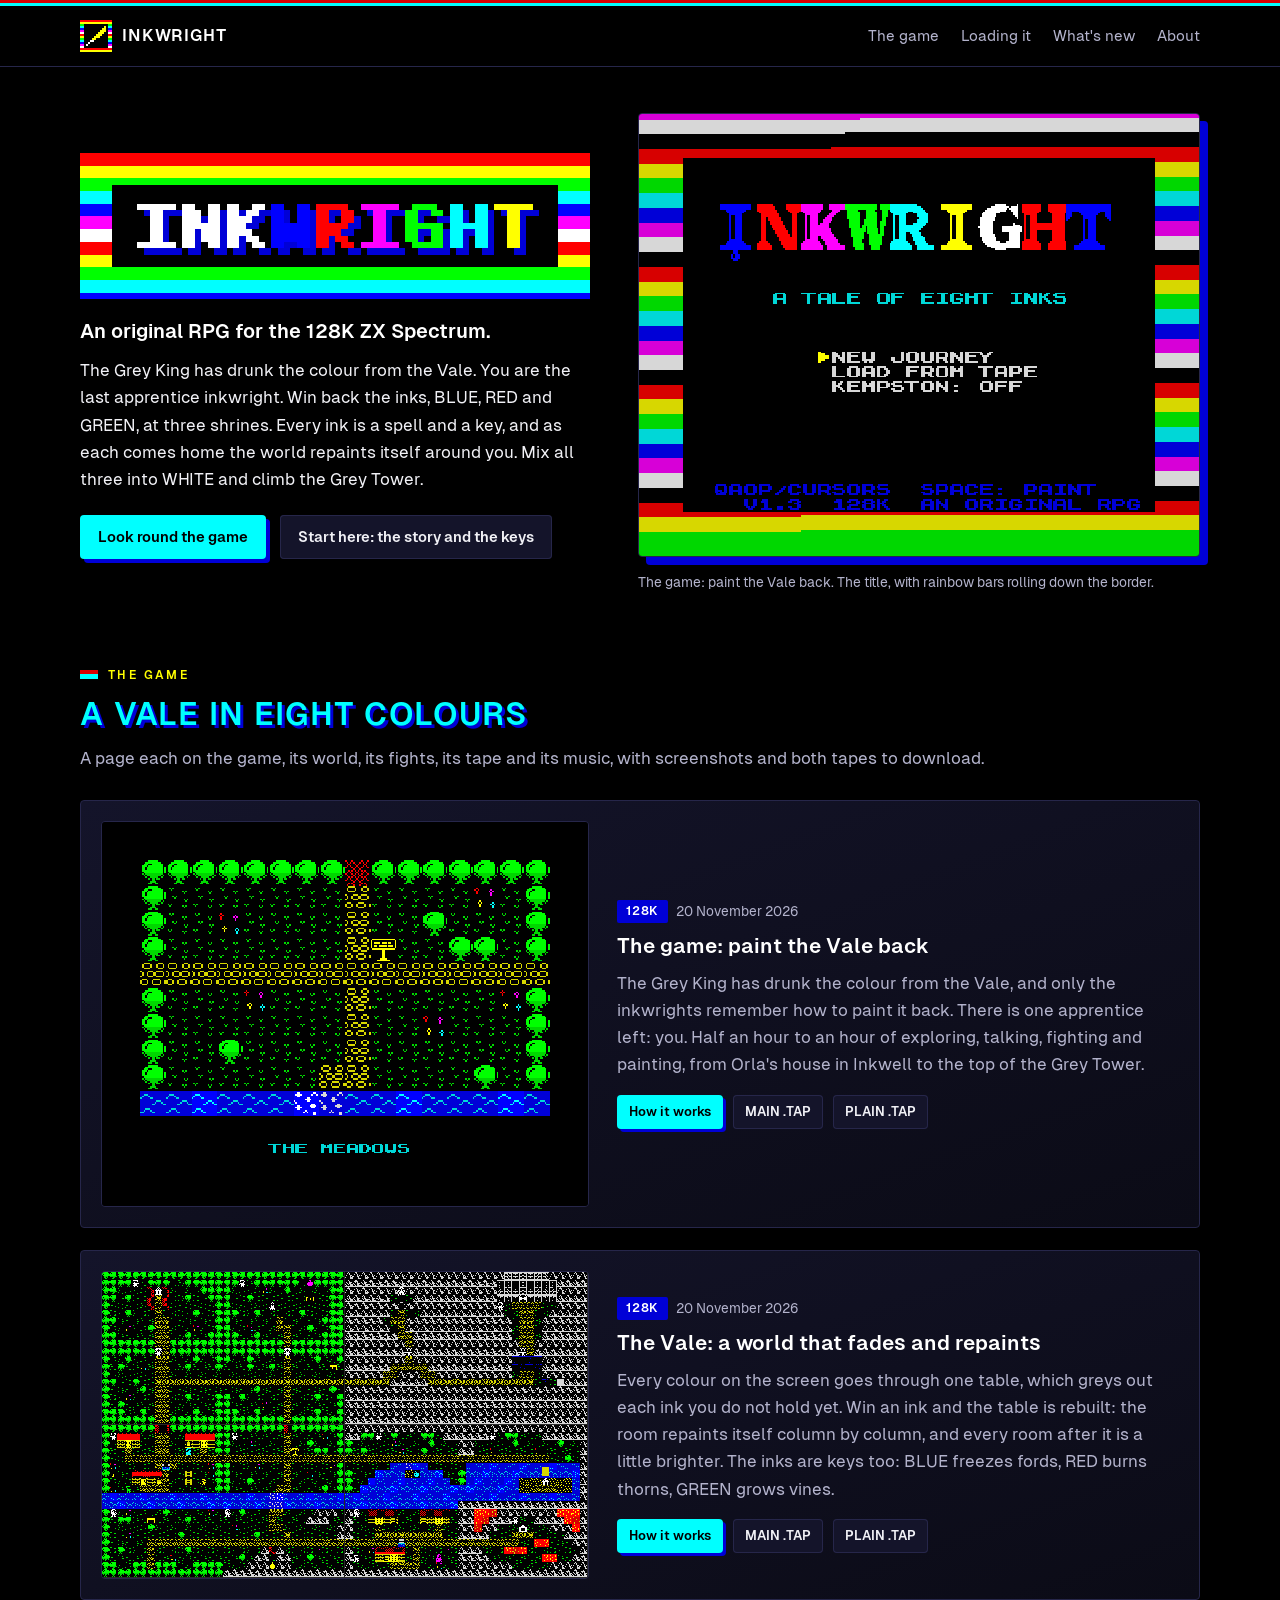
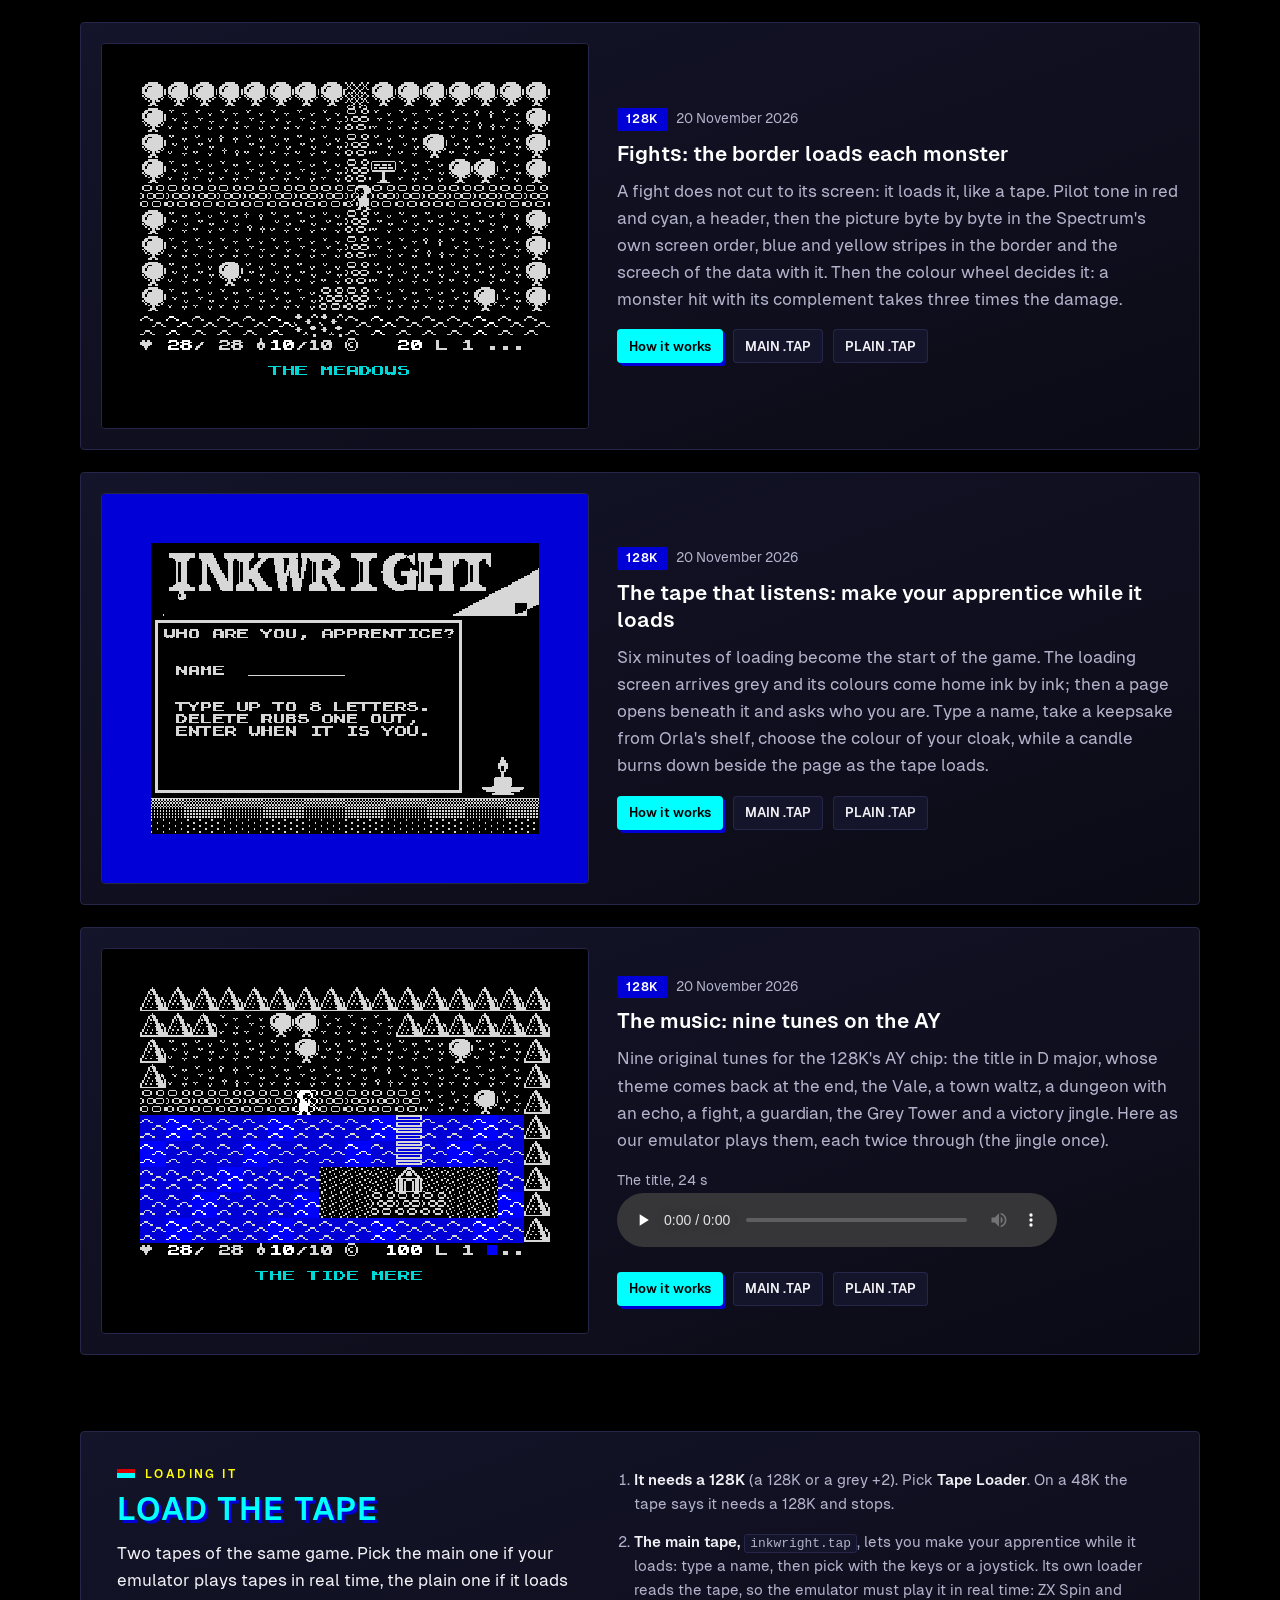
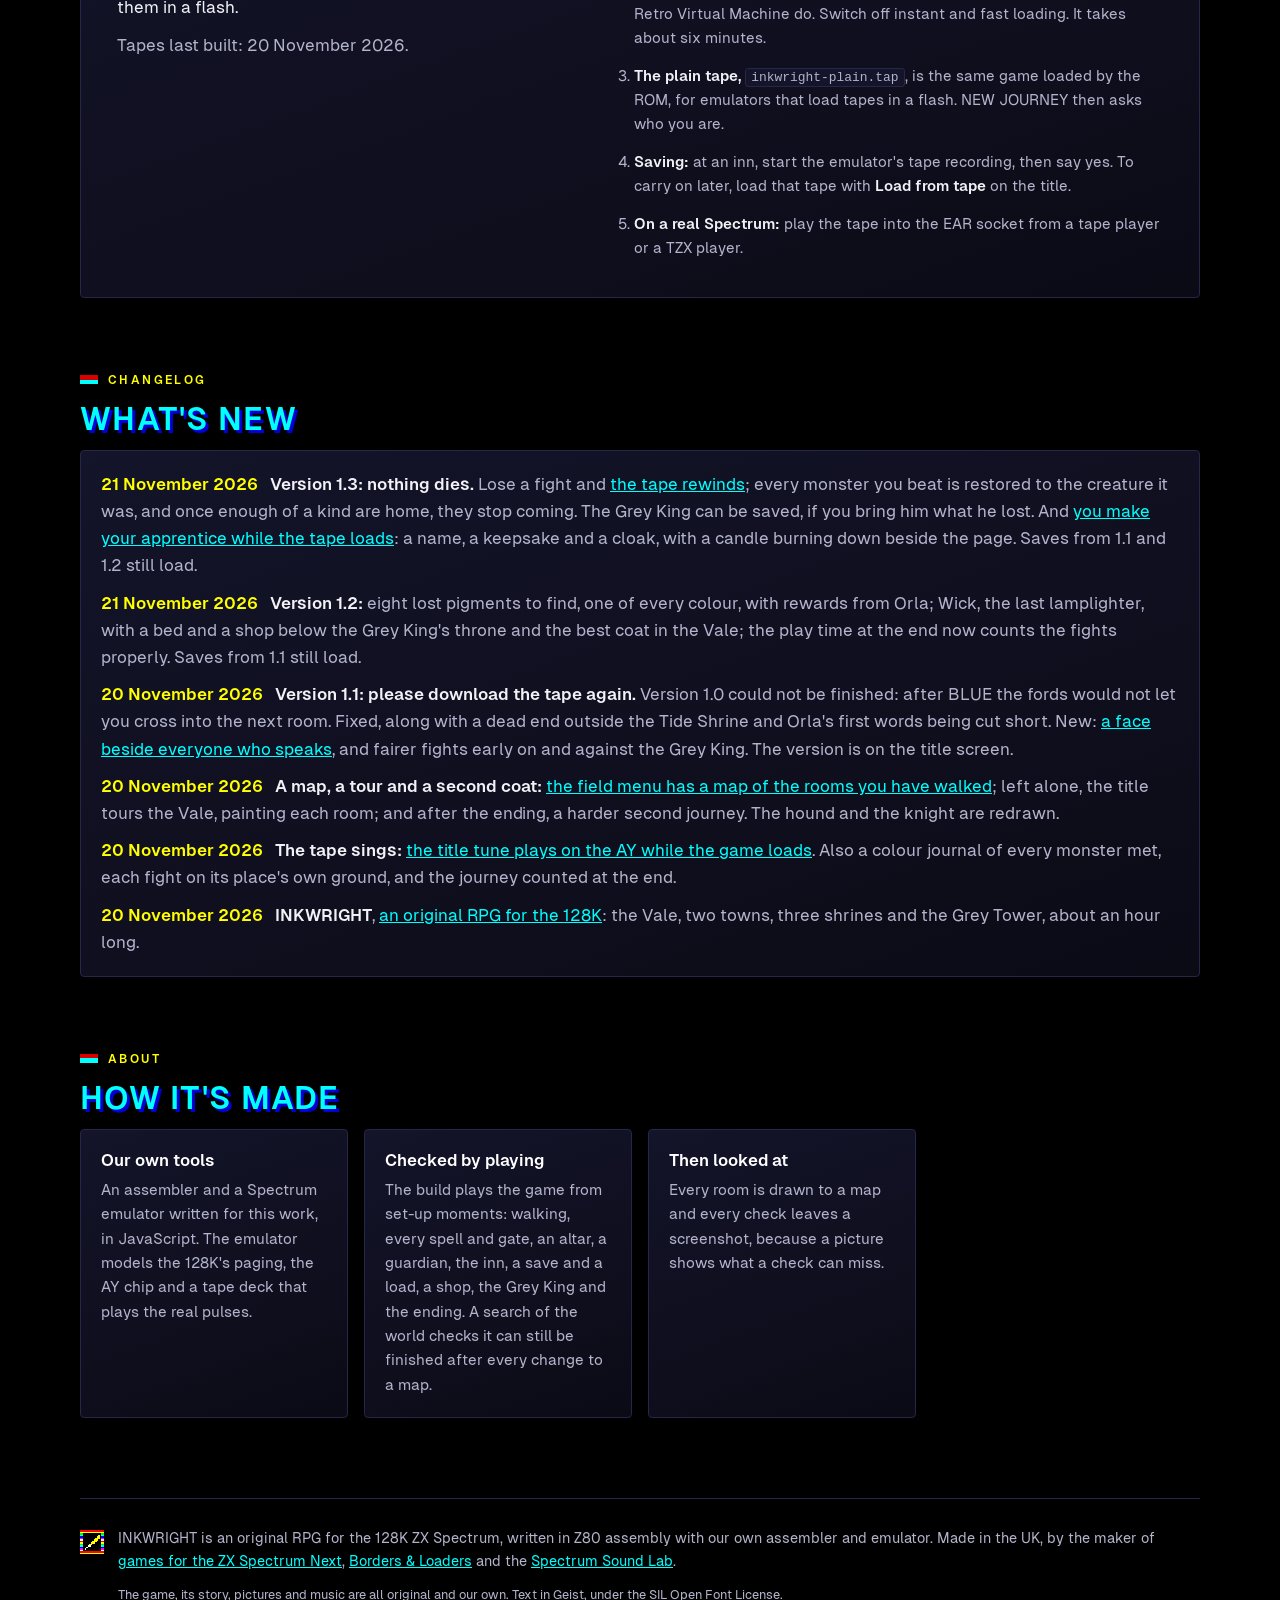
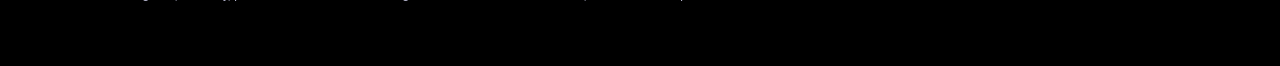
==== index.html @ 6f0ad454 "Site update" ====
<!doctype html>
<html lang="en-GB">
<head>
<meta charset="utf-8">
<meta name="viewport" content="width=device-width,initial-scale=1">
<title>INKWRIGHT: an original RPG for the 128K ZX Spectrum</title>
<meta name="description" content="INKWRIGHT, an original RPG for the 128K ZX Spectrum. The Grey King has drunk the colour from the Vale: win back the inks, which are your spells and your keys, and paint the world back, room by room.">
<meta property="og:title" content="INKWRIGHT: an original RPG for the 128K ZX Spectrum">
<meta property="og:description" content="INKWRIGHT, an original RPG for the 128K ZX Spectrum. The Grey King has drunk the colour from the Vale: win back the inks, which are your spells and your keys, and paint the world back, room by room.">
<meta property="og:type" content="website">
<meta property="og:url" content="https://mikeynma.github.io/inkwright/">
<meta property="og:image" content="https://mikeynma.github.io/inkwright/share.png">
<meta property="og:image:type" content="image/png">
<meta property="og:image:width" content="1200">
<meta property="og:image:height" content="630">
<meta property="og:image:alt" content="INKWRIGHT: the logo in the Spectrum's colours in a border of rainbow bars, beside the game's title screen">
<link rel="canonical" href="https://mikeynma.github.io/inkwright/">
<meta name="twitter:card" content="summary_large_image">
<meta name="twitter:image" content="https://mikeynma.github.io/inkwright/share.png">
<meta name="theme-color" content="#000000">
<link rel="icon" href="favicon-32.png" type="image/png">
<link rel="apple-touch-icon" href="apple-touch-icon.png">
<link rel="preload" href="fonts/geist-400.woff2" as="font" type="font/woff2" crossorigin>
<link rel="stylesheet" href="site.css">
</head>
<body>
<div class="tape" aria-hidden="true"></div>
<header class="top">
  <div class="wrap">
    <a class="brand" href="#" aria-label="INKWRIGHT, the front page"><img src="icon.png" width="32" height="32" alt=""><span>INKWRIGHT</span></a>
    <nav aria-label="Sections"><a href="#demos">The game</a><a href="#loading">Loading it</a><a href="#news">What's new</a><a href="#about">About</a></nav>
  </div>
</header>

<main>
<section class="hero wrap">
  <div class="hero-text">
    <h1><img class="logo" src="logo.png" width="400" height="115" alt="INKWRIGHT"></h1>
    <p class="lead">An original RPG for the 128K ZX Spectrum.</p>
    <p>The Grey King has drunk the colour from the Vale. You are the last apprentice inkwright. Win back the inks, BLUE, RED and GREEN, at three shrines. Every ink is a spell and a key, and as each comes home the world repaints itself around you. Mix all three into WHITE and climb the Grey Tower.</p>
    <div class="actions">
      <a class="btn" href="#demos">Look round the game</a>
      <a class="btn btn-ghost" href="demos/the-game/">Start here: the story and the keys</a>
    </div>
  </div>
  <figure class="hero-shot">
    <a class="shot" href="shots/the-game/title.png" data-caption="The title, with rainbow bars rolling down the border."><img src="shots/the-game/title.png" width="608" height="480" alt="The INKWRIGHT title screen: the name in many colours, A TALE OF EIGHT INKS, a menu, and rainbow bars in the border"></a>
    <figcaption>The game: paint the Vale back. The title, with rainbow bars rolling down the border.</figcaption>
  </figure>
</section>

<section id="demos" class="wrap">
  <p class="eyebrow">The game</p>
  <h2>A Vale in eight colours</h2>
  <p class="sub">A page each on the game, its world, its fights, its tape and its music, with screenshots and both tapes to download.</p>
  <div class="demos">
    <article class="demo card">
      <div class="demo-media"><a class="shot" href="shots/the-game/tour.png" data-caption="Leave the title alone and it tours the Vale: each room grey, then painted in every ink."><img src="shots/the-game/tour.png" width="608" height="480" loading="lazy" alt="The Meadows in full colour: green trees and grass, a yellow path, a blue river"></a></div>
      <div class="demo-text">
        <p class="badges"><span class="badge m128K">128K</span><span class="date">20 November 2026</span></p>
        <h3><a href="demos/the-game/">The game: paint the Vale back</a></h3>
        <p>The Grey King has drunk the colour from the Vale, and only the inkwrights remember how to paint it back. There is one apprentice left: you. Half an hour to an hour of exploring, talking, fighting and painting, from Orla's house in Inkwell to the top of the Grey Tower.</p>
        <p class="links"><a class="btn btn-small" href="demos/the-game/">How it works</a><a class="btn btn-small btn-ghost" href="files/inkwright.tap" download>main .tap</a><a class="btn btn-small btn-ghost" href="files/inkwright-plain.tap" download>plain .tap</a></p>
      </div>
    </article>
    <article class="demo card">
      <div class="demo-media"><a class="shot" href="shots/the-vale/map.png" data-caption="The Vale, every room of it in full colour: the Thornwood in the north-west, the Grey Peaks, Inkwell and the Meadows by the river, the Mere and its shrine, Emberford and the lava fields."><img src="shots/the-vale/map.png" width="1032" height="648" loading="lazy" alt="A map made of sixteen screens: forests, mountains, a river across the middle, a lake, villages with red roofs, lava in the south-east"></a></div>
      <div class="demo-text">
        <p class="badges"><span class="badge m128K">128K</span><span class="date">20 November 2026</span></p>
        <h3><a href="demos/the-vale/">The Vale: a world that fades and repaints</a></h3>
        <p>Every colour on the screen goes through one table, which greys out each ink you do not hold yet. Win an ink and the table is rebuilt: the room repaints itself column by column, and every room after it is a little brighter. The inks are keys too: BLUE freezes fords, RED burns thorns, GREEN grows vines.</p>
        <p class="links"><a class="btn btn-small" href="demos/the-vale/">How it works</a><a class="btn btn-small btn-ghost" href="files/inkwright.tap" download>main .tap</a><a class="btn btn-small btn-ghost" href="files/inkwright-plain.tap" download>plain .tap</a></p>
      </div>
    </article>
    <article class="demo card">
      <div class="demo-media"><a class="shot" href="shots/fights/pilot.png" data-caption="A monster is coming: the pilot tone in the border."><img src="shots/fights/pilot.png" width="608" height="480" loading="lazy" alt="The Meadows with red and cyan bands in the border, as a tape's pilot tone"></a></div>
      <div class="demo-text">
        <p class="badges"><span class="badge m128K">128K</span><span class="date">20 November 2026</span></p>
        <h3><a href="demos/fights/">Fights: the border loads each monster</a></h3>
        <p>A fight does not cut to its screen: it loads it, like a tape. Pilot tone in red and cyan, a header, then the picture byte by byte in the Spectrum's own screen order, blue and yellow stripes in the border and the screech of the data with it. Then the colour wheel decides it: a monster hit with its complement takes three times the damage.</p>
        <p class="links"><a class="btn btn-small" href="demos/fights/">How it works</a><a class="btn btn-small btn-ghost" href="files/inkwright.tap" download>main .tap</a><a class="btn btn-small btn-ghost" href="files/inkwright-plain.tap" download>plain .tap</a></p>
      </div>
    </article>
    <article class="demo card">
      <div class="demo-media"><a class="shot" href="shots/the-tape/grey.png" data-caption="The loading screen arrives grey, and a page opens: who are you, apprentice?"><img src="shots/the-tape/grey.png" width="640" height="512" loading="lazy" alt="A grey loading screen: the INKWRIGHT logo, a page asking WHO ARE YOU, APPRENTICE? with a line for a name, a short candle on the right"></a></div>
      <div class="demo-text">
        <p class="badges"><span class="badge m128K">128K</span><span class="date">20 November 2026</span></p>
        <h3><a href="demos/the-tape/">The tape that listens: make your apprentice while it loads</a></h3>
        <p>Six minutes of loading become the start of the game. The loading screen arrives grey and its colours come home ink by ink; then a page opens beneath it and asks who you are. Type a name, take a keepsake from Orla's shelf, choose the colour of your cloak, while a candle burns down beside the page as the tape loads.</p>
        <p class="links"><a class="btn btn-small" href="demos/the-tape/">How it works</a><a class="btn btn-small btn-ghost" href="files/inkwright.tap" download>main .tap</a><a class="btn btn-small btn-ghost" href="files/inkwright-plain.tap" download>plain .tap</a></p>
      </div>
    </article>
    <article class="demo card">
      <div class="demo-media"><a class="shot" href="shots/the-music/vale.png" data-caption="Out in the Vale: its own tune."><img src="shots/the-music/vale.png" width="608" height="480" loading="lazy" alt="A blue lake with a wooden pier and a small shrine on an island, mountains above"></a></div>
      <div class="demo-text">
        <p class="badges"><span class="badge m128K">128K</span><span class="date">20 November 2026</span></p>
        <h3><a href="demos/the-music/">The music: nine tunes on the AY</a></h3>
        <p>Nine original tunes for the 128K's AY chip: the title in D major, whose theme comes back at the end, the Vale, a town waltz, a dungeon with an echo, a fight, a guardian, the Grey Tower and a victory jingle. Here as our emulator plays them, each twice through (the jingle once).</p>
        <p class="listen"><small>The title, 24 s</small><br><audio controls preload="none" style="width:100%;max-width:440px" src="audio/title.mp3"></audio></p>
        <p class="links"><a class="btn btn-small" href="demos/the-music/">How it works</a><a class="btn btn-small btn-ghost" href="files/inkwright.tap" download>main .tap</a><a class="btn btn-small btn-ghost" href="files/inkwright-plain.tap" download>plain .tap</a></p>
      </div>
    </article>
  </div>
</section>

<section id="loading" class="wrap">
  <div class="card download">
    <div>
      <p class="eyebrow">Loading it</p>
      <h2>Load the tape</h2>
      <p>Two tapes of the same game. Pick the main one if your emulator plays tapes in real time, the plain one if it loads them in a flash.</p>
      <p class="meta">Tapes last built: 20 November 2026.</p>
    </div>
    <ol class="steps">
      <li><b>It needs a 128K</b> (a 128K or a grey +2). Pick <b>Tape Loader</b>. On a 48K the tape says it needs a 128K and stops.</li>
      <li><b>The main tape,</b> <code>inkwright.tap</code>, lets you make your apprentice while it loads: type a name, then pick with the keys or a joystick. Its own loader reads the tape, so the emulator must play it in real time: ZX Spin and Retro Virtual Machine do. Switch off instant and fast loading. It takes about six minutes.</li>
      <li><b>The plain tape,</b> <code>inkwright-plain.tap</code>, is the same game loaded by the ROM, for emulators that load tapes in a flash. NEW JOURNEY then asks who you are.</li>
      <li><b>Saving:</b> at an inn, start the emulator's tape recording, then say yes. To carry on later, load that tape with <b>Load from tape</b> on the title.</li>
      <li><b>On a real Spectrum:</b> play the tape into the EAR socket from a tape player or a TZX player.</li>
    </ol>
  </div>
</section>

<section id="news" class="wrap">
  <p class="eyebrow">Changelog</p>
  <h2>What's new</h2>
  <div class="log card">
    <ul>
      <li><time datetime="2026-11-21">21 November 2026</time> <b>Version 1.3: nothing dies.</b> Lose a fight and <a href="demos/fights/">the tape rewinds</a>; every monster you beat is restored to the creature it was, and once enough of a kind are home, they stop coming. The Grey King can be saved, if you bring him what he lost. And <a href="demos/the-tape/">you make your apprentice while the tape loads</a>: a name, a keepsake and a cloak, with a candle burning down beside the page. Saves from 1.1 and 1.2 still load.</li>
      <li><time datetime="2026-11-21">21 November 2026</time> <b>Version 1.2:</b> eight lost pigments to find, one of every colour, with rewards from Orla; Wick, the last lamplighter, with a bed and a shop below the Grey King's throne and the best coat in the Vale; the play time at the end now counts the fights properly. Saves from 1.1 still load.</li>
      <li><time datetime="2026-11-20">20 November 2026</time> <b>Version 1.1: please download the tape again.</b> Version 1.0 could not be finished: after BLUE the fords would not let you cross into the next room. Fixed, along with a dead end outside the Tide Shrine and Orla's first words being cut short. New: <a href="demos/the-game/">a face beside everyone who speaks</a>, and fairer fights early on and against the Grey King. The version is on the title screen.</li>
      <li><time datetime="2026-11-20">20 November 2026</time> <b>A map, a tour and a second coat:</b> <a href="demos/the-game/">the field menu has a map of the rooms you have walked</a>; left alone, the title tours the Vale, painting each room; and after the ending, a harder second journey. The hound and the knight are redrawn.</li>
      <li><time datetime="2026-11-20">20 November 2026</time> <b>The tape sings:</b> <a href="demos/the-tape/">the title tune plays on the AY while the game loads</a>. Also a colour journal of every monster met, each fight on its place's own ground, and the journey counted at the end.</li>
      <li><time datetime="2026-11-20">20 November 2026</time> <b>INKWRIGHT</b>, <a href="demos/the-game/">an original RPG for the 128K</a>: the Vale, two towns, three shrines and the Grey Tower, about an hour long.</li>
    </ul>
  </div>
</section>

<section id="about" class="wrap">
  <p class="eyebrow">About</p>
  <h2>How it's made</h2>
  <div class="grid cards">
    <article class="card"><h3>Our own tools</h3><p>An assembler and a Spectrum emulator written for this work, in JavaScript. The emulator models the 128K's paging, the AY chip and a tape deck that plays the real pulses.</p></article>
    <article class="card"><h3>Checked by playing</h3><p>The build plays the game from set-up moments: walking, every spell and gate, an altar, a guardian, the inn, a save and a load, a shop, the Grey King and the ending. A search of the world checks it can still be finished after every change to a map.</p></article>
    <article class="card"><h3>Then looked at</h3><p>Every room is drawn to a map and every check leaves a screenshot, because a picture shows what a check can miss.</p></article>
  </div>
</section>
</main>

<footer class="wrap foot">
  <img src="icon.png" width="24" height="24" alt="">
  <div>
    <p>INKWRIGHT is an original RPG for the 128K ZX Spectrum, written in Z80 assembly with our own assembler and emulator. Made in the UK, by the maker of <a href="https://mikeynma.github.io/">games for the ZX Spectrum Next</a>, <a href="https://mikeynma.github.io/borders-and-loaders/">Borders &amp; Loaders</a> and the <a href="https://mikeynma.github.io/spectrum-sound-lab/">Spectrum Sound Lab</a>.</p>
    <p class="small">The game, its story, pictures and music are all original and our own. Text in Geist, under the SIL Open Font License.</p>
  </div>
</footer>
<dialog class="lightbox" aria-label="Screenshot">
  <figure><img alt=""><figcaption></figcaption></figure>
  <button class="lb-btn lb-prev" type="button" aria-label="Previous picture">&lsaquo;</button>
  <button class="lb-btn lb-next" type="button" aria-label="Next picture">&rsaquo;</button>
  <button class="lb-btn lb-close" type="button" autofocus aria-label="Close">&times;</button>
</dialog>
<script src="site.js"></script>
</body>
</html>
---- site.css ----
/* Borders & Loaders - written by hand (sitegen/make.js writes the pages, not this). */
@font-face { font-family: Geist; src: url(fonts/geist-400.woff2) format("woff2"); font-weight: 400; font-display: swap; }
@font-face { font-family: Geist; src: url(fonts/geist-600.woff2) format("woff2"); font-weight: 600 900; font-display: swap; }

/* the Spectrum: black paper, its bright colours, a hard blue shadow */
:root {
  color-scheme: dark;
  --bg: #000;
  --card: #0b0b16;
  --card-hi: #14142a;
  --border: #26264a;
  --fg: #f1f1f6;
  --muted: #b3b3cc;
  --heading: #fff;
  --cyan: #00ffff;
  --yellow: #ffff00;
  --red: #ff2020;
  --blue: #0000d7;
  --radius: 4px;
}
* { box-sizing: border-box; }
html { scroll-behavior: smooth; scroll-padding-top: 76px; }
body { margin: 0; color: var(--fg); background: var(--bg); font: 17px/1.6 Geist, system-ui, sans-serif; -webkit-font-smoothing: antialiased; }
a { color: var(--cyan); }
img, video { max-width: 100%; height: auto; }
.wrap { width: min(1120px, 100% - 32px); margin-inline: auto; }
h1, h2, h3 { line-height: 1.2; margin: 0; }
h2 { font: 900 clamp(1.4rem, 3vw, 2rem)/1.2 Geist, system-ui, sans-serif; text-transform: uppercase; letter-spacing: 0.04em; color: var(--cyan); margin-bottom: 12px; text-shadow: 3px 3px 0 var(--blue); }
h3 { font: 700 1.05rem/1.3 Geist, system-ui, sans-serif; color: var(--heading); margin-bottom: 6px; }
p { margin: 0 0 12px; }
code { font: 0.86em ui-monospace, monospace; background: var(--card-hi); border: 1px solid var(--border); border-radius: 3px; padding: 1px 5px; }
:focus-visible { outline: 2px solid var(--yellow); outline-offset: 2px; }

/* loading stripes, rolling, along the very top */
.tape { position: fixed; inset: 0 0 auto; height: 6px; z-index: 20;
  background: repeating-linear-gradient(180deg, #d70000 0 3px, #00ffff 3px 6px); background-size: 100% 6px; animation: roll 0.35s steps(3) infinite; }
@keyframes roll { to { background-position: 0 6px; } }
@media (prefers-reduced-motion: reduce) { .tape { animation: none; } html { scroll-behavior: auto; } }

/* the bar along the top */
.top { position: sticky; top: 6px; z-index: 10; background: rgb(0 0 0 / 0.88); backdrop-filter: blur(8px); border-bottom: 1px solid var(--border); }
.top .wrap { display: flex; align-items: center; gap: 24px; height: 60px; }
.brand { display: flex; align-items: center; gap: 10px; font: 900 1.05rem/1 Geist, system-ui, sans-serif; text-transform: uppercase; letter-spacing: 0.05em; color: var(--heading); text-decoration: none; white-space: nowrap; }
.brand img { image-rendering: pixelated; }
.top nav { display: flex; gap: 22px; margin-left: auto; }
.top nav a { color: var(--muted); text-decoration: none; font-size: 0.95rem; }
.top nav a:hover { color: var(--fg); }

/* buttons and badges: flat colour, a hard shadow, like a Spectrum menu */
.btn { display: inline-flex; align-items: center; gap: 8px; min-height: 44px; padding: 10px 18px; line-height: 1.25; border-radius: var(--radius); background: var(--cyan); color: #000; font: 700 0.92rem/1 Geist, system-ui, sans-serif; text-decoration: none; border: 0; box-shadow: 4px 4px 0 var(--blue); transition: transform 0.1s, box-shadow 0.1s; }
.btn:hover { transform: translate(-1px, -1px); box-shadow: 5px 5px 0 var(--blue); }
.btn:active { transform: translate(3px, 3px); box-shadow: 1px 1px 0 var(--blue); }
.btn small { font-weight: 400; opacity: 0.7; }
.btn-ghost { background: var(--card-hi); color: var(--fg); box-shadow: inset 0 0 0 1px var(--border), 4px 4px 0 #000; }
.btn-ghost:hover { box-shadow: inset 0 0 0 1px var(--muted), 5px 5px 0 #000; }
.btn-small { min-height: 34px; padding: 6px 12px; font-size: 0.82rem; box-shadow: 3px 3px 0 var(--blue); }
.btn-small.btn-ghost { box-shadow: inset 0 0 0 1px var(--border); text-transform: uppercase; }
.badges { display: flex; flex-wrap: wrap; align-items: center; gap: 8px; margin-bottom: 10px; }
.badge { display: inline-block; padding: 2px 9px; border-radius: 2px; font: 800 0.78rem/1.5 Geist, system-ui, sans-serif; letter-spacing: 0.05em; }
.m48K { background: var(--red); color: #fff; }
.m128K { background: var(--blue); color: #fff; }
.date { color: var(--muted); font-size: 0.85rem; }

/* sections */
main { overflow-x: clip; }
main > section { padding: 76px 0 0; }
.eyebrow { display: flex; align-items: center; gap: 10px; font: 800 0.75rem/1 Geist, system-ui, sans-serif; text-transform: uppercase; letter-spacing: 0.2em; color: var(--yellow); margin-bottom: 14px; }
.eyebrow::before { content: ""; width: 18px; height: 9px; background: linear-gradient(#d70000 0 50%, #00ffff 50%); }
.sub, .meta { color: var(--muted); }
.sub { margin-bottom: 28px; }

/* grid items may shrink below their content (a long button, a wide picture) */
.hero > *, .demo > *, .tech > *, .download > * { min-width: 0; }

/* the top of a page */
.hero { display: grid; grid-template-columns: 1fr 1.1fr; gap: 48px; align-items: center; padding-top: 52px; }
.hero h1 { margin: 6px 0 18px; }
.hero h1.title { font: 900 clamp(1.8rem, 4vw, 2.7rem)/1.15 Geist, system-ui, sans-serif; color: var(--heading); text-shadow: 3px 3px 0 var(--blue); }
.logo { display: block; width: min(560px, 100%); image-rendering: pixelated; }
.lead { font: 600 1.25rem/1.4 Geist, system-ui, sans-serif; color: var(--heading); }
.actions { display: flex; flex-wrap: wrap; gap: 14px; margin-top: 22px; }
.hero-shot { margin: 0; }
.hero-shot img, .hero-shot video, .gallery img, .demo-media img, .demo-media video { display: block; width: 100%; image-rendering: pixelated; background: #000; border: 1px solid var(--border); border-radius: var(--radius); }
.hero-shot img, .hero-shot video { box-shadow: 8px 8px 0 var(--blue); }
.hero-shot figcaption { margin-top: 14px; font-size: 0.86rem; color: var(--muted); }

/* the demos on the front page */
.demos { display: grid; gap: 22px; }
.demo { display: grid; grid-template-columns: minmax(0, 1fr) minmax(0, 1.15fr); gap: 28px; align-items: center; padding: 20px; }
.demo h3 { font-size: 1.3rem; margin-bottom: 10px; }
.demo h3 a { color: var(--heading); text-decoration: none; }
.demo h3 a:hover { color: var(--cyan); }
.demo p { color: var(--muted); }
.demo .links { display: flex; flex-wrap: wrap; gap: 10px; margin: 16px 0 0; }

/* cards */
.grid { display: grid; gap: 16px; }
.cards { grid-template-columns: repeat(auto-fill, minmax(260px, 1fr)); }
.card { background: linear-gradient(160deg, var(--card-hi), var(--card)); border: 1px solid var(--border); border-radius: var(--radius); padding: 20px; }
.cards .card p { margin: 0; color: var(--muted); font-size: 0.95rem; }

/* how it works */
.tech { display: grid; grid-template-columns: minmax(0, 1fr) 320px; gap: 40px; align-items: start; }
.tech-text h2 { font-size: clamp(1.15rem, 2.2vw, 1.45rem); margin-top: 30px; }
.tech-text h2:first-child { margin-top: 0; }
.tech-text p, .tech-text li { color: #dcdcea; }
.tech-text ul { padding-left: 20px; }
.tech-text b { color: var(--heading); }
.numbers { position: sticky; top: 90px; }
.numbers h3 { color: var(--yellow); text-transform: uppercase; letter-spacing: 0.08em; font-size: 0.85rem; margin-bottom: 12px; }
.numbers dl { margin: 0; display: grid; gap: 10px; }
.numbers dt { font-size: 0.78rem; text-transform: uppercase; letter-spacing: 0.06em; color: var(--muted); }
.numbers dd { margin: 0; font-weight: 600; }

/* screens */
.gallery { display: grid; grid-template-columns: repeat(auto-fill, minmax(420px, 1fr)); gap: 18px; align-items: start; }
@media (max-width: 480px) { .gallery { grid-template-columns: 1fr; } }
.gallery a { display: block; }
.gallery a.wide { grid-column: 1 / -1; }

/* loading and downloads */
.download { display: grid; grid-template-columns: 1fr 1.2fr; gap: 40px; padding: 36px; }
.download p { margin: 0 0 10px; }
.steps { margin: 0; padding-left: 20px; color: var(--muted); font-size: 0.94rem; display: grid; gap: 14px; align-content: center; }
.steps b { color: var(--fg); }

/* the changelog */
.log ul { margin: 0; padding: 0; list-style: none; display: grid; gap: 10px; color: var(--muted); }
.log time { color: var(--yellow); font-weight: 700; margin-right: 8px; white-space: nowrap; }
.log b { color: var(--fg); }

/* other demos */
.pager { display: flex; justify-content: space-between; gap: 20px; margin-top: 60px; }
.pager a { color: var(--muted); text-decoration: none; }
.pager a:hover { color: var(--cyan); }

/* the bottom */
.foot { display: flex; gap: 14px; align-items: flex-start; margin-top: 80px; padding: 28px 0 48px; border-top: 1px solid var(--border); color: var(--muted); font-size: 0.9rem; }
.foot img { image-rendering: pixelated; margin-top: 3px; }
.small { font-size: 0.8rem; }

/* the lightbox */
.lightbox { padding: 0; border: 0; background: transparent; max-width: 96vw; max-height: 96vh; }
.lightbox::backdrop { background: rgb(0 0 0 / 0.92); }
.lightbox figure { margin: 0; text-align: center; }
.lightbox img { max-width: 92vw; max-height: 84vh; image-rendering: pixelated; }
.lightbox figcaption { color: var(--muted); margin-top: 8px; max-width: 80ch; margin-inline: auto; }
.lb-btn { position: fixed; top: 50%; transform: translateY(-50%); width: 48px; height: 48px; border-radius: 50%; border: 1px solid var(--border); background: var(--card); color: var(--fg); font-size: 28px; cursor: pointer; }
.lb-prev { left: 16px; } .lb-next { right: 16px; }
.lb-close { top: 32px; right: 16px; transform: none; }

@media (max-width: 860px) {
  .hero, .demo, .tech, .download { grid-template-columns: 1fr; }
  .hero { gap: 28px; padding-top: 36px; }
  .top nav { display: none; }
  .numbers { position: static; }
  .download { padding: 24px; gap: 24px; }
}
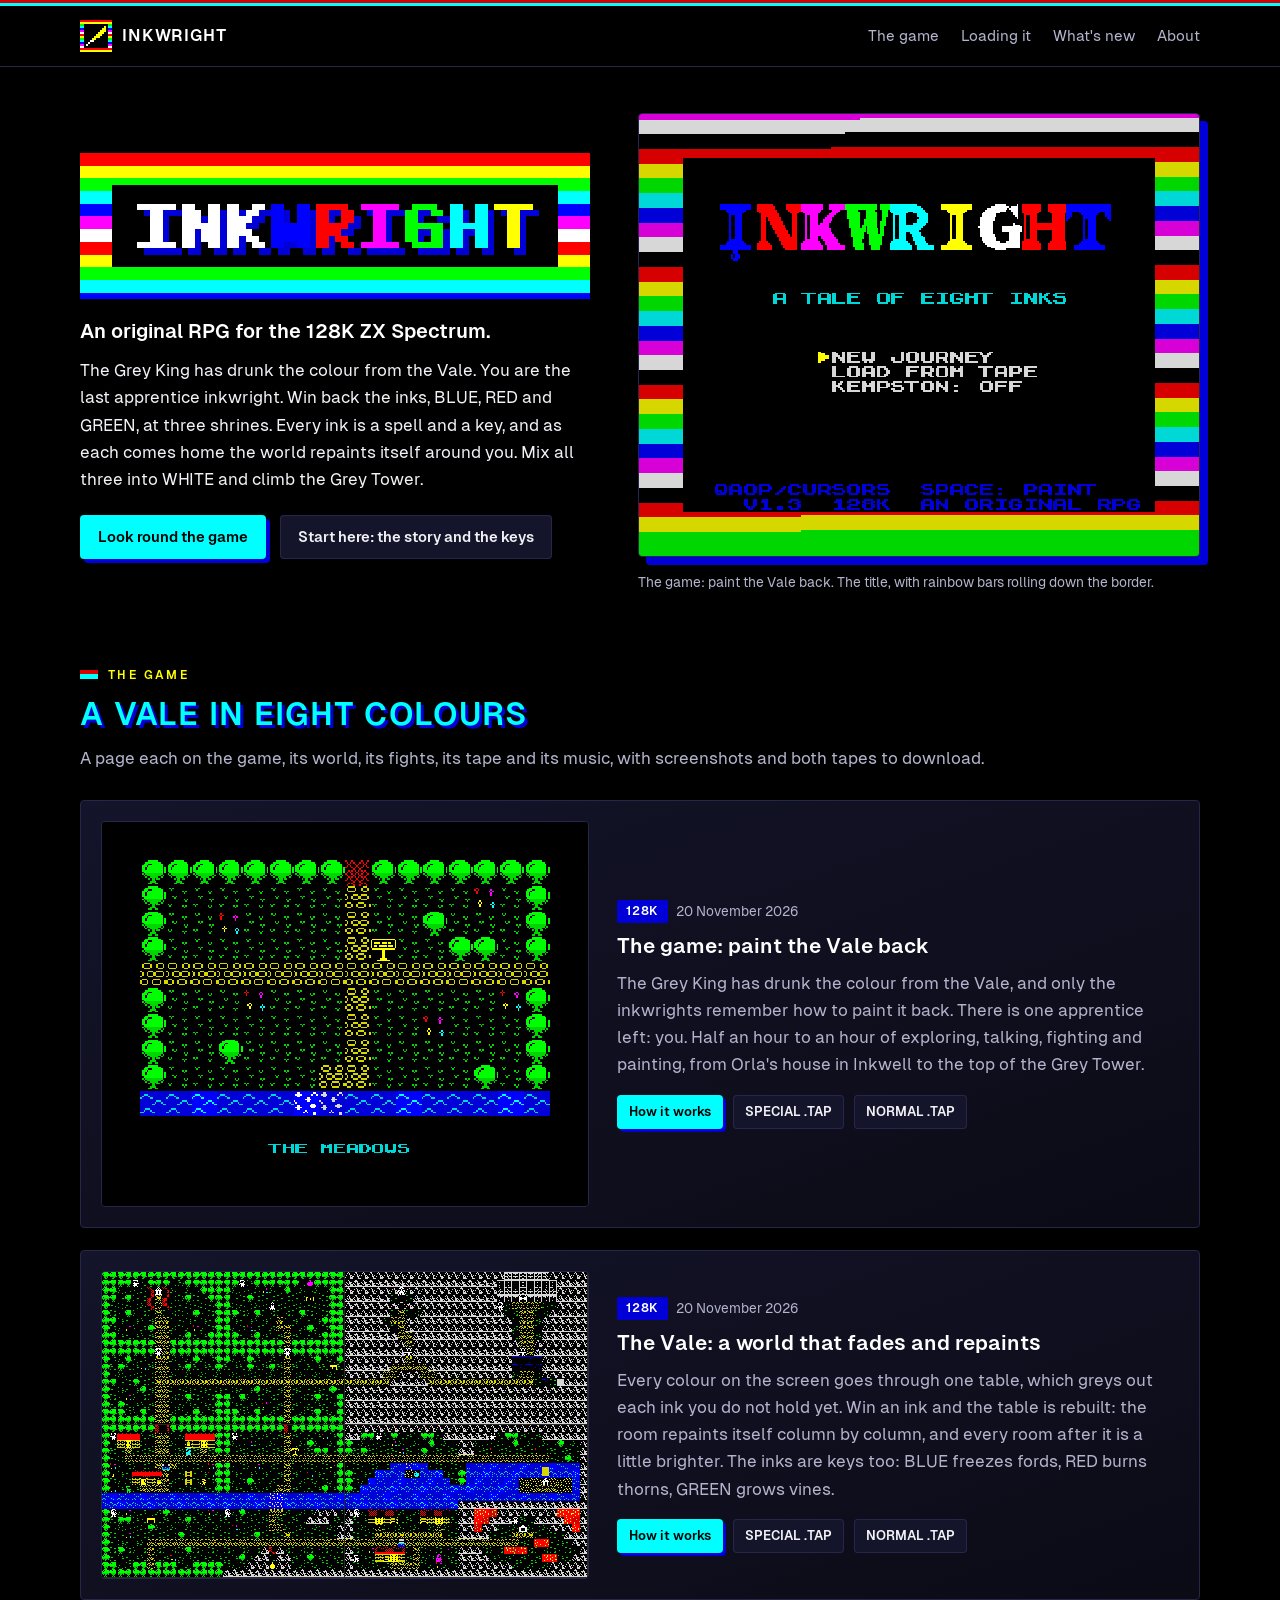
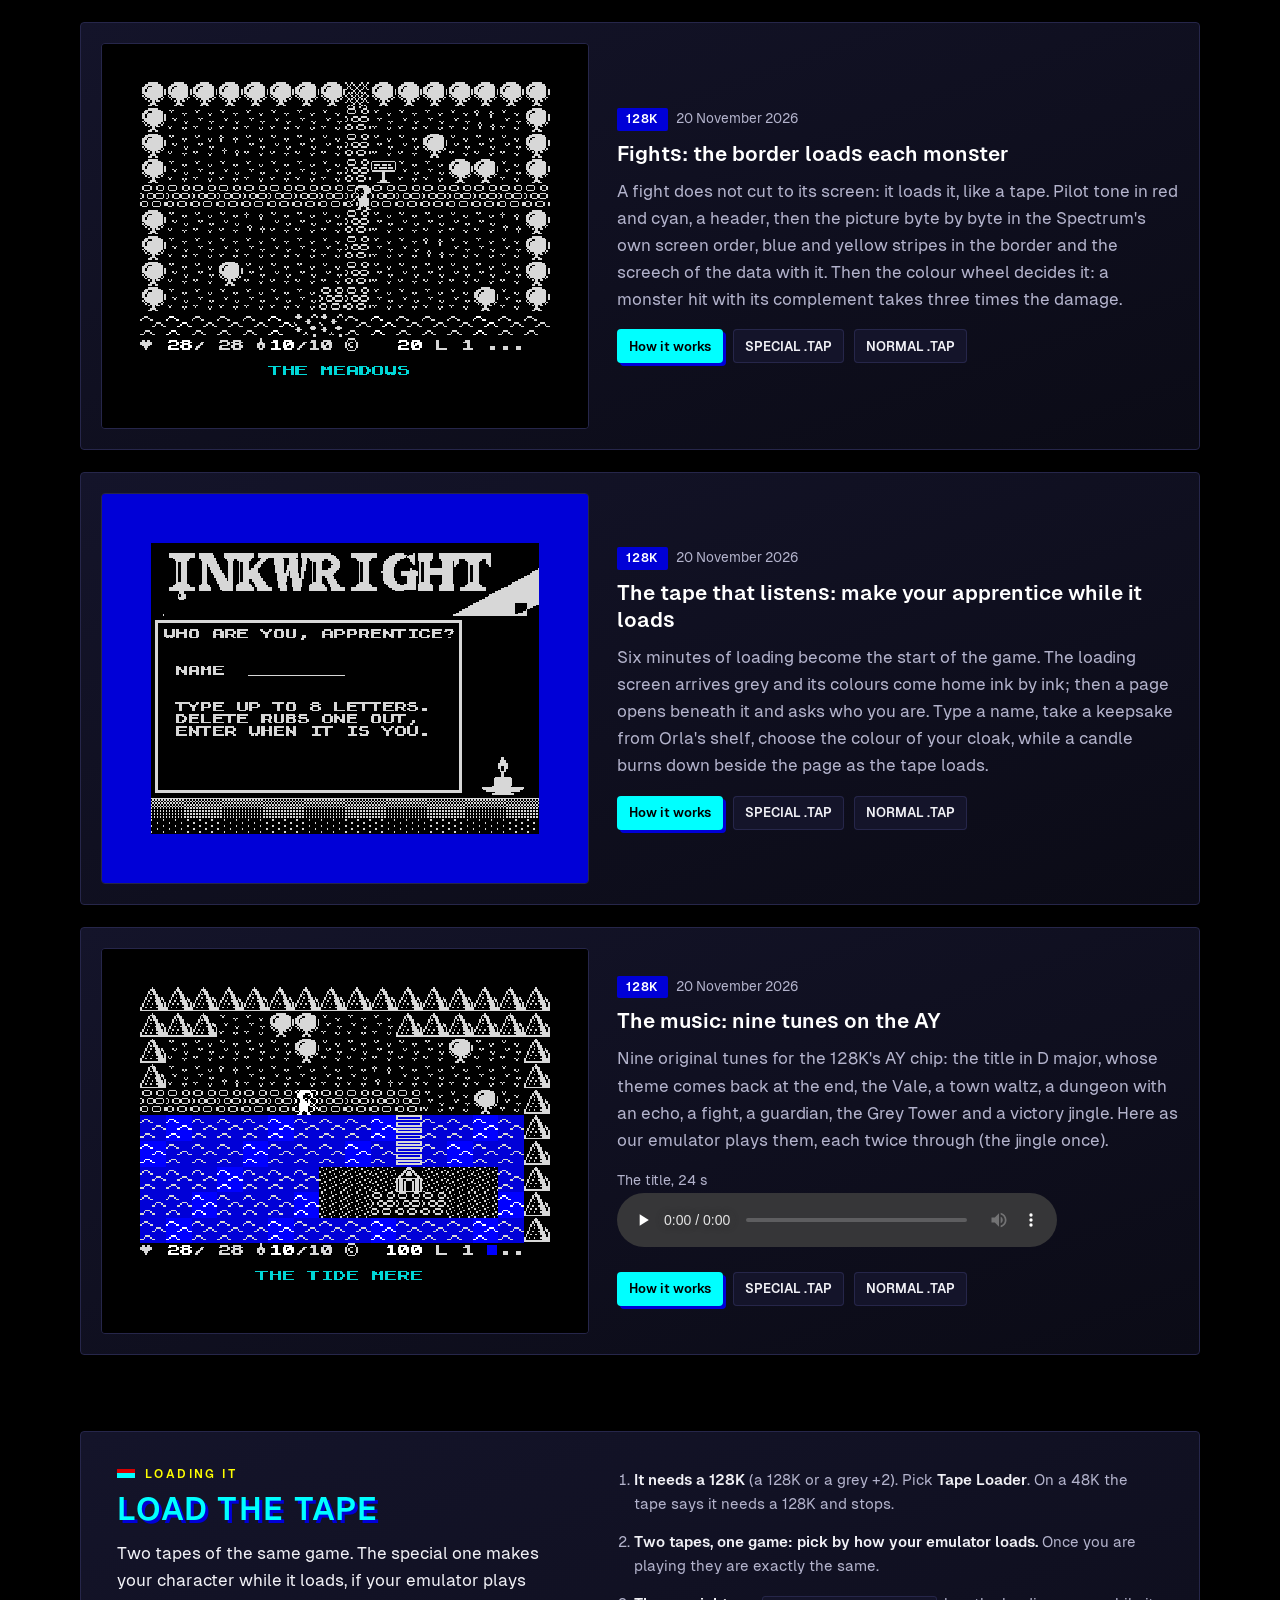
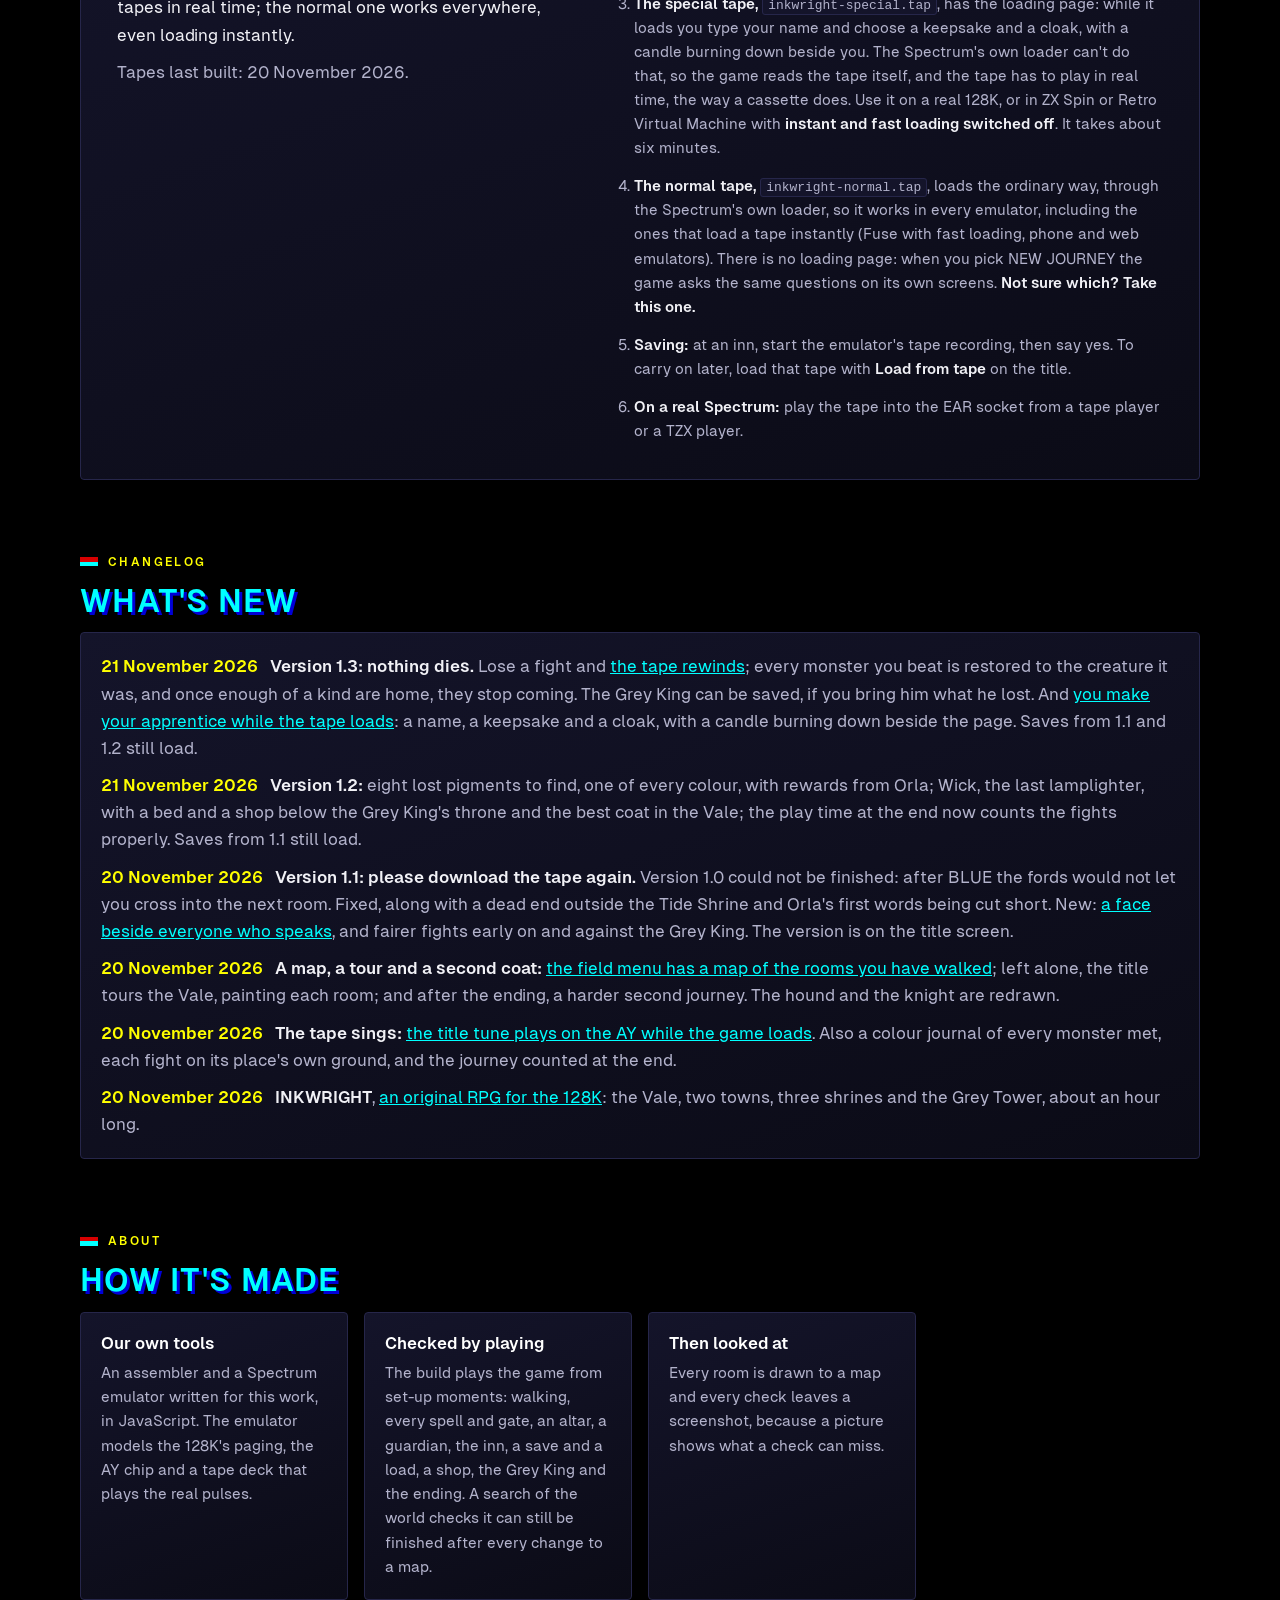
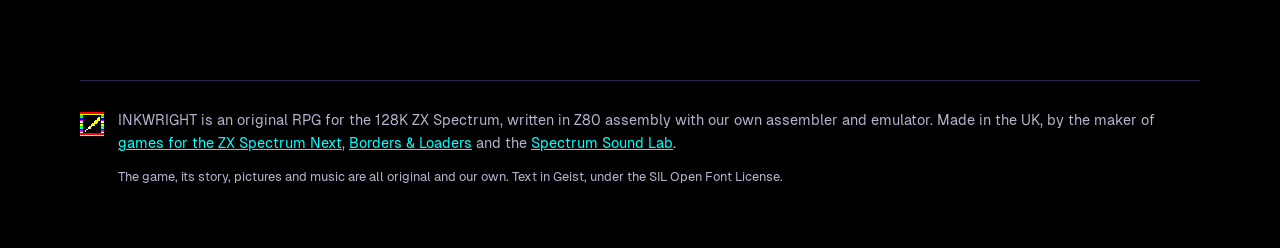
==== commit 55920f31: "Site update" ====
--- a/index.html
+++ b/index.html
@@ -60,7 +60,7 @@
         <p class="badges"><span class="badge m128K">128K</span><span class="date">20 November 2026</span></p>
         <h3><a href="demos/the-game/">The game: paint the Vale back</a></h3>
         <p>The Grey King has drunk the colour from the Vale, and only the inkwrights remember how to paint it back. There is one apprentice left: you. Half an hour to an hour of exploring, talking, fighting and painting, from Orla's house in Inkwell to the top of the Grey Tower.</p>
-        <p class="links"><a class="btn btn-small" href="demos/the-game/">How it works</a><a class="btn btn-small btn-ghost" href="files/inkwright.tap" download>main .tap</a><a class="btn btn-small btn-ghost" href="files/inkwright-plain.tap" download>plain .tap</a></p>
+        <p class="links"><a class="btn btn-small" href="demos/the-game/">How it works</a><a class="btn btn-small btn-ghost" href="files/inkwright-special.tap" download>special .tap</a><a class="btn btn-small btn-ghost" href="files/inkwright-normal.tap" download>normal .tap</a></p>
       </div>
     </article>
     <article class="demo card">
@@ -69,7 +69,7 @@
         <p class="badges"><span class="badge m128K">128K</span><span class="date">20 November 2026</span></p>
         <h3><a href="demos/the-vale/">The Vale: a world that fades and repaints</a></h3>
         <p>Every colour on the screen goes through one table, which greys out each ink you do not hold yet. Win an ink and the table is rebuilt: the room repaints itself column by column, and every room after it is a little brighter. The inks are keys too: BLUE freezes fords, RED burns thorns, GREEN grows vines.</p>
-        <p class="links"><a class="btn btn-small" href="demos/the-vale/">How it works</a><a class="btn btn-small btn-ghost" href="files/inkwright.tap" download>main .tap</a><a class="btn btn-small btn-ghost" href="files/inkwright-plain.tap" download>plain .tap</a></p>
+        <p class="links"><a class="btn btn-small" href="demos/the-vale/">How it works</a><a class="btn btn-small btn-ghost" href="files/inkwright-special.tap" download>special .tap</a><a class="btn btn-small btn-ghost" href="files/inkwright-normal.tap" download>normal .tap</a></p>
       </div>
     </article>
     <article class="demo card">
@@ -78,7 +78,7 @@
         <p class="badges"><span class="badge m128K">128K</span><span class="date">20 November 2026</span></p>
         <h3><a href="demos/fights/">Fights: the border loads each monster</a></h3>
         <p>A fight does not cut to its screen: it loads it, like a tape. Pilot tone in red and cyan, a header, then the picture byte by byte in the Spectrum's own screen order, blue and yellow stripes in the border and the screech of the data with it. Then the colour wheel decides it: a monster hit with its complement takes three times the damage.</p>
-        <p class="links"><a class="btn btn-small" href="demos/fights/">How it works</a><a class="btn btn-small btn-ghost" href="files/inkwright.tap" download>main .tap</a><a class="btn btn-small btn-ghost" href="files/inkwright-plain.tap" download>plain .tap</a></p>
+        <p class="links"><a class="btn btn-small" href="demos/fights/">How it works</a><a class="btn btn-small btn-ghost" href="files/inkwright-special.tap" download>special .tap</a><a class="btn btn-small btn-ghost" href="files/inkwright-normal.tap" download>normal .tap</a></p>
       </div>
     </article>
     <article class="demo card">
@@ -87,7 +87,7 @@
         <p class="badges"><span class="badge m128K">128K</span><span class="date">20 November 2026</span></p>
         <h3><a href="demos/the-tape/">The tape that listens: make your apprentice while it loads</a></h3>
         <p>Six minutes of loading become the start of the game. The loading screen arrives grey and its colours come home ink by ink; then a page opens beneath it and asks who you are. Type a name, take a keepsake from Orla's shelf, choose the colour of your cloak, while a candle burns down beside the page as the tape loads.</p>
-        <p class="links"><a class="btn btn-small" href="demos/the-tape/">How it works</a><a class="btn btn-small btn-ghost" href="files/inkwright.tap" download>main .tap</a><a class="btn btn-small btn-ghost" href="files/inkwright-plain.tap" download>plain .tap</a></p>
+        <p class="links"><a class="btn btn-small" href="demos/the-tape/">How it works</a><a class="btn btn-small btn-ghost" href="files/inkwright-special.tap" download>special .tap</a><a class="btn btn-small btn-ghost" href="files/inkwright-normal.tap" download>normal .tap</a></p>
       </div>
     </article>
     <article class="demo card">
@@ -97,7 +97,7 @@
         <h3><a href="demos/the-music/">The music: nine tunes on the AY</a></h3>
         <p>Nine original tunes for the 128K's AY chip: the title in D major, whose theme comes back at the end, the Vale, a town waltz, a dungeon with an echo, a fight, a guardian, the Grey Tower and a victory jingle. Here as our emulator plays them, each twice through (the jingle once).</p>
         <p class="listen"><small>The title, 24 s</small><br><audio controls preload="none" style="width:100%;max-width:440px" src="audio/title.mp3"></audio></p>
-        <p class="links"><a class="btn btn-small" href="demos/the-music/">How it works</a><a class="btn btn-small btn-ghost" href="files/inkwright.tap" download>main .tap</a><a class="btn btn-small btn-ghost" href="files/inkwright-plain.tap" download>plain .tap</a></p>
+        <p class="links"><a class="btn btn-small" href="demos/the-music/">How it works</a><a class="btn btn-small btn-ghost" href="files/inkwright-special.tap" download>special .tap</a><a class="btn btn-small btn-ghost" href="files/inkwright-normal.tap" download>normal .tap</a></p>
       </div>
     </article>
   </div>
@@ -108,13 +108,14 @@
     <div>
       <p class="eyebrow">Loading it</p>
       <h2>Load the tape</h2>
-      <p>Two tapes of the same game. Pick the main one if your emulator plays tapes in real time, the plain one if it loads them in a flash.</p>
+      <p>Two tapes of the same game. The special one makes your character while it loads, if your emulator plays tapes in real time; the normal one works everywhere, even loading instantly.</p>
       <p class="meta">Tapes last built: 20 November 2026.</p>
     </div>
     <ol class="steps">
       <li><b>It needs a 128K</b> (a 128K or a grey +2). Pick <b>Tape Loader</b>. On a 48K the tape says it needs a 128K and stops.</li>
-      <li><b>The main tape,</b> <code>inkwright.tap</code>, lets you make your apprentice while it loads: type a name, then pick with the keys or a joystick. Its own loader reads the tape, so the emulator must play it in real time: ZX Spin and Retro Virtual Machine do. Switch off instant and fast loading. It takes about six minutes.</li>
-      <li><b>The plain tape,</b> <code>inkwright-plain.tap</code>, is the same game loaded by the ROM, for emulators that load tapes in a flash. NEW JOURNEY then asks who you are.</li>
+      <li><b>Two tapes, one game: pick by how your emulator loads.</b> Once you are playing they are exactly the same.</li>
+      <li><b>The special tape,</b> <code>inkwright-special.tap</code>, has the loading page: while it loads you type your name and choose a keepsake and a cloak, with a candle burning down beside you. The Spectrum's own loader can't do that, so the game reads the tape itself, and the tape has to play in real time, the way a cassette does. Use it on a real 128K, or in ZX Spin or Retro Virtual Machine with <b>instant and fast loading switched off</b>. It takes about six minutes.</li>
+      <li><b>The normal tape,</b> <code>inkwright-normal.tap</code>, loads the ordinary way, through the Spectrum's own loader, so it works in every emulator, including the ones that load a tape instantly (Fuse with fast loading, phone and web emulators). There is no loading page: when you pick NEW JOURNEY the game asks the same questions on its own screens. <b>Not sure which? Take this one.</b></li>
       <li><b>Saving:</b> at an inn, start the emulator's tape recording, then say yes. To carry on later, load that tape with <b>Load from tape</b> on the title.</li>
       <li><b>On a real Spectrum:</b> play the tape into the EAR socket from a tape player or a TZX player.</li>
     </ol>
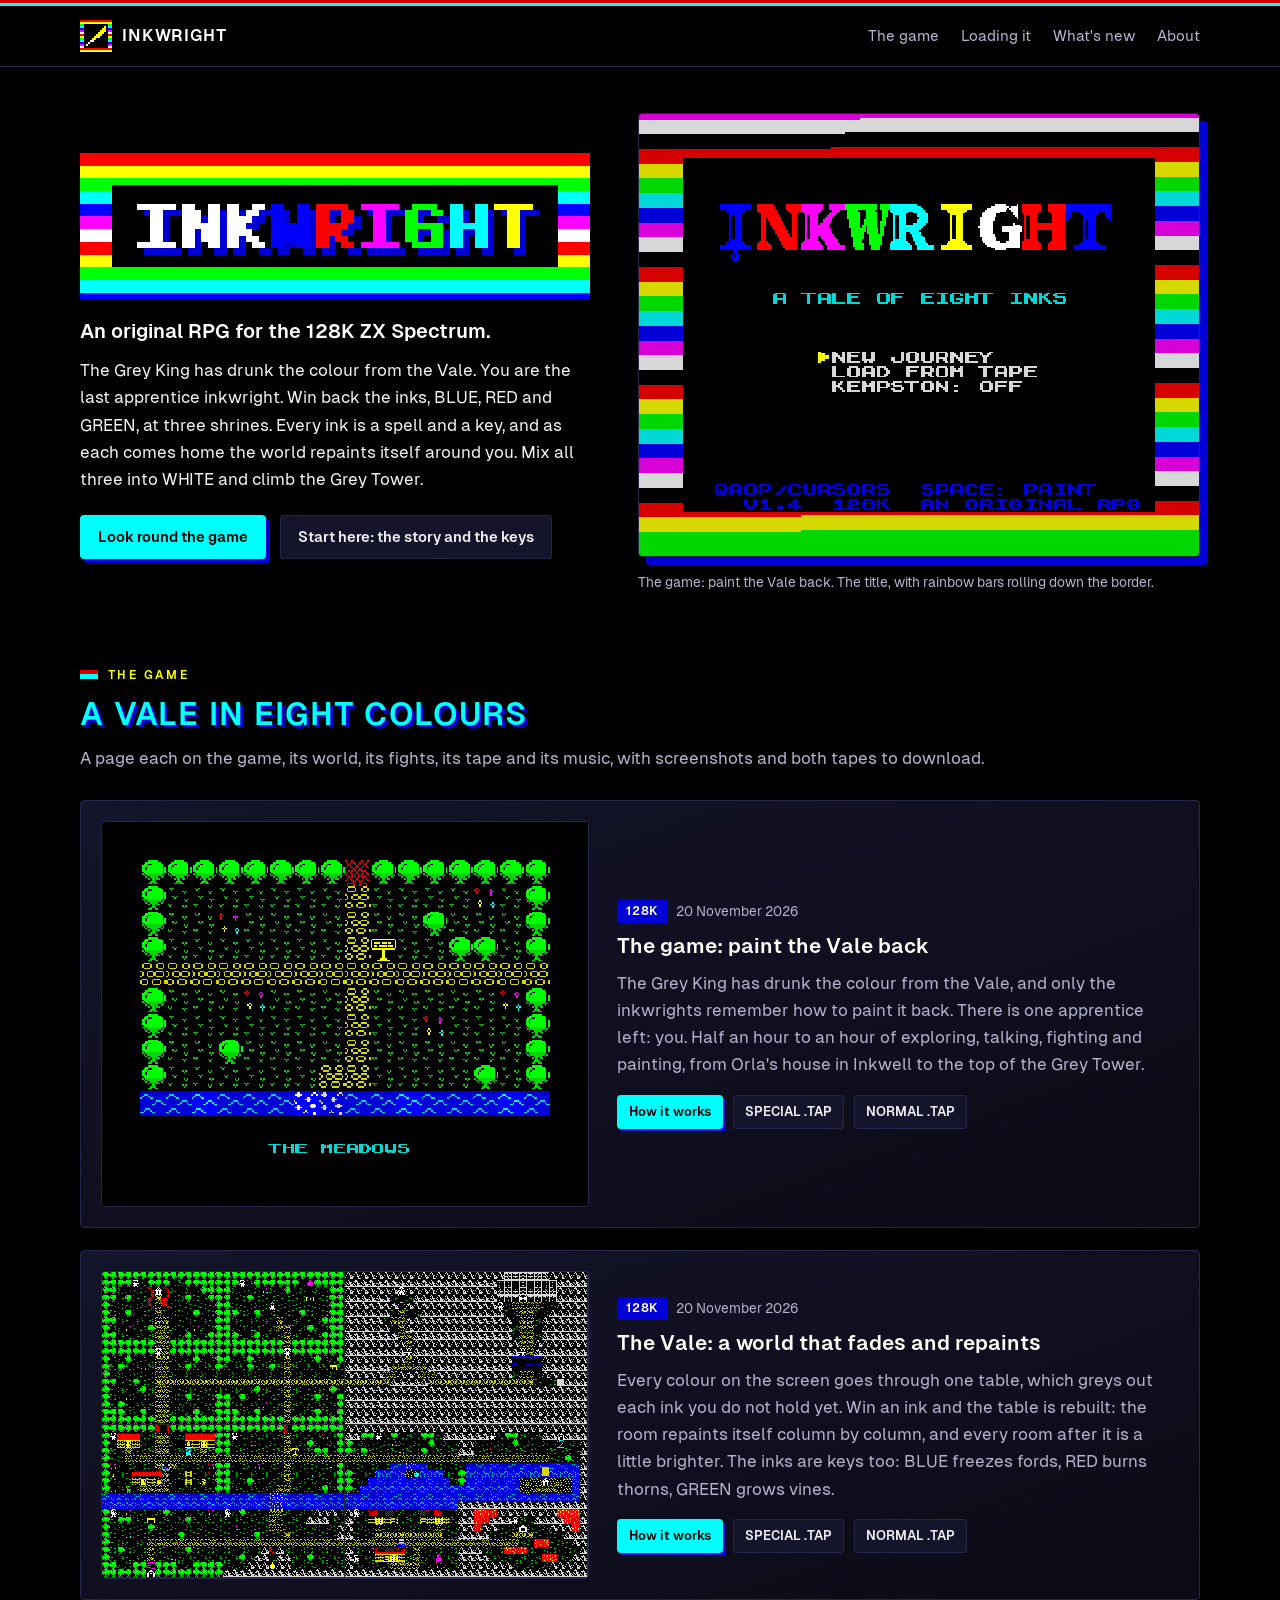
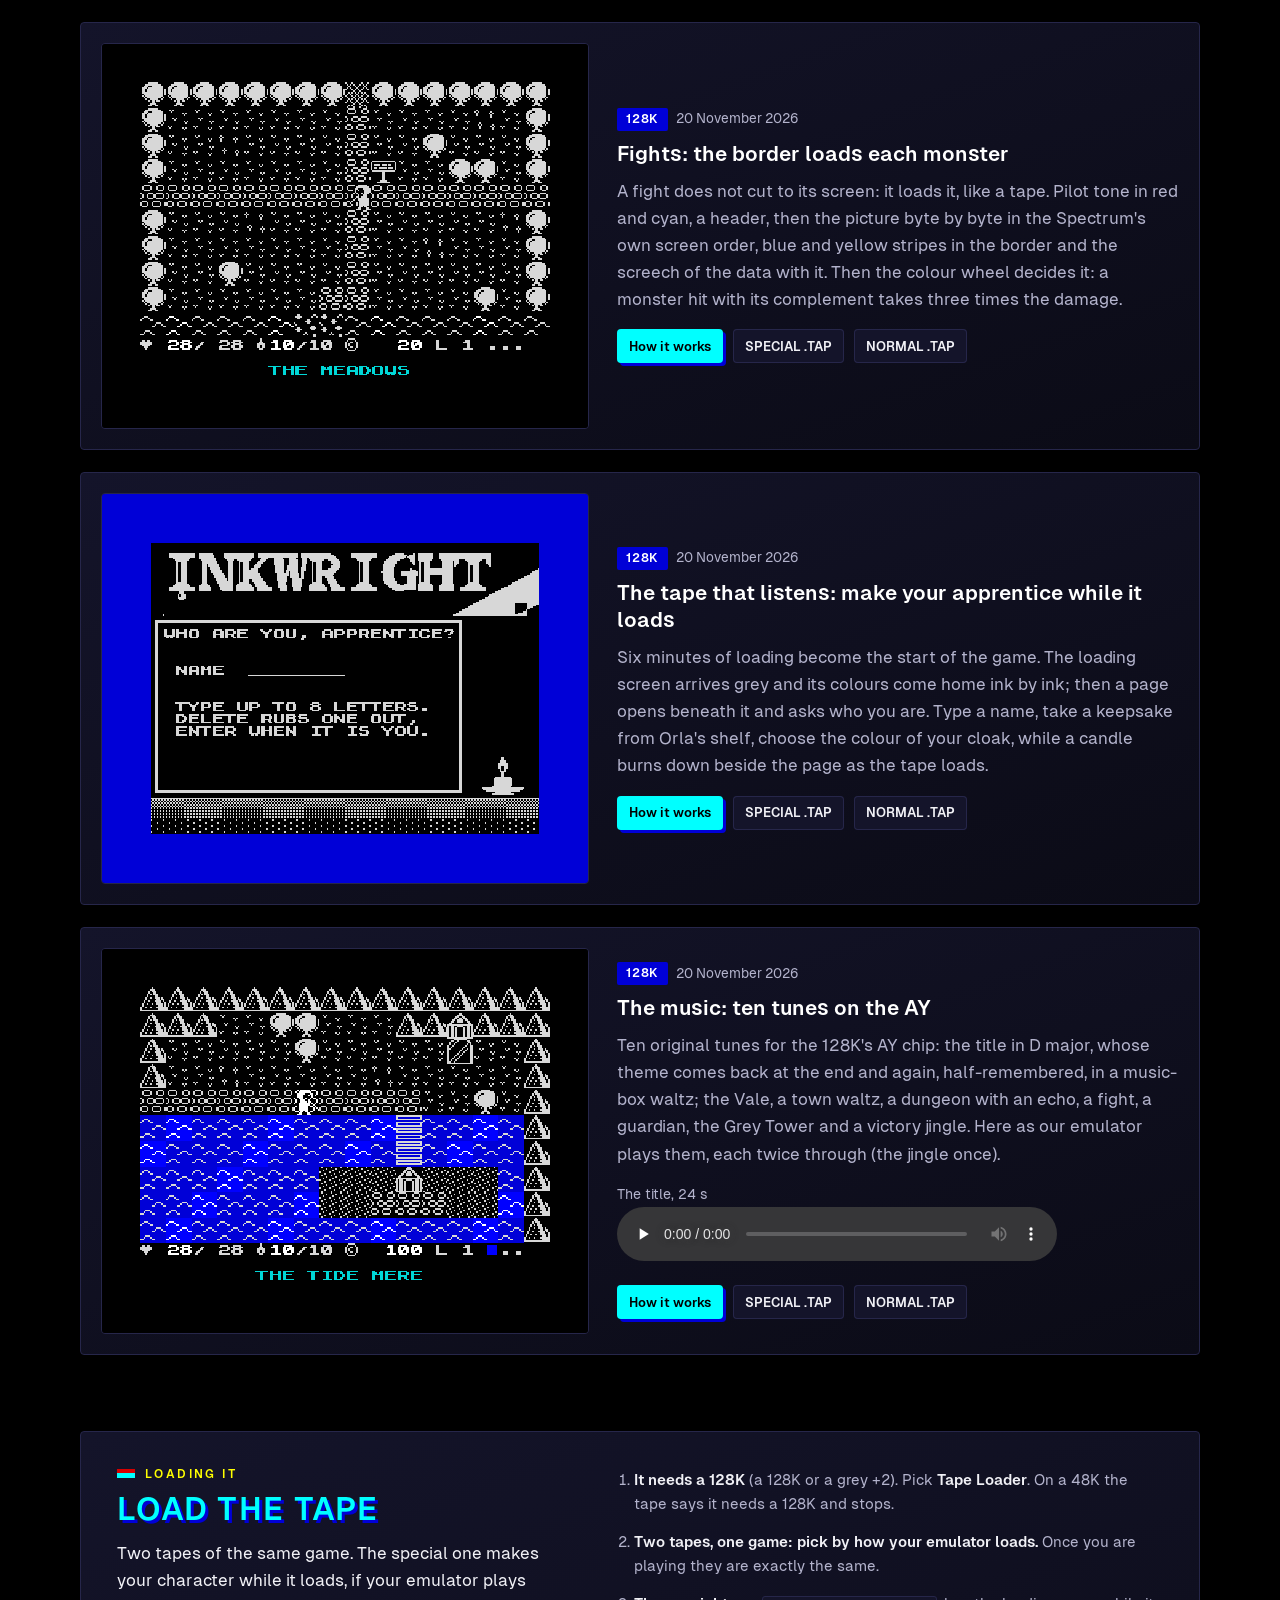
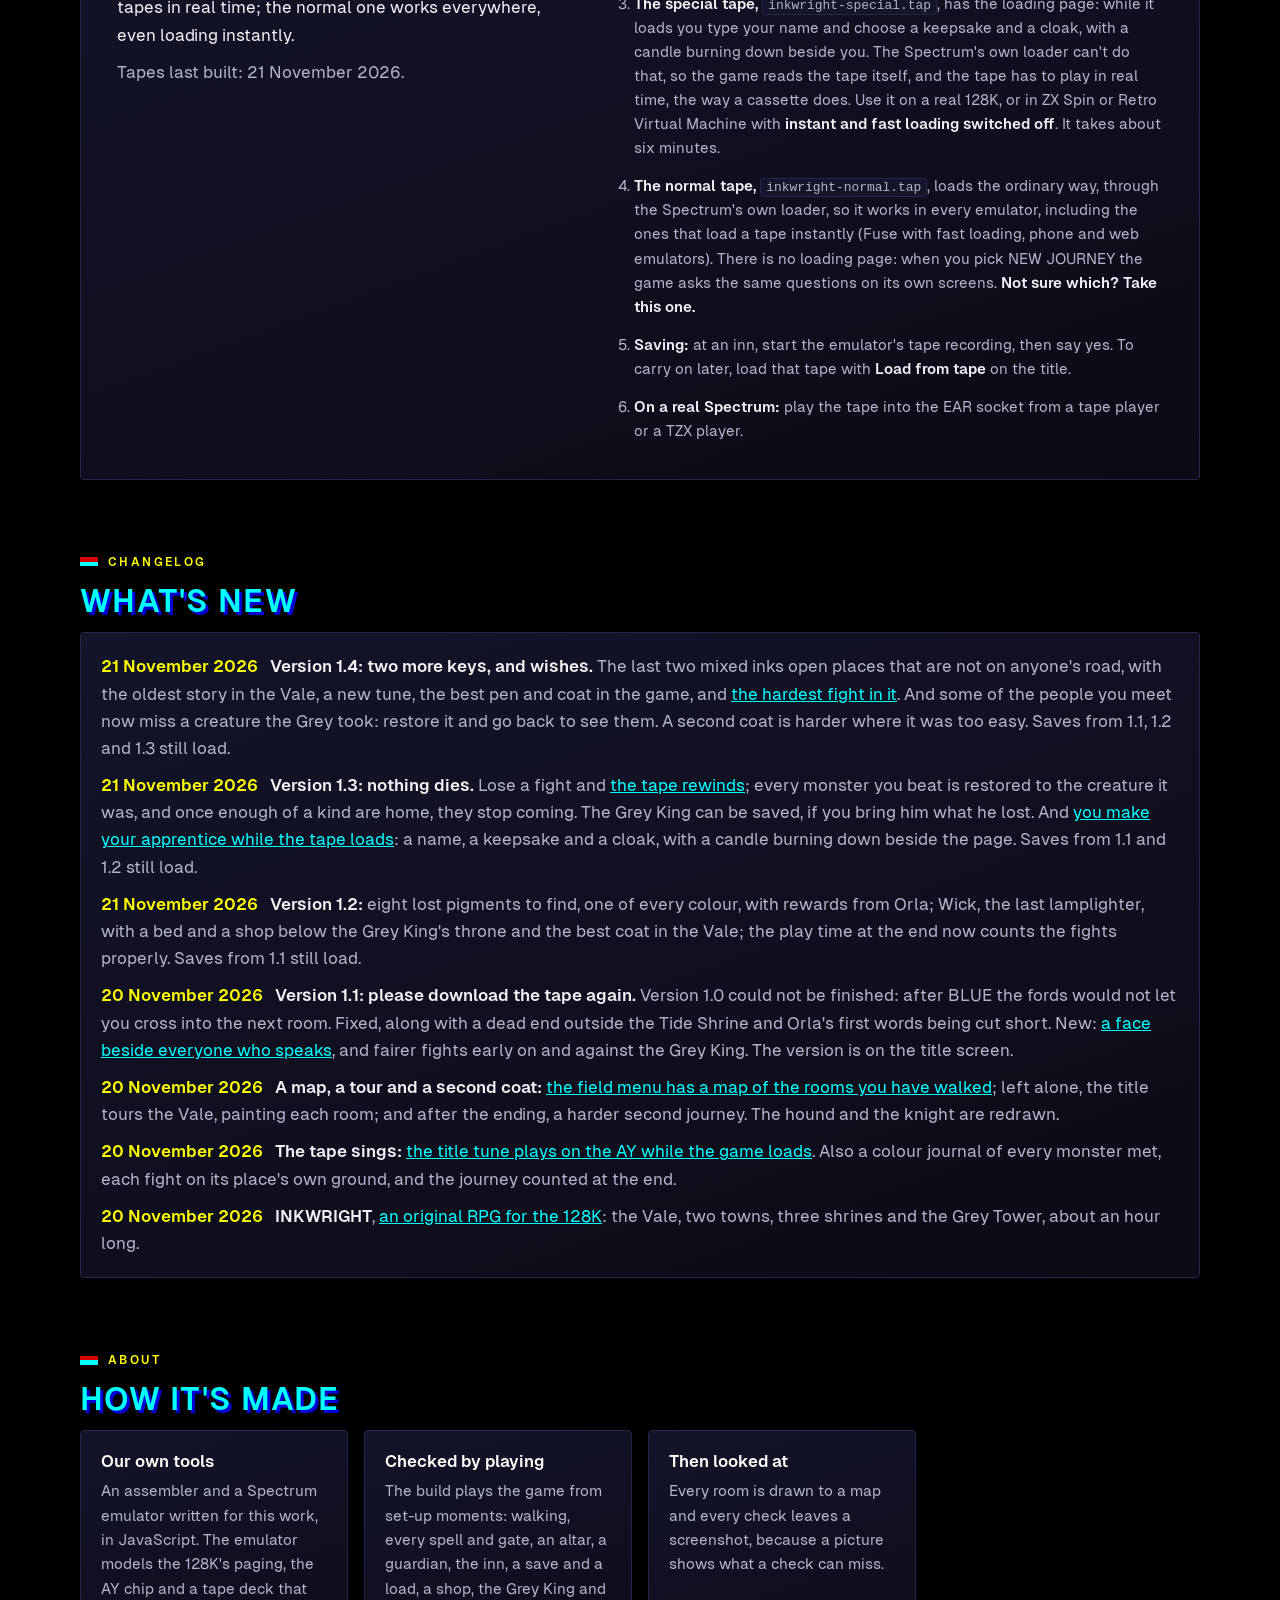
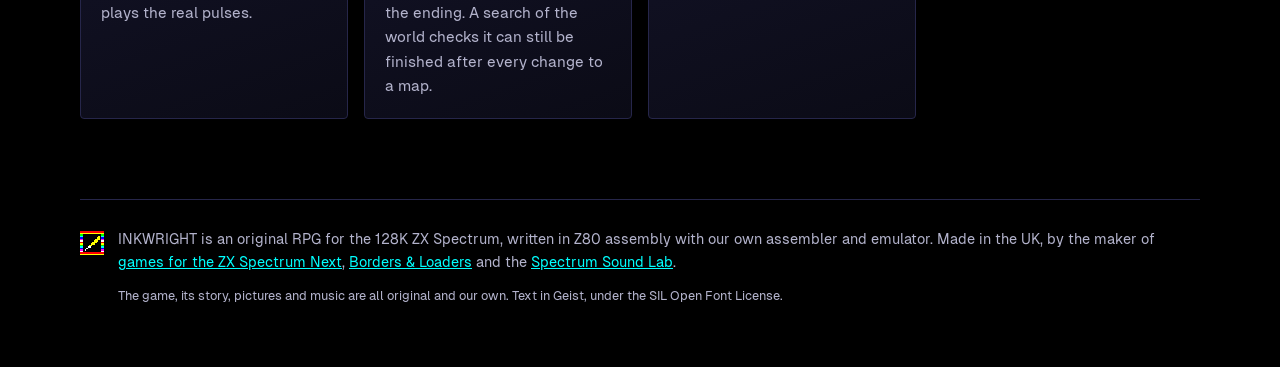
==== commit c415adc9: "Site update" ====
--- a/index.html
+++ b/index.html
@@ -94,8 +94,8 @@
       <div class="demo-media"><a class="shot" href="shots/the-music/vale.png" data-caption="Out in the Vale: its own tune."><img src="shots/the-music/vale.png" width="608" height="480" loading="lazy" alt="A blue lake with a wooden pier and a small shrine on an island, mountains above"></a></div>
       <div class="demo-text">
         <p class="badges"><span class="badge m128K">128K</span><span class="date">20 November 2026</span></p>
-        <h3><a href="demos/the-music/">The music: nine tunes on the AY</a></h3>
-        <p>Nine original tunes for the 128K's AY chip: the title in D major, whose theme comes back at the end, the Vale, a town waltz, a dungeon with an echo, a fight, a guardian, the Grey Tower and a victory jingle. Here as our emulator plays them, each twice through (the jingle once).</p>
+        <h3><a href="demos/the-music/">The music: ten tunes on the AY</a></h3>
+        <p>Ten original tunes for the 128K's AY chip: the title in D major, whose theme comes back at the end and again, half-remembered, in a music-box waltz; the Vale, a town waltz, a dungeon with an echo, a fight, a guardian, the Grey Tower and a victory jingle. Here as our emulator plays them, each twice through (the jingle once).</p>
         <p class="listen"><small>The title, 24 s</small><br><audio controls preload="none" style="width:100%;max-width:440px" src="audio/title.mp3"></audio></p>
         <p class="links"><a class="btn btn-small" href="demos/the-music/">How it works</a><a class="btn btn-small btn-ghost" href="files/inkwright-special.tap" download>special .tap</a><a class="btn btn-small btn-ghost" href="files/inkwright-normal.tap" download>normal .tap</a></p>
       </div>
@@ -109,7 +109,7 @@
       <p class="eyebrow">Loading it</p>
       <h2>Load the tape</h2>
       <p>Two tapes of the same game. The special one makes your character while it loads, if your emulator plays tapes in real time; the normal one works everywhere, even loading instantly.</p>
-      <p class="meta">Tapes last built: 20 November 2026.</p>
+      <p class="meta">Tapes last built: 21 November 2026.</p>
     </div>
     <ol class="steps">
       <li><b>It needs a 128K</b> (a 128K or a grey +2). Pick <b>Tape Loader</b>. On a 48K the tape says it needs a 128K and stops.</li>
@@ -127,6 +127,7 @@
   <h2>What's new</h2>
   <div class="log card">
     <ul>
+      <li><time datetime="2026-11-21">21 November 2026</time> <b>Version 1.4: two more keys, and wishes.</b> The last two mixed inks open places that are not on anyone's road, with the oldest story in the Vale, a new tune, the best pen and coat in the game, and <a href="demos/the-game/">the hardest fight in it</a>. And some of the people you meet now miss a creature the Grey took: restore it and go back to see them. A second coat is harder where it was too easy. Saves from 1.1, 1.2 and 1.3 still load.</li>
       <li><time datetime="2026-11-21">21 November 2026</time> <b>Version 1.3: nothing dies.</b> Lose a fight and <a href="demos/fights/">the tape rewinds</a>; every monster you beat is restored to the creature it was, and once enough of a kind are home, they stop coming. The Grey King can be saved, if you bring him what he lost. And <a href="demos/the-tape/">you make your apprentice while the tape loads</a>: a name, a keepsake and a cloak, with a candle burning down beside the page. Saves from 1.1 and 1.2 still load.</li>
       <li><time datetime="2026-11-21">21 November 2026</time> <b>Version 1.2:</b> eight lost pigments to find, one of every colour, with rewards from Orla; Wick, the last lamplighter, with a bed and a shop below the Grey King's throne and the best coat in the Vale; the play time at the end now counts the fights properly. Saves from 1.1 still load.</li>
       <li><time datetime="2026-11-20">20 November 2026</time> <b>Version 1.1: please download the tape again.</b> Version 1.0 could not be finished: after BLUE the fords would not let you cross into the next room. Fixed, along with a dead end outside the Tide Shrine and Orla's first words being cut short. New: <a href="demos/the-game/">a face beside everyone who speaks</a>, and fairer fights early on and against the Grey King. The version is on the title screen.</li>
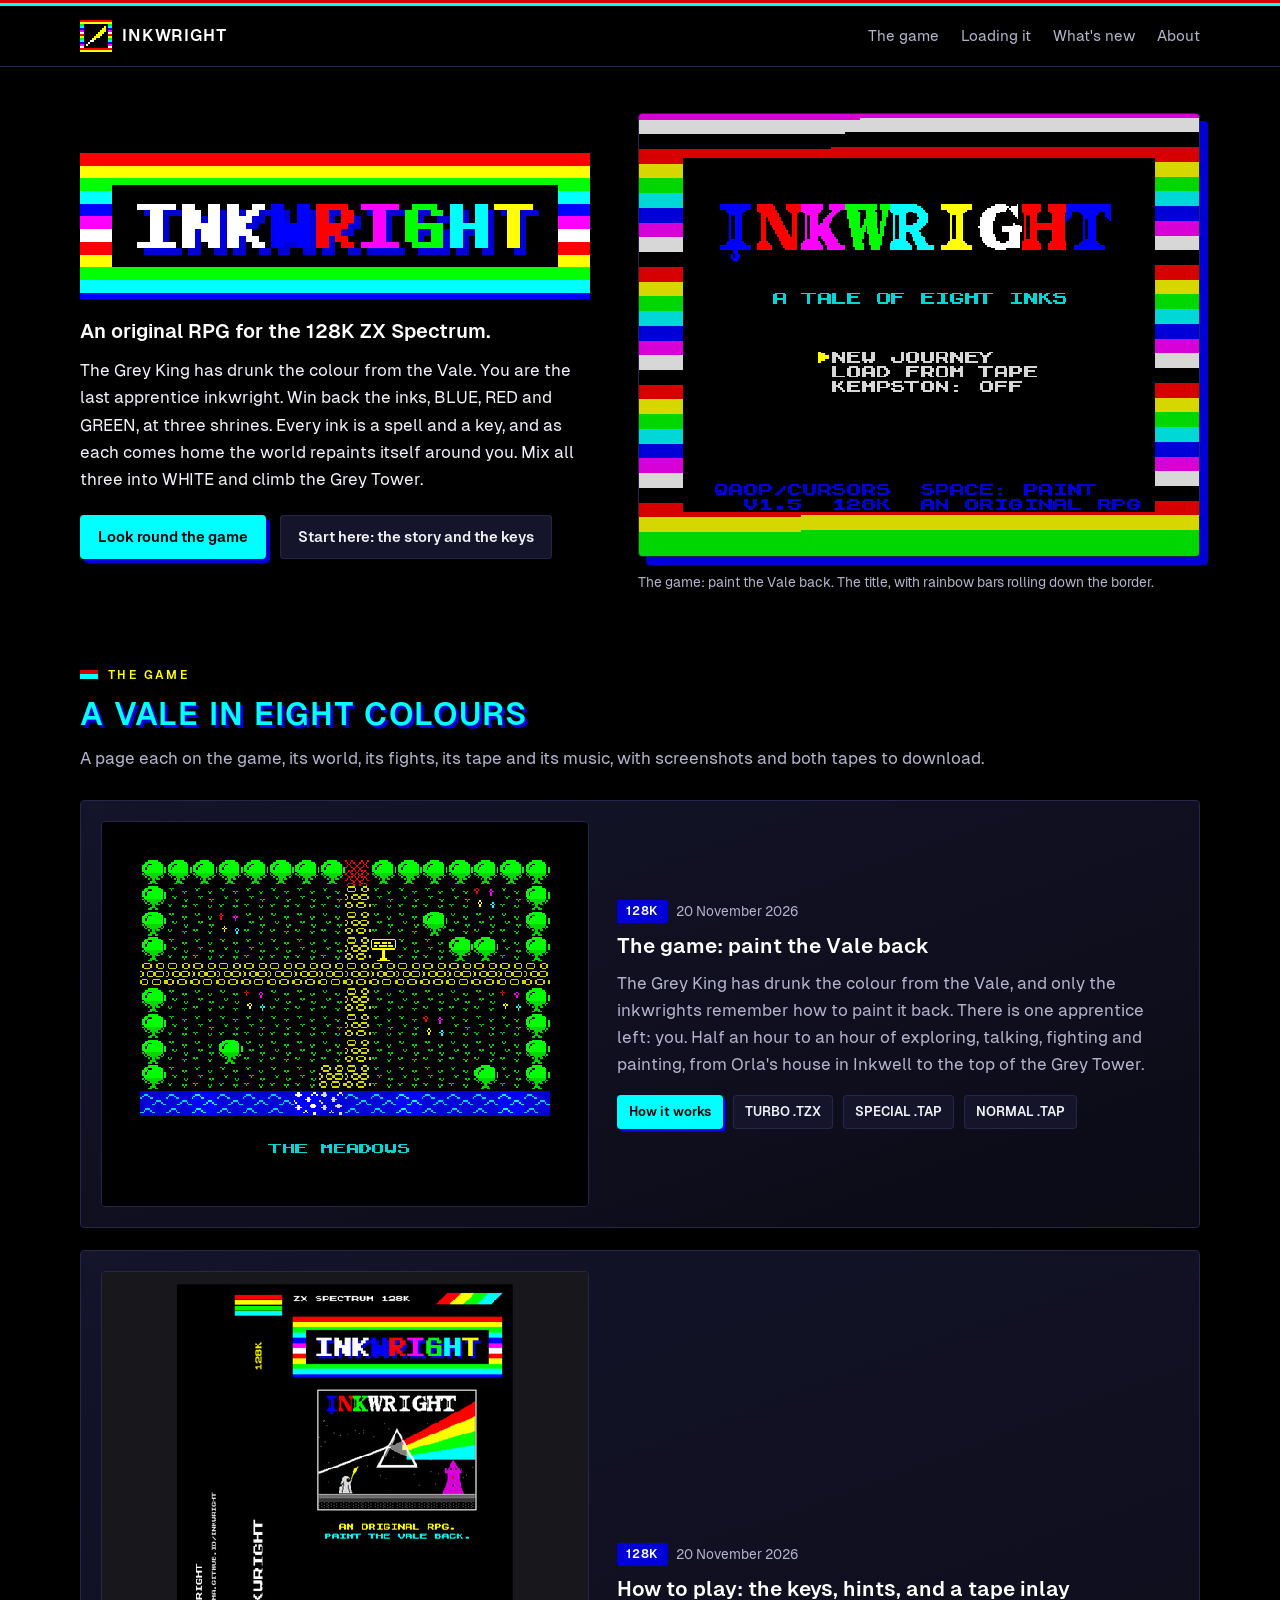
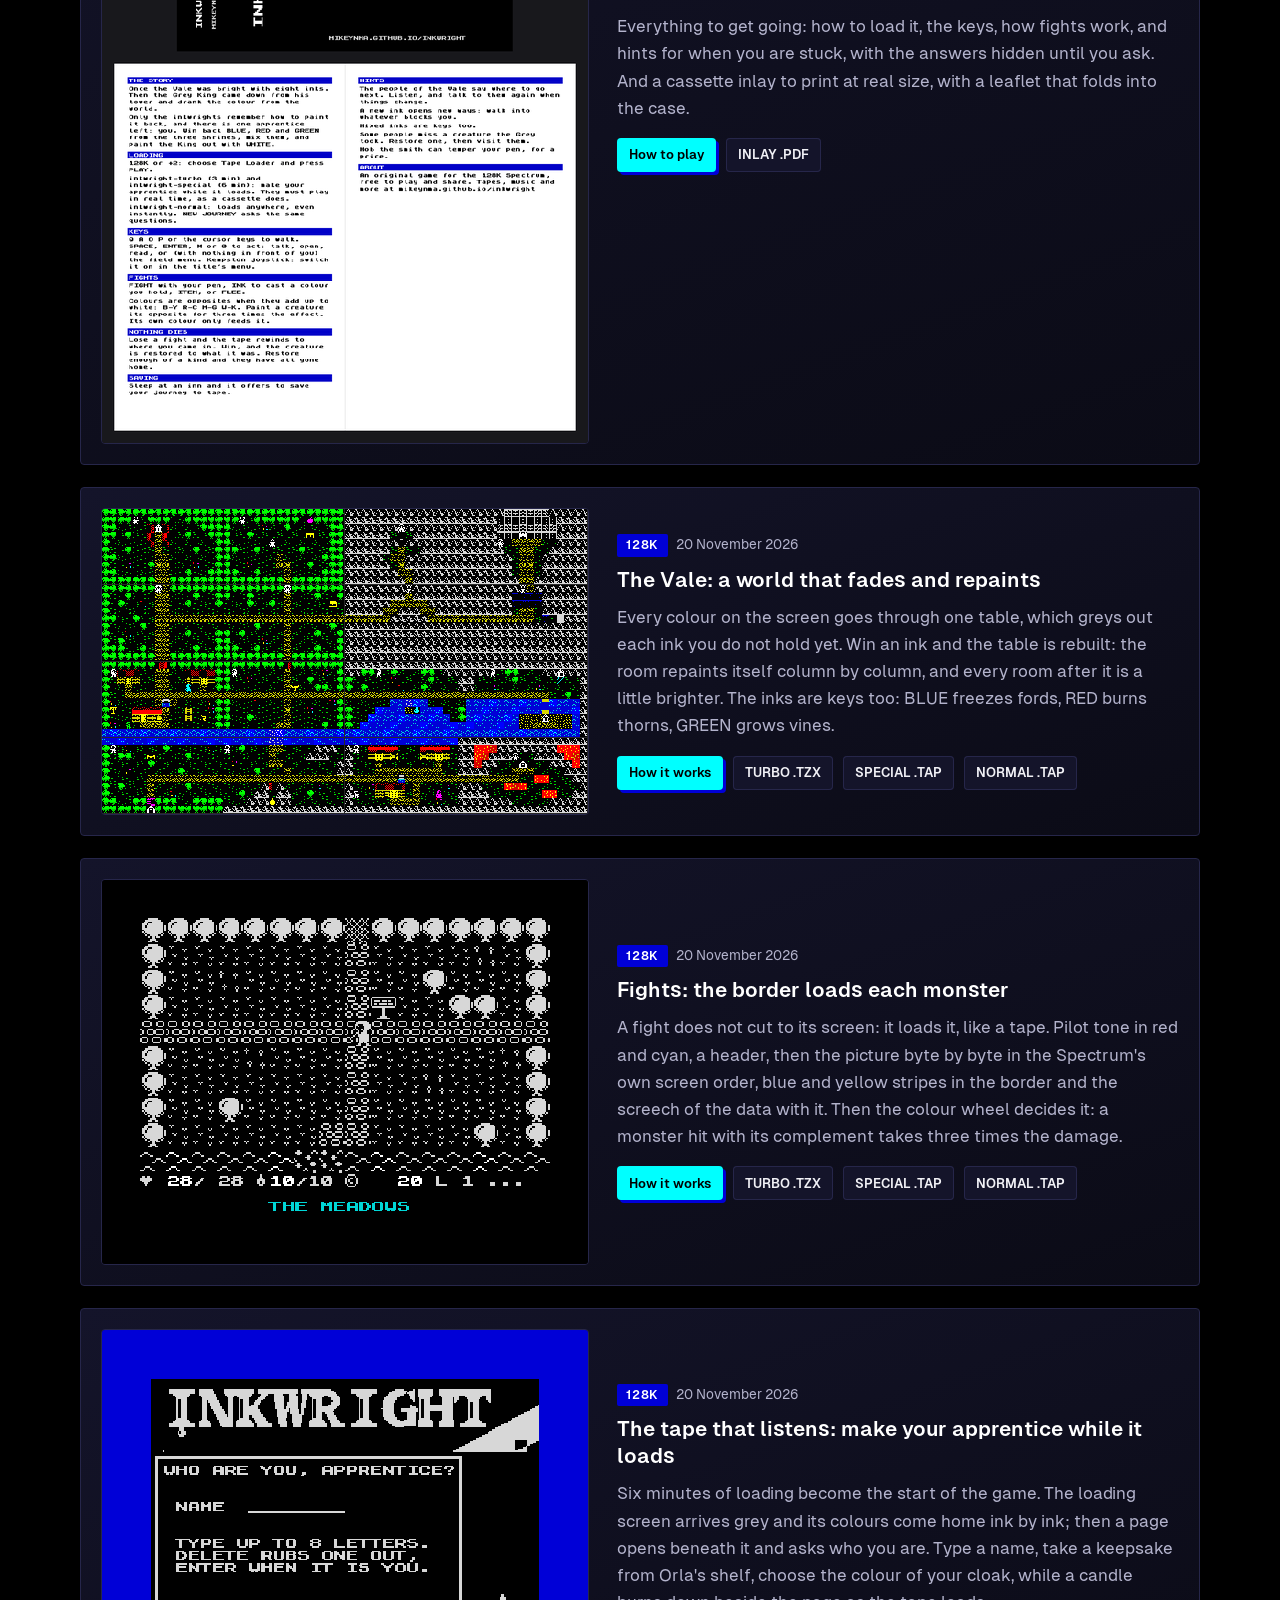
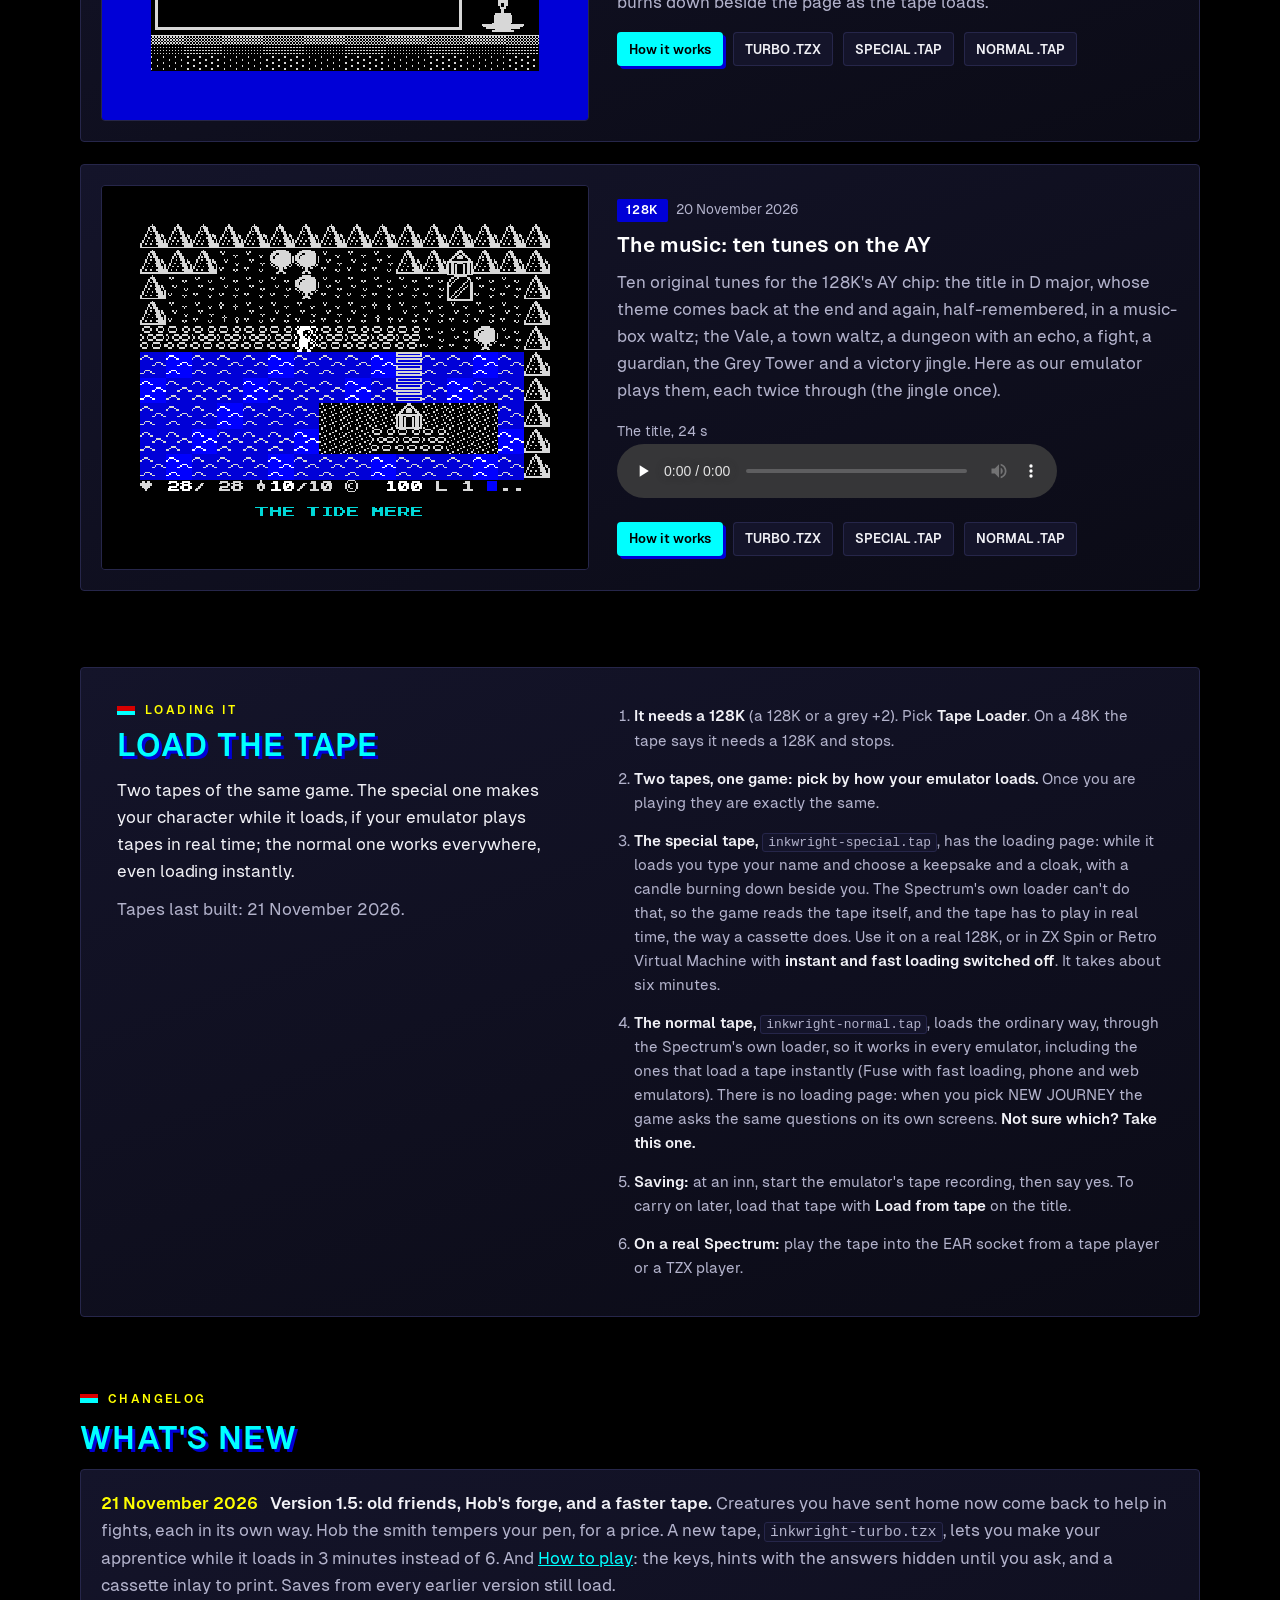
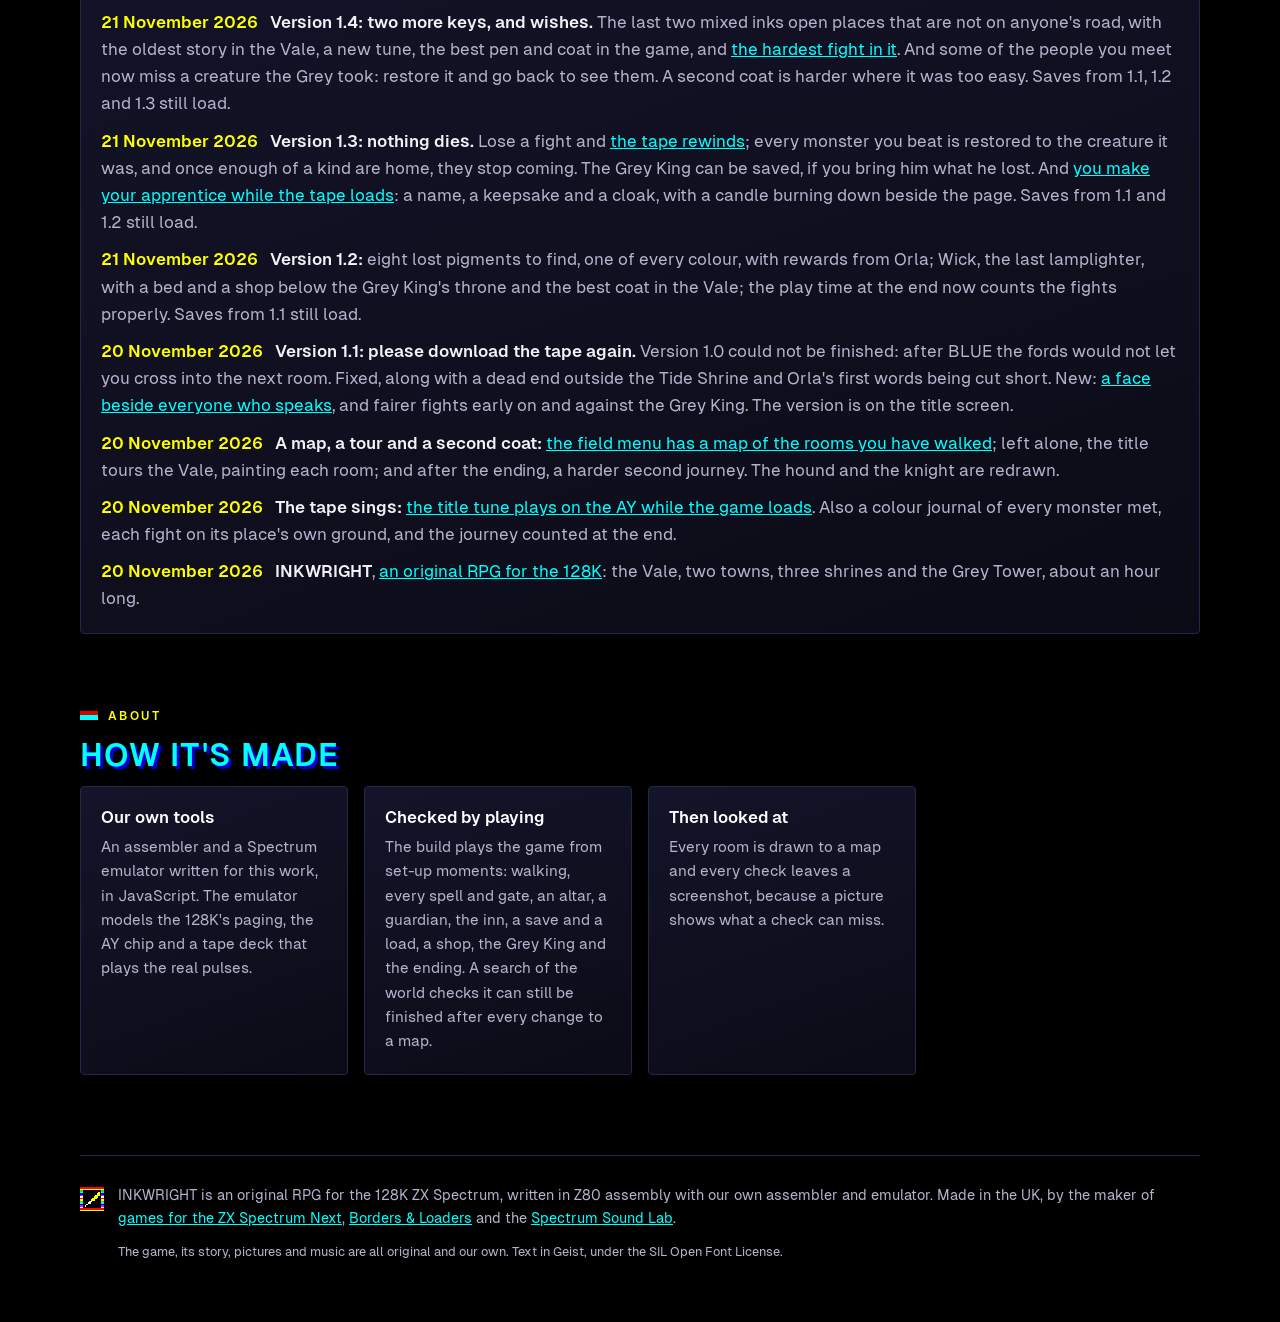
==== commit 29cfa369: "Site update" ====
--- a/index.html
+++ b/index.html
@@ -60,7 +60,16 @@
         <p class="badges"><span class="badge m128K">128K</span><span class="date">20 November 2026</span></p>
         <h3><a href="demos/the-game/">The game: paint the Vale back</a></h3>
         <p>The Grey King has drunk the colour from the Vale, and only the inkwrights remember how to paint it back. There is one apprentice left: you. Half an hour to an hour of exploring, talking, fighting and painting, from Orla's house in Inkwell to the top of the Grey Tower.</p>
-        <p class="links"><a class="btn btn-small" href="demos/the-game/">How it works</a><a class="btn btn-small btn-ghost" href="files/inkwright-special.tap" download>special .tap</a><a class="btn btn-small btn-ghost" href="files/inkwright-normal.tap" download>normal .tap</a></p>
+        <p class="links"><a class="btn btn-small" href="demos/the-game/">How it works</a><a class="btn btn-small btn-ghost" href="files/inkwright-turbo.tzx" download>turbo .tzx</a><a class="btn btn-small btn-ghost" href="files/inkwright-special.tap" download>special .tap</a><a class="btn btn-small btn-ghost" href="files/inkwright-normal.tap" download>normal .tap</a></p>
+      </div>
+    </article>
+    <article class="demo card">
+      <div class="demo-media"><a class="shot" href="shots/how-to-play/inlay.png" data-caption="The inlay: the card (back flap, spine, front) above the leaflet."><img src="shots/how-to-play/inlay.png" width="530" height="840" loading="lazy" alt="A cassette inlay: a black card with ZX SPECTRUM 128K and rainbow stripes, the INKWRIGHT logo and the loading screen of a prism splitting light; a narrow spine with INKWRIGHT on its side; below it a white leaflet of instructions in the Spectrum font with blue headings"></a></div>
+      <div class="demo-text">
+        <p class="badges"><span class="badge m128K">128K</span><span class="date">20 November 2026</span></p>
+        <h3><a href="demos/how-to-play/">How to play: the keys, hints, and a tape inlay</a></h3>
+        <p>Everything to get going: how to load it, the keys, how fights work, and hints for when you are stuck, with the answers hidden until you ask. And a cassette inlay to print at real size, with a leaflet that folds into the case.</p>
+        <p class="links"><a class="btn btn-small" href="demos/how-to-play/">How to play</a><a class="btn btn-small btn-ghost" href="files/inkwright-inlay.pdf" download>inlay .pdf</a></p>
       </div>
     </article>
     <article class="demo card">
@@ -69,7 +78,7 @@
         <p class="badges"><span class="badge m128K">128K</span><span class="date">20 November 2026</span></p>
         <h3><a href="demos/the-vale/">The Vale: a world that fades and repaints</a></h3>
         <p>Every colour on the screen goes through one table, which greys out each ink you do not hold yet. Win an ink and the table is rebuilt: the room repaints itself column by column, and every room after it is a little brighter. The inks are keys too: BLUE freezes fords, RED burns thorns, GREEN grows vines.</p>
-        <p class="links"><a class="btn btn-small" href="demos/the-vale/">How it works</a><a class="btn btn-small btn-ghost" href="files/inkwright-special.tap" download>special .tap</a><a class="btn btn-small btn-ghost" href="files/inkwright-normal.tap" download>normal .tap</a></p>
+        <p class="links"><a class="btn btn-small" href="demos/the-vale/">How it works</a><a class="btn btn-small btn-ghost" href="files/inkwright-turbo.tzx" download>turbo .tzx</a><a class="btn btn-small btn-ghost" href="files/inkwright-special.tap" download>special .tap</a><a class="btn btn-small btn-ghost" href="files/inkwright-normal.tap" download>normal .tap</a></p>
       </div>
     </article>
     <article class="demo card">
@@ -78,7 +87,7 @@
         <p class="badges"><span class="badge m128K">128K</span><span class="date">20 November 2026</span></p>
         <h3><a href="demos/fights/">Fights: the border loads each monster</a></h3>
         <p>A fight does not cut to its screen: it loads it, like a tape. Pilot tone in red and cyan, a header, then the picture byte by byte in the Spectrum's own screen order, blue and yellow stripes in the border and the screech of the data with it. Then the colour wheel decides it: a monster hit with its complement takes three times the damage.</p>
-        <p class="links"><a class="btn btn-small" href="demos/fights/">How it works</a><a class="btn btn-small btn-ghost" href="files/inkwright-special.tap" download>special .tap</a><a class="btn btn-small btn-ghost" href="files/inkwright-normal.tap" download>normal .tap</a></p>
+        <p class="links"><a class="btn btn-small" href="demos/fights/">How it works</a><a class="btn btn-small btn-ghost" href="files/inkwright-turbo.tzx" download>turbo .tzx</a><a class="btn btn-small btn-ghost" href="files/inkwright-special.tap" download>special .tap</a><a class="btn btn-small btn-ghost" href="files/inkwright-normal.tap" download>normal .tap</a></p>
       </div>
     </article>
     <article class="demo card">
@@ -87,7 +96,7 @@
         <p class="badges"><span class="badge m128K">128K</span><span class="date">20 November 2026</span></p>
         <h3><a href="demos/the-tape/">The tape that listens: make your apprentice while it loads</a></h3>
         <p>Six minutes of loading become the start of the game. The loading screen arrives grey and its colours come home ink by ink; then a page opens beneath it and asks who you are. Type a name, take a keepsake from Orla's shelf, choose the colour of your cloak, while a candle burns down beside the page as the tape loads.</p>
-        <p class="links"><a class="btn btn-small" href="demos/the-tape/">How it works</a><a class="btn btn-small btn-ghost" href="files/inkwright-special.tap" download>special .tap</a><a class="btn btn-small btn-ghost" href="files/inkwright-normal.tap" download>normal .tap</a></p>
+        <p class="links"><a class="btn btn-small" href="demos/the-tape/">How it works</a><a class="btn btn-small btn-ghost" href="files/inkwright-turbo.tzx" download>turbo .tzx</a><a class="btn btn-small btn-ghost" href="files/inkwright-special.tap" download>special .tap</a><a class="btn btn-small btn-ghost" href="files/inkwright-normal.tap" download>normal .tap</a></p>
       </div>
     </article>
     <article class="demo card">
@@ -97,7 +106,7 @@
         <h3><a href="demos/the-music/">The music: ten tunes on the AY</a></h3>
         <p>Ten original tunes for the 128K's AY chip: the title in D major, whose theme comes back at the end and again, half-remembered, in a music-box waltz; the Vale, a town waltz, a dungeon with an echo, a fight, a guardian, the Grey Tower and a victory jingle. Here as our emulator plays them, each twice through (the jingle once).</p>
         <p class="listen"><small>The title, 24 s</small><br><audio controls preload="none" style="width:100%;max-width:440px" src="audio/title.mp3"></audio></p>
-        <p class="links"><a class="btn btn-small" href="demos/the-music/">How it works</a><a class="btn btn-small btn-ghost" href="files/inkwright-special.tap" download>special .tap</a><a class="btn btn-small btn-ghost" href="files/inkwright-normal.tap" download>normal .tap</a></p>
+        <p class="links"><a class="btn btn-small" href="demos/the-music/">How it works</a><a class="btn btn-small btn-ghost" href="files/inkwright-turbo.tzx" download>turbo .tzx</a><a class="btn btn-small btn-ghost" href="files/inkwright-special.tap" download>special .tap</a><a class="btn btn-small btn-ghost" href="files/inkwright-normal.tap" download>normal .tap</a></p>
       </div>
     </article>
   </div>
@@ -127,6 +136,7 @@
   <h2>What's new</h2>
   <div class="log card">
     <ul>
+      <li><time datetime="2026-11-21">21 November 2026</time> <b>Version 1.5: old friends, Hob's forge, and a faster tape.</b> Creatures you have sent home now come back to help in fights, each in its own way. Hob the smith tempers your pen, for a price. A new tape, <code>inkwright-turbo.tzx</code>, lets you make your apprentice while it loads in 3 minutes instead of 6. And <a href="demos/how-to-play/">How to play</a>: the keys, hints with the answers hidden until you ask, and a cassette inlay to print. Saves from every earlier version still load.</li>
       <li><time datetime="2026-11-21">21 November 2026</time> <b>Version 1.4: two more keys, and wishes.</b> The last two mixed inks open places that are not on anyone's road, with the oldest story in the Vale, a new tune, the best pen and coat in the game, and <a href="demos/the-game/">the hardest fight in it</a>. And some of the people you meet now miss a creature the Grey took: restore it and go back to see them. A second coat is harder where it was too easy. Saves from 1.1, 1.2 and 1.3 still load.</li>
       <li><time datetime="2026-11-21">21 November 2026</time> <b>Version 1.3: nothing dies.</b> Lose a fight and <a href="demos/fights/">the tape rewinds</a>; every monster you beat is restored to the creature it was, and once enough of a kind are home, they stop coming. The Grey King can be saved, if you bring him what he lost. And <a href="demos/the-tape/">you make your apprentice while the tape loads</a>: a name, a keepsake and a cloak, with a candle burning down beside the page. Saves from 1.1 and 1.2 still load.</li>
       <li><time datetime="2026-11-21">21 November 2026</time> <b>Version 1.2:</b> eight lost pigments to find, one of every colour, with rewards from Orla; Wick, the last lamplighter, with a bed and a shop below the Grey King's throne and the best coat in the Vale; the play time at the end now counts the fights properly. Saves from 1.1 still load.</li>
--- a/site.css
+++ b/site.css
@@ -106,6 +106,12 @@
 .tech-text p, .tech-text li { color: #dcdcea; }
 .tech-text ul { padding-left: 20px; }
 .tech-text b { color: var(--heading); }
+/* hints with their answers hidden until asked (a game's "How to play") */
+.hint { border: 1px solid rgba(255,255,255,0.12); border-radius: 10px; padding: 10px 14px; margin: 10px 0; background: rgba(255,255,255,0.03); }
+.hint summary { cursor: pointer; color: var(--heading); font-weight: 600; }
+.hint summary small { color: #9a9ab0; font-weight: 400; }
+.hint[open] summary small { display: none; }
+.hint p { margin: 8px 0 0; }
 .numbers { position: sticky; top: 90px; }
 .numbers h3 { color: var(--yellow); text-transform: uppercase; letter-spacing: 0.08em; font-size: 0.85rem; margin-bottom: 12px; }
 .numbers dl { margin: 0; display: grid; gap: 10px; }
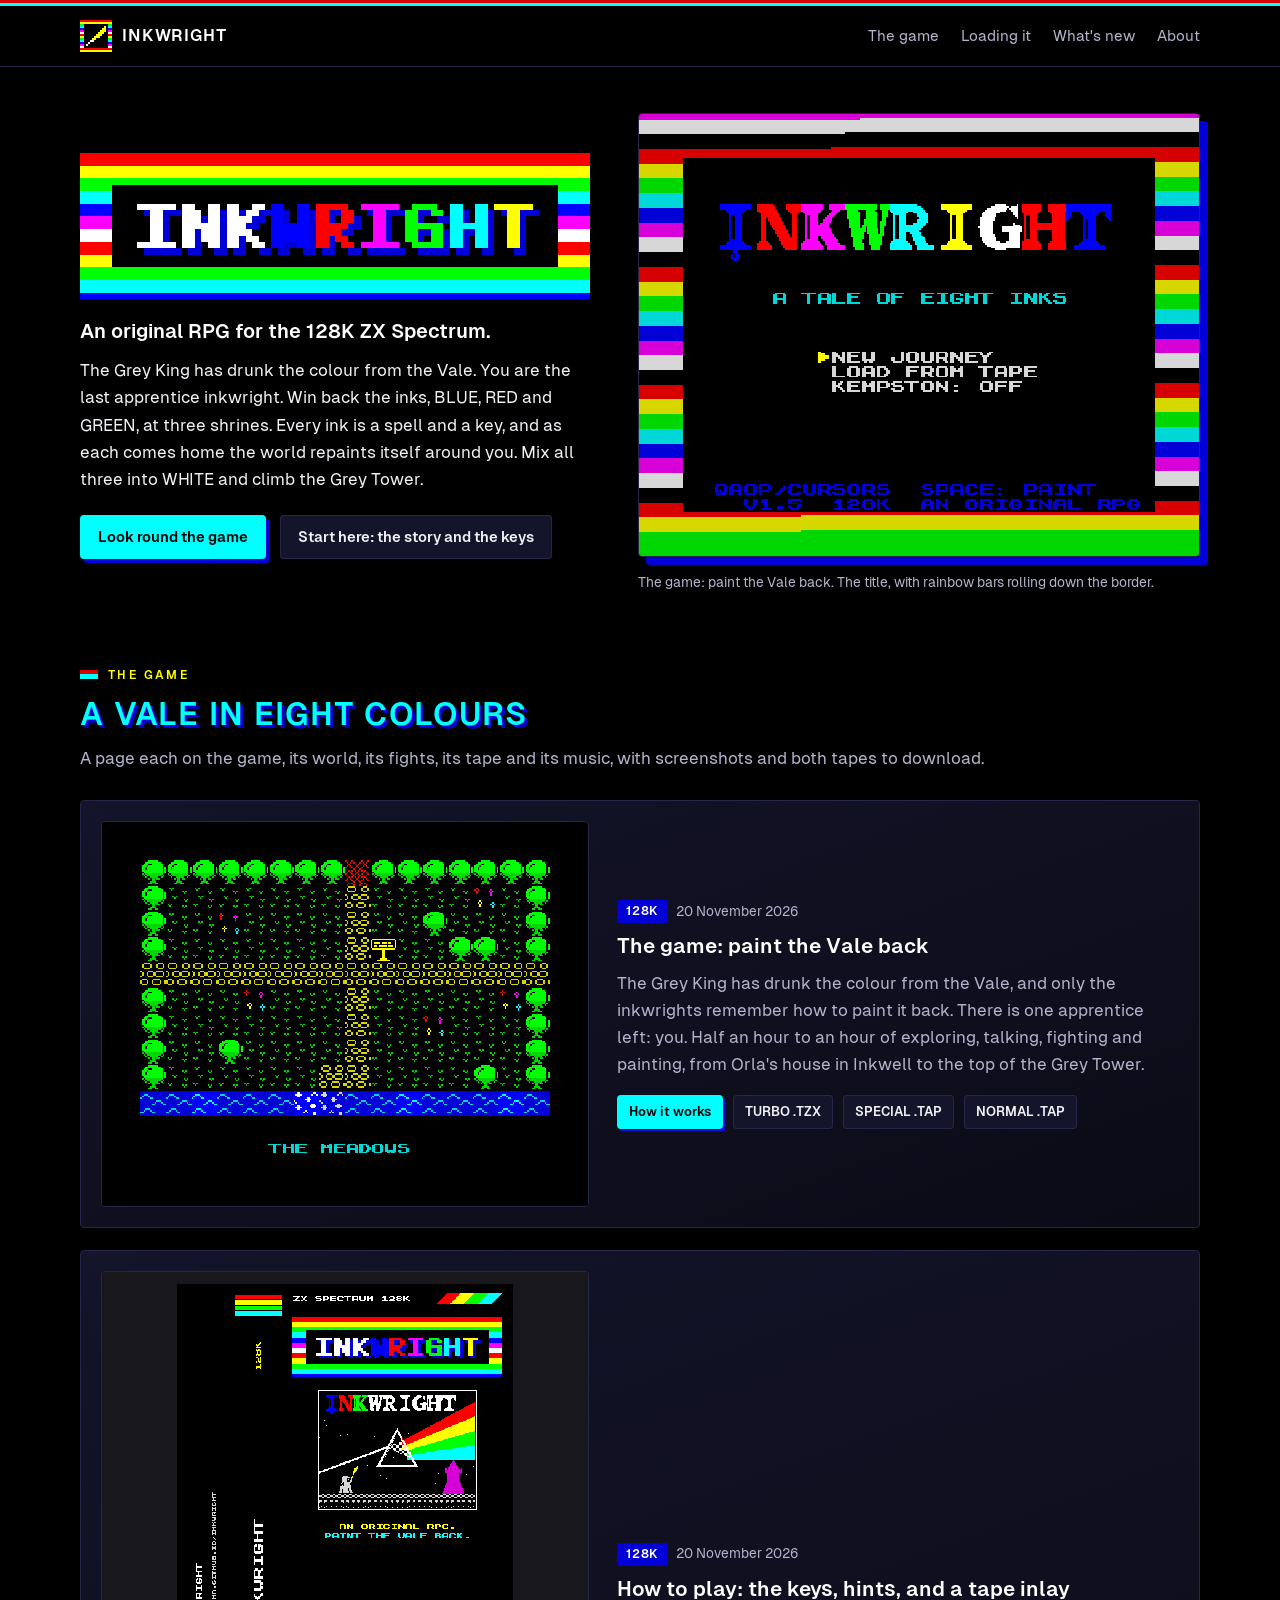
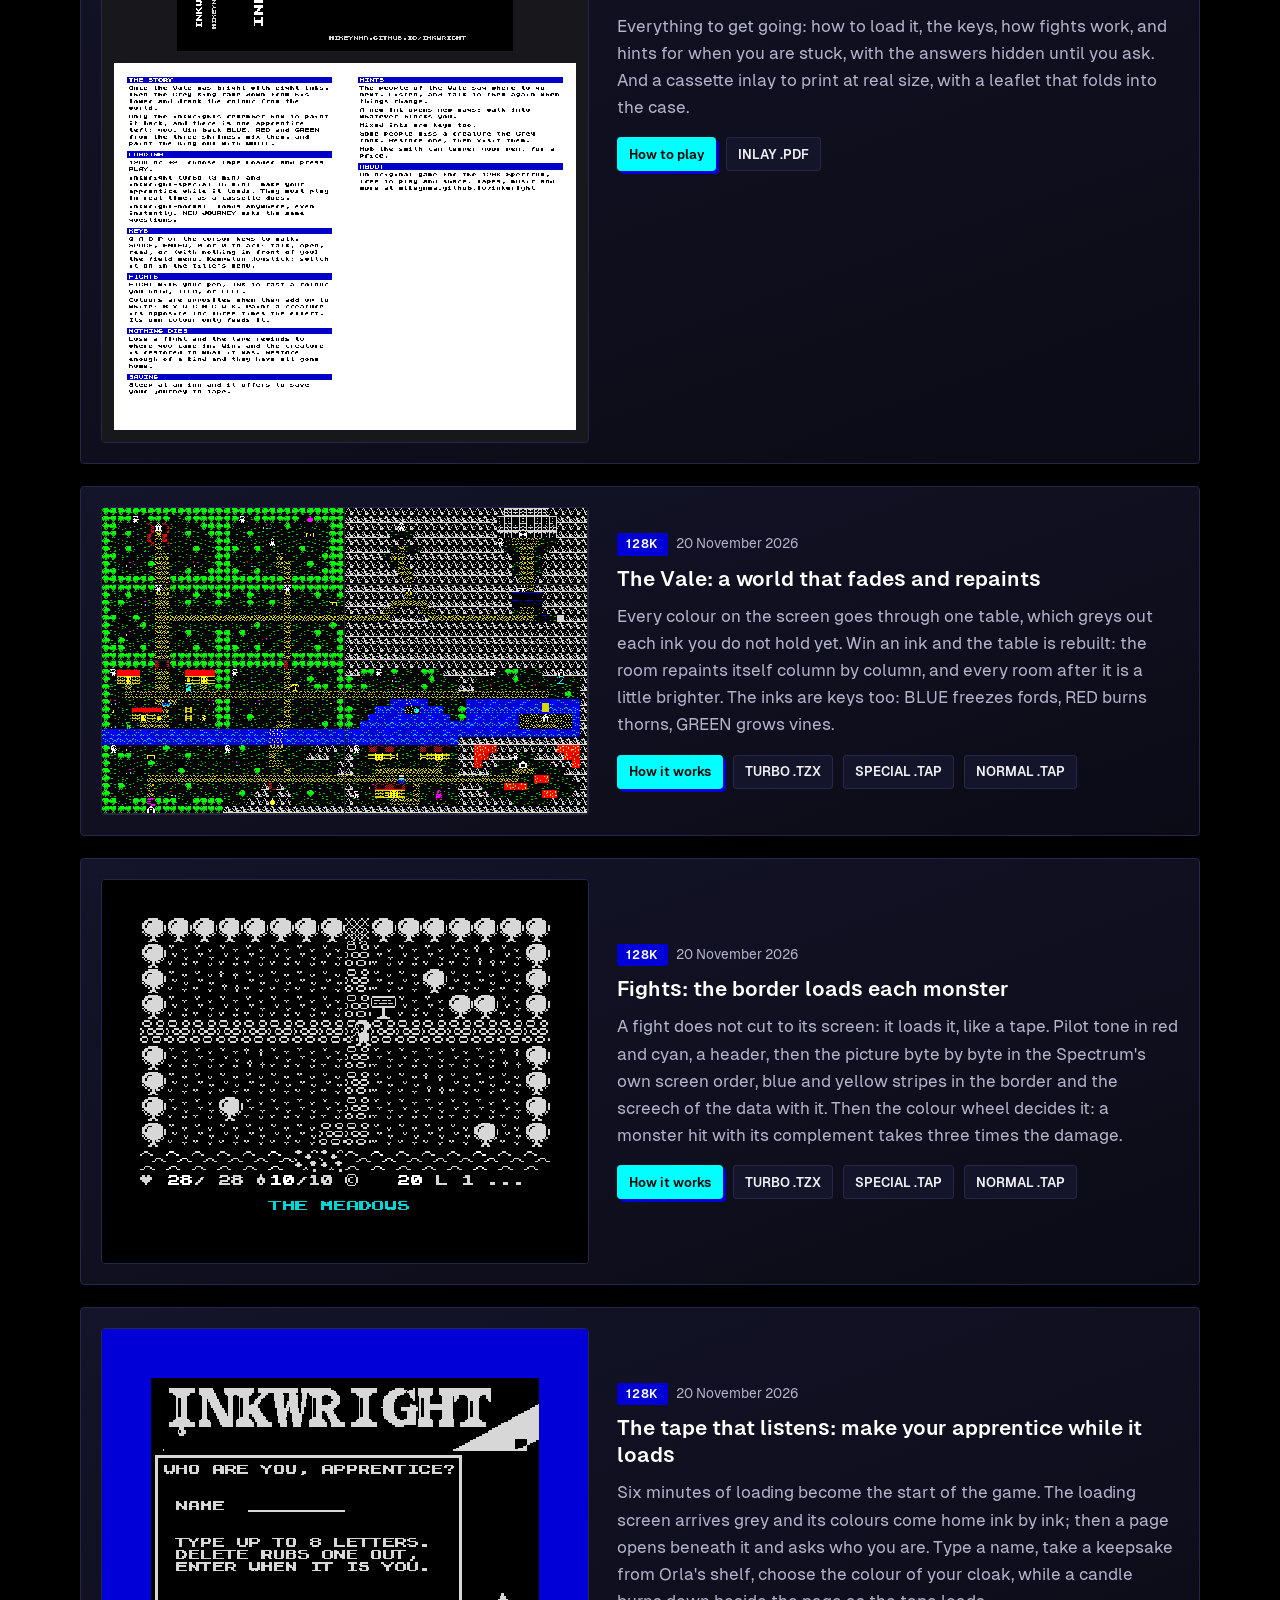
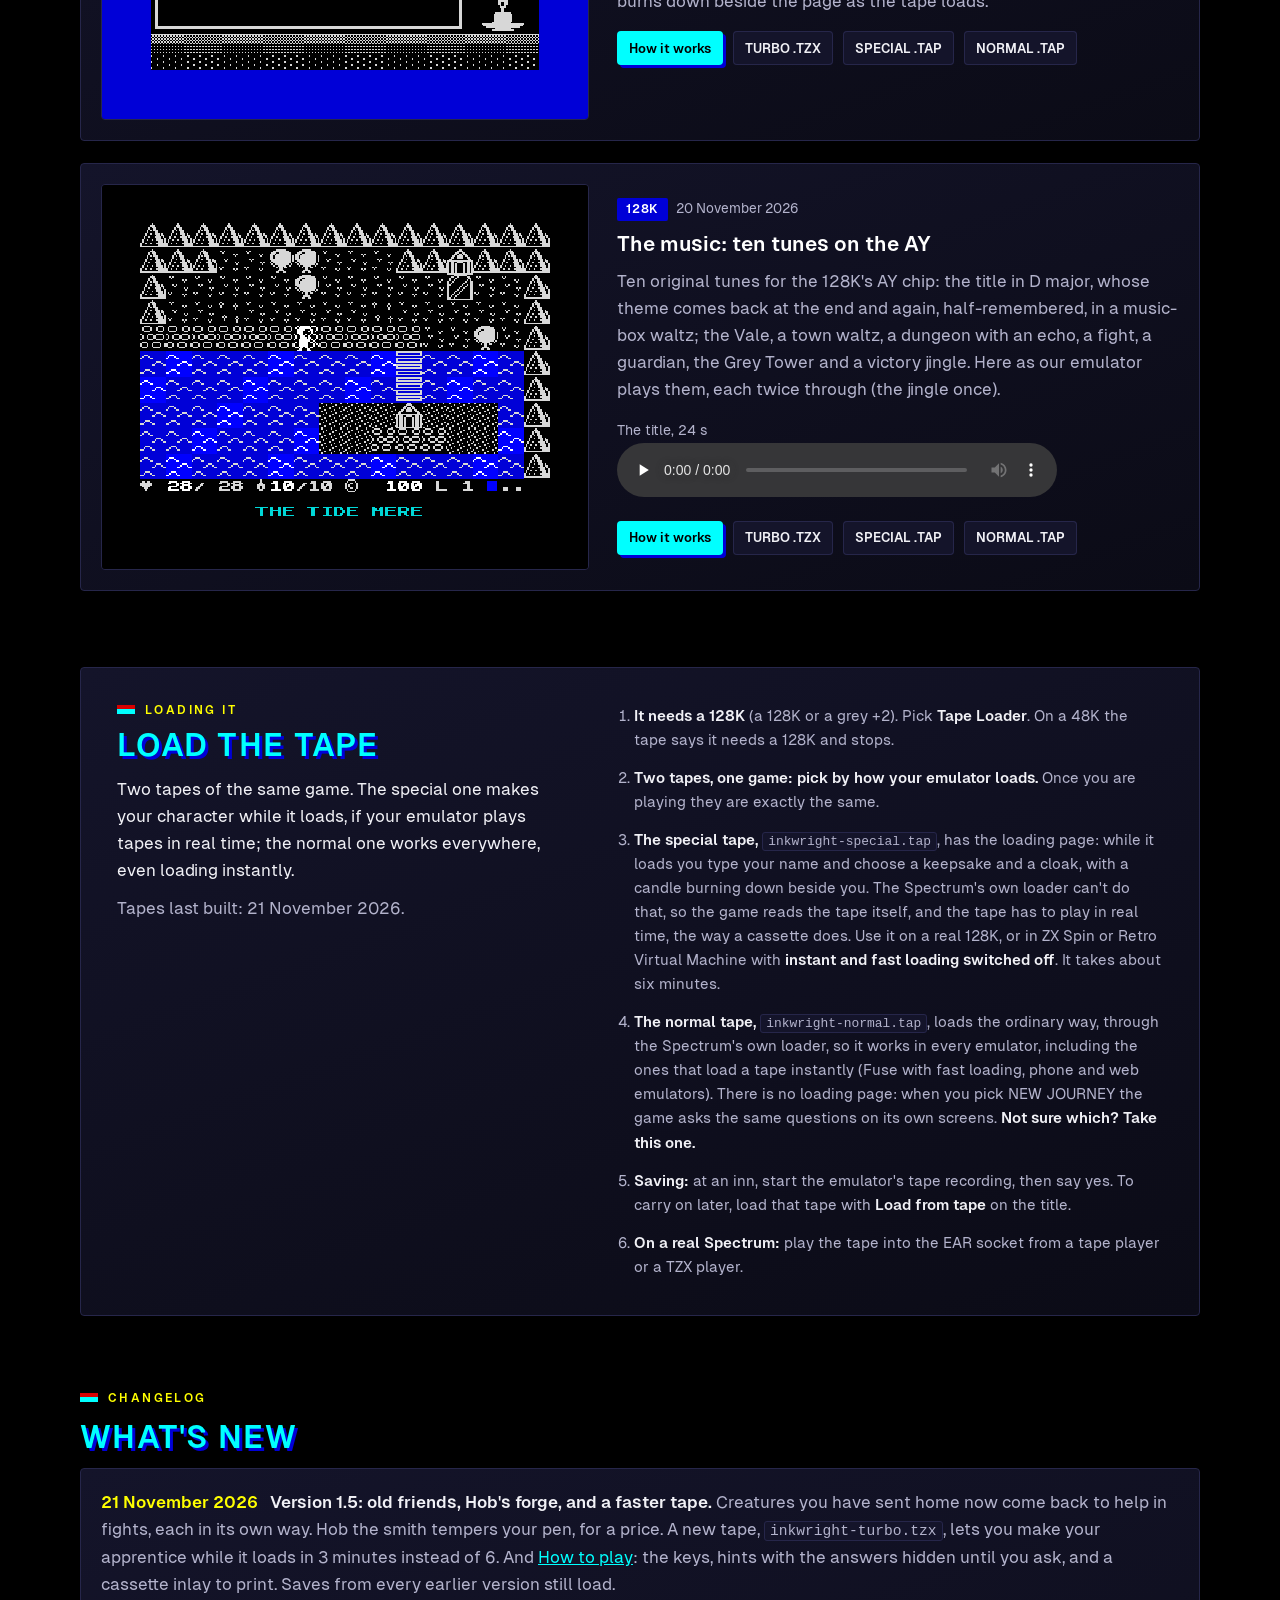
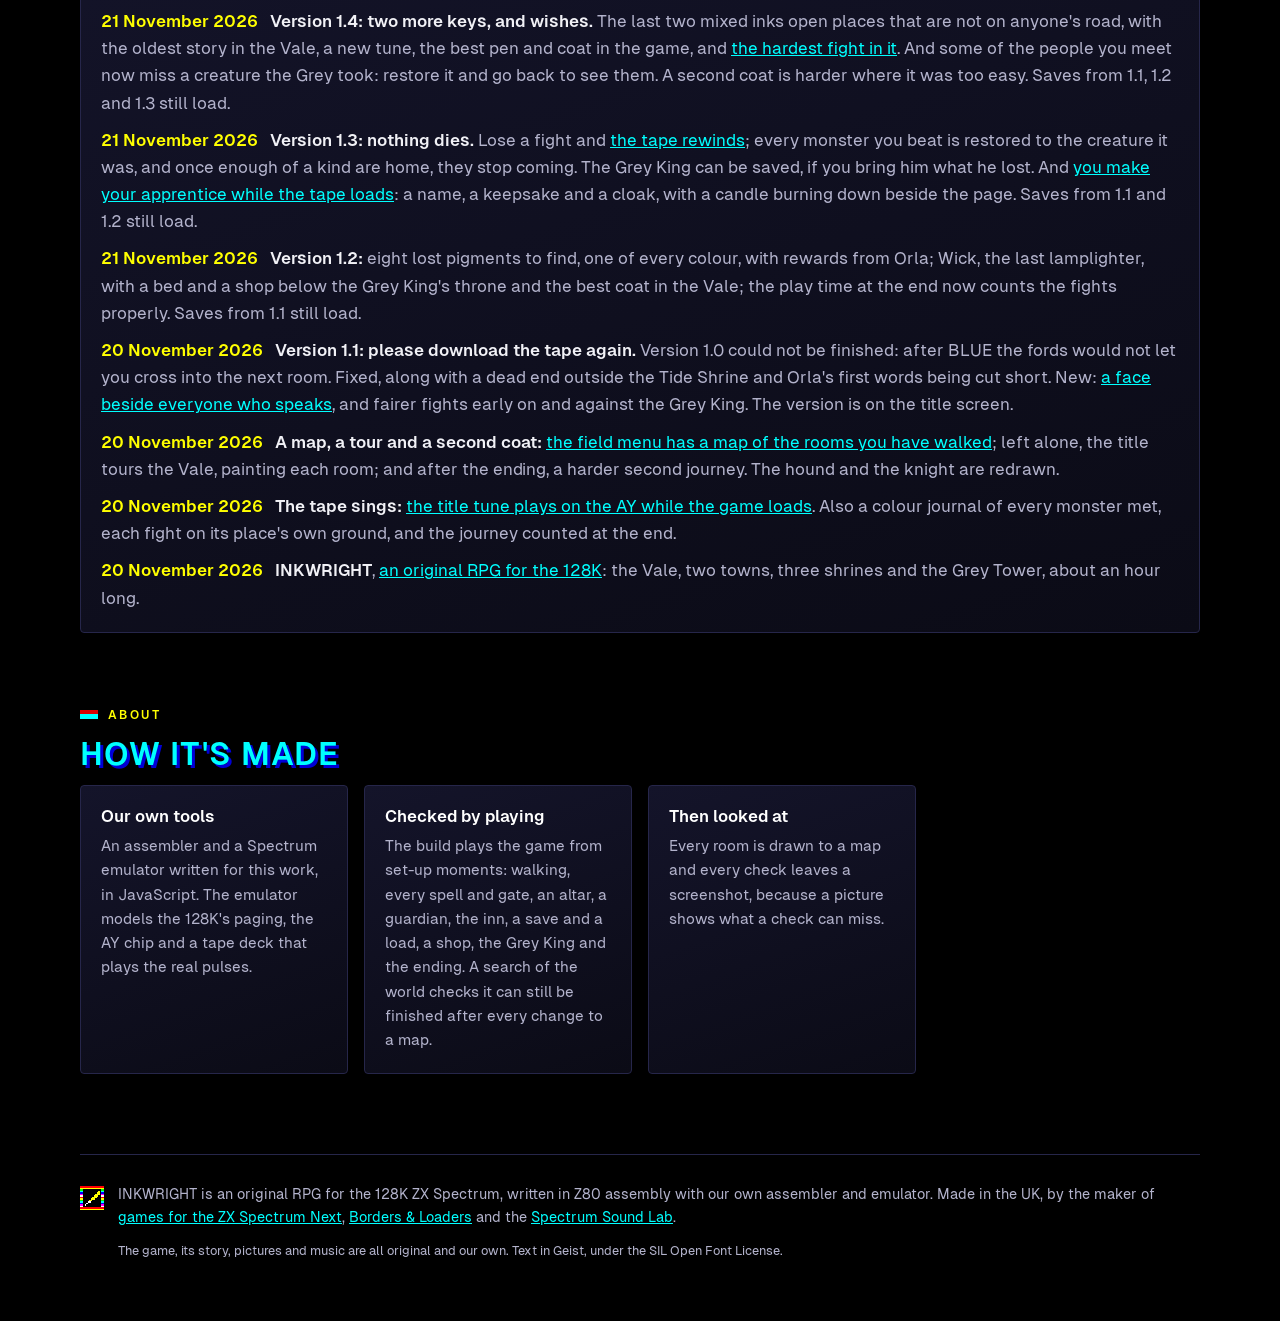
==== commit 0df19c8b: "Site update" ====
--- a/index.html
+++ b/index.html
@@ -64,7 +64,7 @@
       </div>
     </article>
     <article class="demo card">
-      <div class="demo-media"><a class="shot" href="shots/how-to-play/inlay.png" data-caption="The inlay: the card (back flap, spine, front) above the leaflet."><img src="shots/how-to-play/inlay.png" width="530" height="840" loading="lazy" alt="A cassette inlay: a black card with ZX SPECTRUM 128K and rainbow stripes, the INKWRIGHT logo and the loading screen of a prism splitting light; a narrow spine with INKWRIGHT on its side; below it a white leaflet of instructions in the Spectrum font with blue headings"></a></div>
+      <div class="demo-media"><a class="shot" href="shots/how-to-play/inlay.png" data-caption="The inlay: the card (back flap, spine, front) above the leaflet."><img src="shots/how-to-play/inlay.png" width="1592" height="2520" loading="lazy" alt="A cassette inlay: a black card with ZX SPECTRUM 128K and rainbow stripes, the INKWRIGHT logo and the loading screen of a prism splitting light; a narrow spine with INKWRIGHT on its side; below it a white leaflet of instructions in the Spectrum font with blue headings"></a></div>
       <div class="demo-text">
         <p class="badges"><span class="badge m128K">128K</span><span class="date">20 November 2026</span></p>
         <h3><a href="demos/how-to-play/">How to play: the keys, hints, and a tape inlay</a></h3>
@@ -167,7 +167,12 @@
   </div>
 </footer>
 <dialog class="lightbox" aria-label="Screenshot">
-  <figure><img alt=""><figcaption></figcaption></figure>
+  <figure><div class="lb-view"><img alt=""></div><figcaption></figcaption></figure>
+  <div class="lb-zoom" role="group" aria-label="Zoom">
+    <button type="button" class="lb-out" aria-label="Zoom out">&minus;</button>
+    <button type="button" class="lb-fit" aria-label="Fit it to the screen">Fit</button>
+    <button type="button" class="lb-in" aria-label="Zoom in">+</button>
+  </div>
   <button class="lb-btn lb-prev" type="button" aria-label="Previous picture">&lsaquo;</button>
   <button class="lb-btn lb-next" type="button" aria-label="Next picture">&rsaquo;</button>
   <button class="lb-btn lb-close" type="button" autofocus aria-label="Close">&times;</button>
--- a/site.css
+++ b/site.css
@@ -149,7 +149,13 @@
 .lightbox { padding: 0; border: 0; background: transparent; max-width: 96vw; max-height: 96vh; }
 .lightbox::backdrop { background: rgb(0 0 0 / 0.92); }
 .lightbox figure { margin: 0; text-align: center; }
-.lightbox img { max-width: 92vw; max-height: 84vh; image-rendering: pixelated; }
+.lb-view { width: 92vw; height: 84vh; overflow: auto; display: flex; overscroll-behavior: contain; }
+.lb-view img { margin: auto; max-width: 100%; max-height: 100%; image-rendering: pixelated; }
+.lb-view.zoomed { cursor: grab; }
+.lb-view.zoomed.dragging { cursor: grabbing; }
+.lb-view.zoomed img { max-width: none; max-height: none; }
+.lb-zoom { position: fixed; bottom: 16px; left: 50%; transform: translateX(-50%); display: flex; gap: 8px; }
+.lb-zoom button { min-width: 48px; height: 40px; padding: 0 12px; border-radius: 20px; border: 1px solid var(--border); background: var(--card); color: var(--fg); font: 600 1.05rem/1 Geist, system-ui, sans-serif; cursor: pointer; }
 .lightbox figcaption { color: var(--muted); margin-top: 8px; max-width: 80ch; margin-inline: auto; }
 .lb-btn { position: fixed; top: 50%; transform: translateY(-50%); width: 48px; height: 48px; border-radius: 50%; border: 1px solid var(--border); background: var(--card); color: var(--fg); font-size: 28px; cursor: pointer; }
 .lb-prev { left: 16px; } .lb-next { right: 16px; }
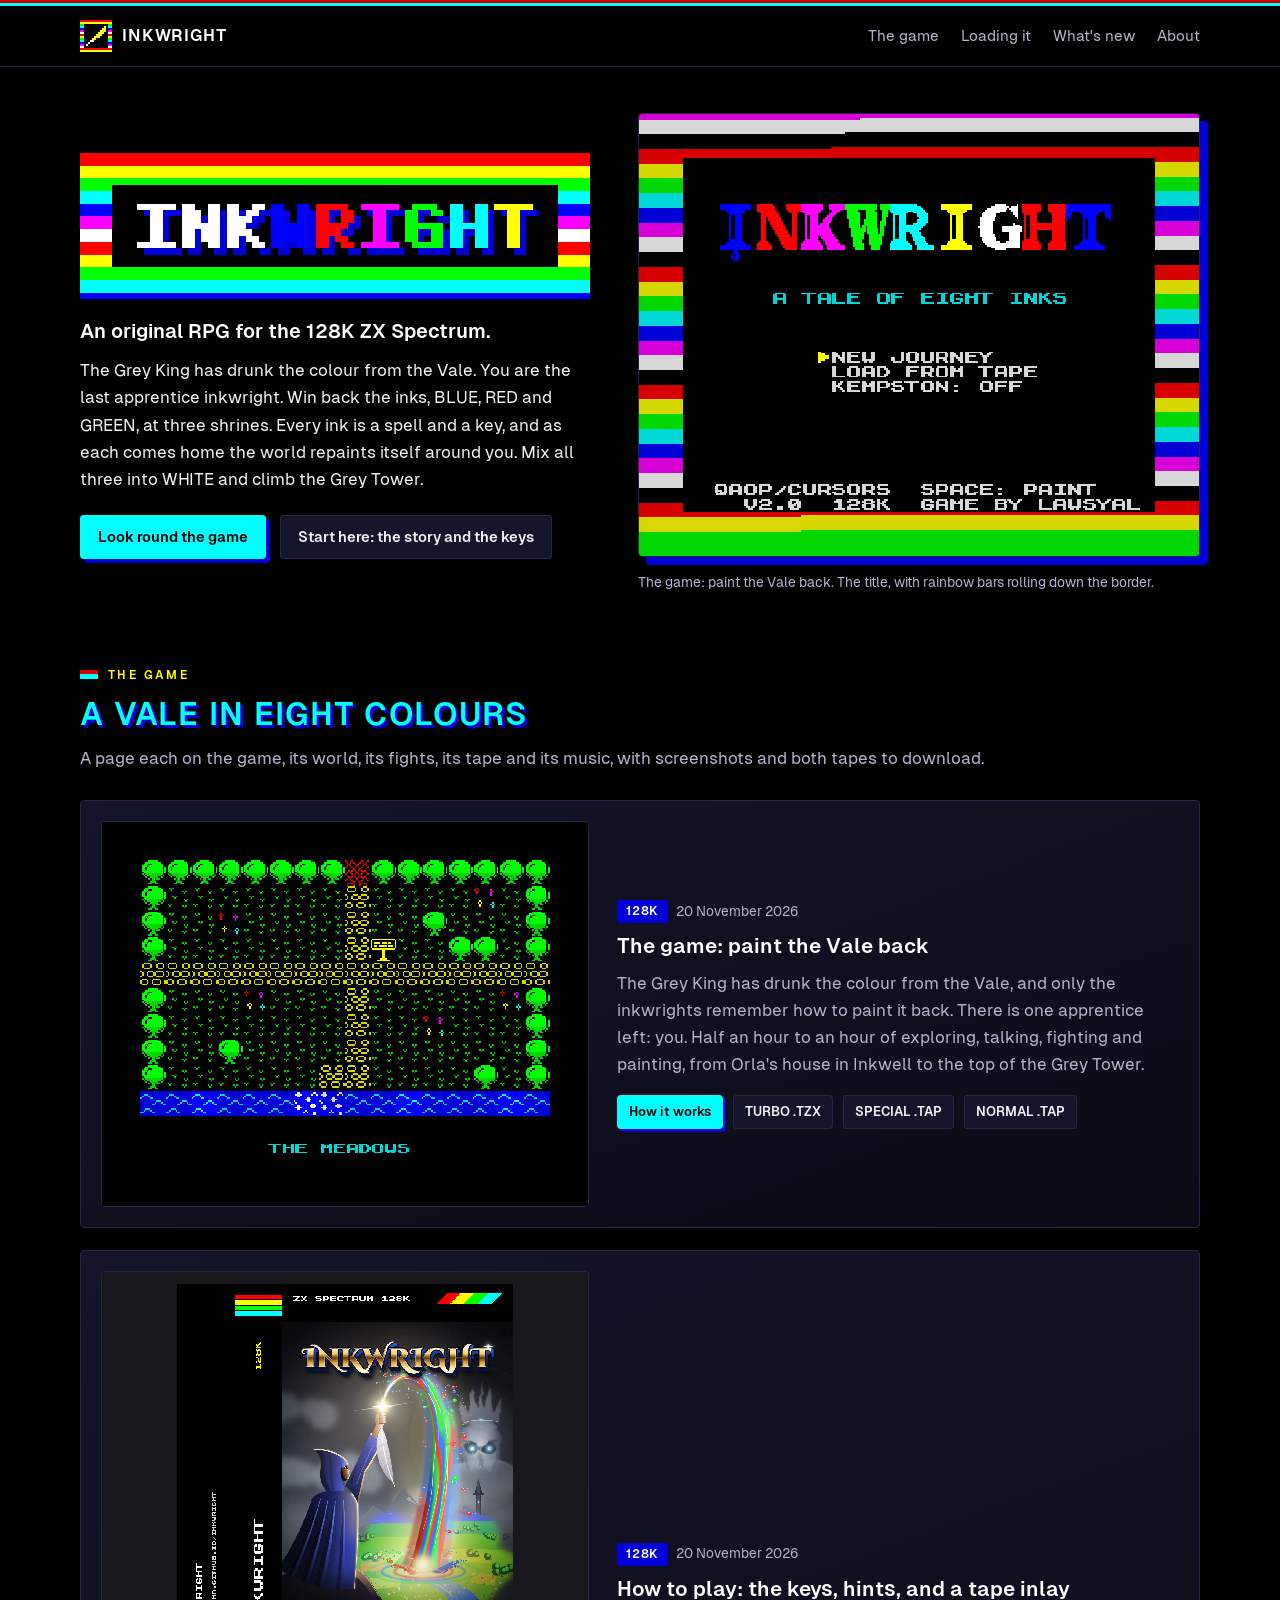
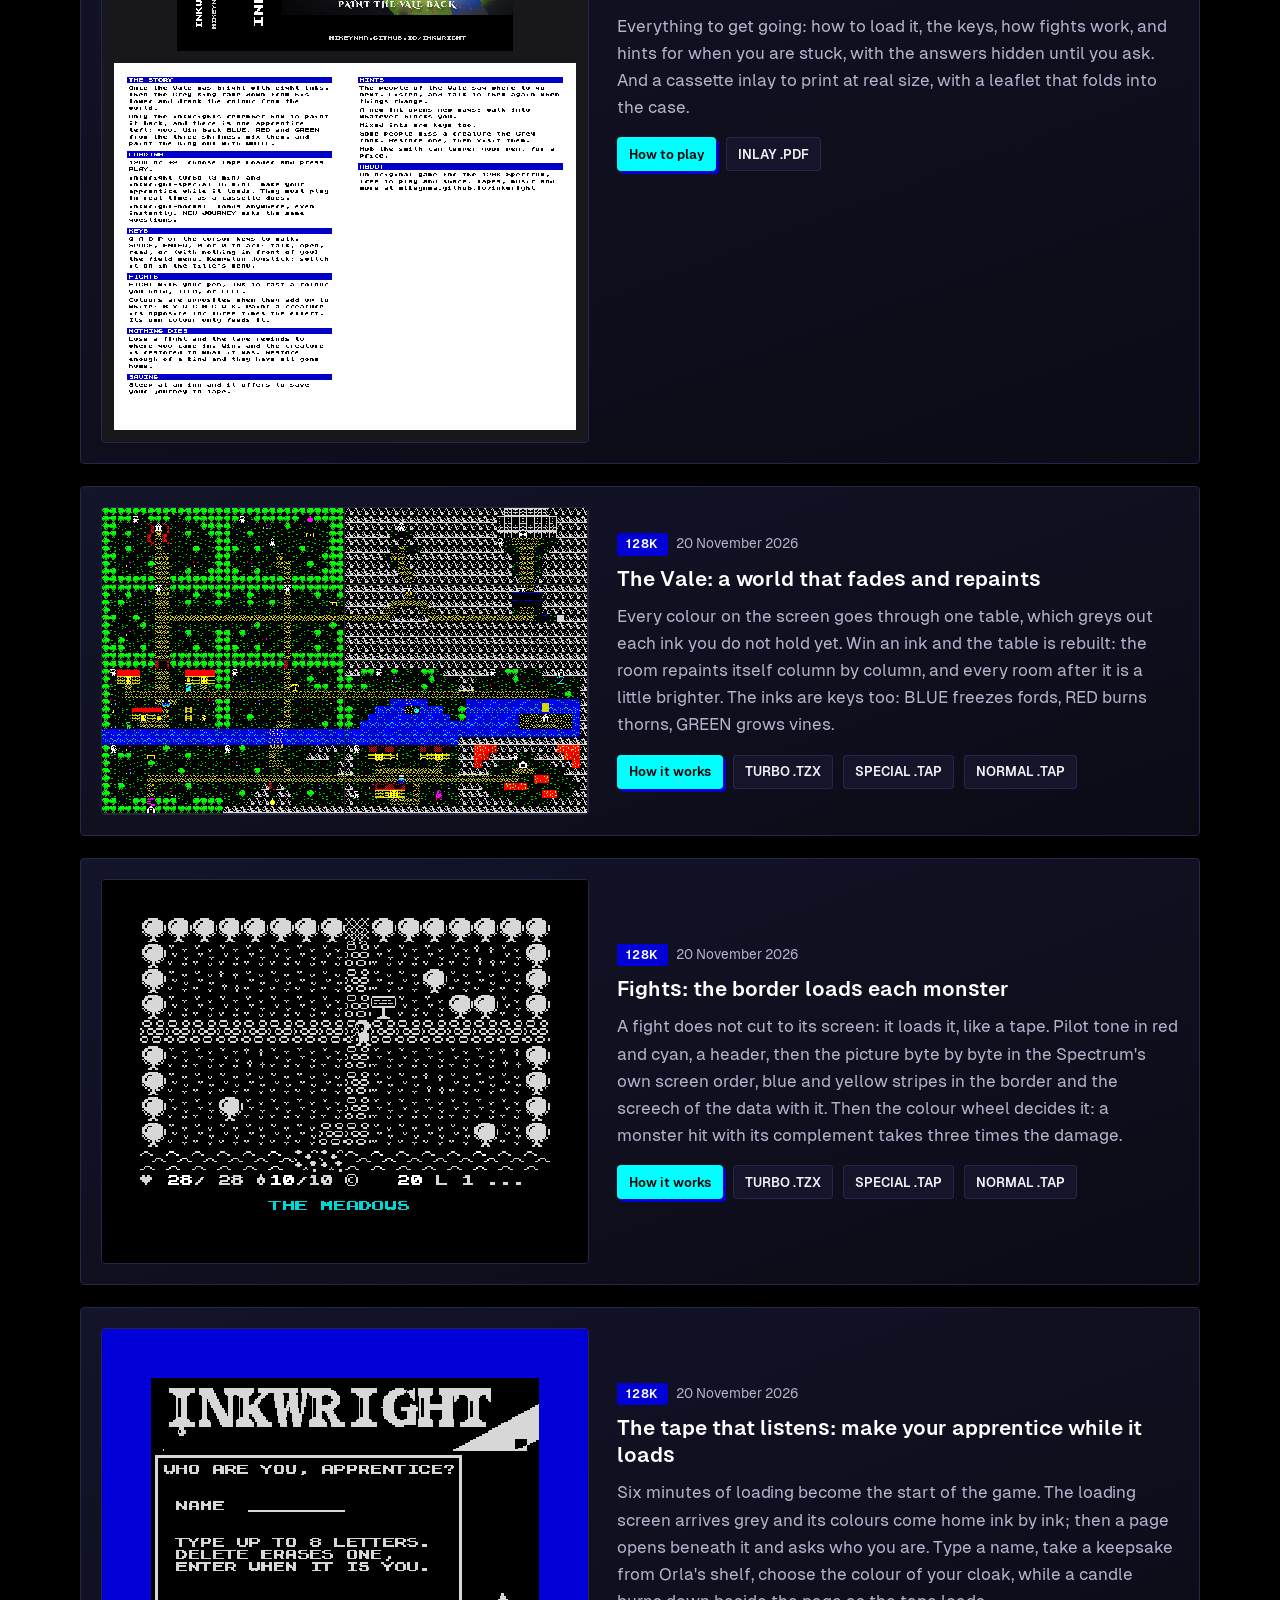
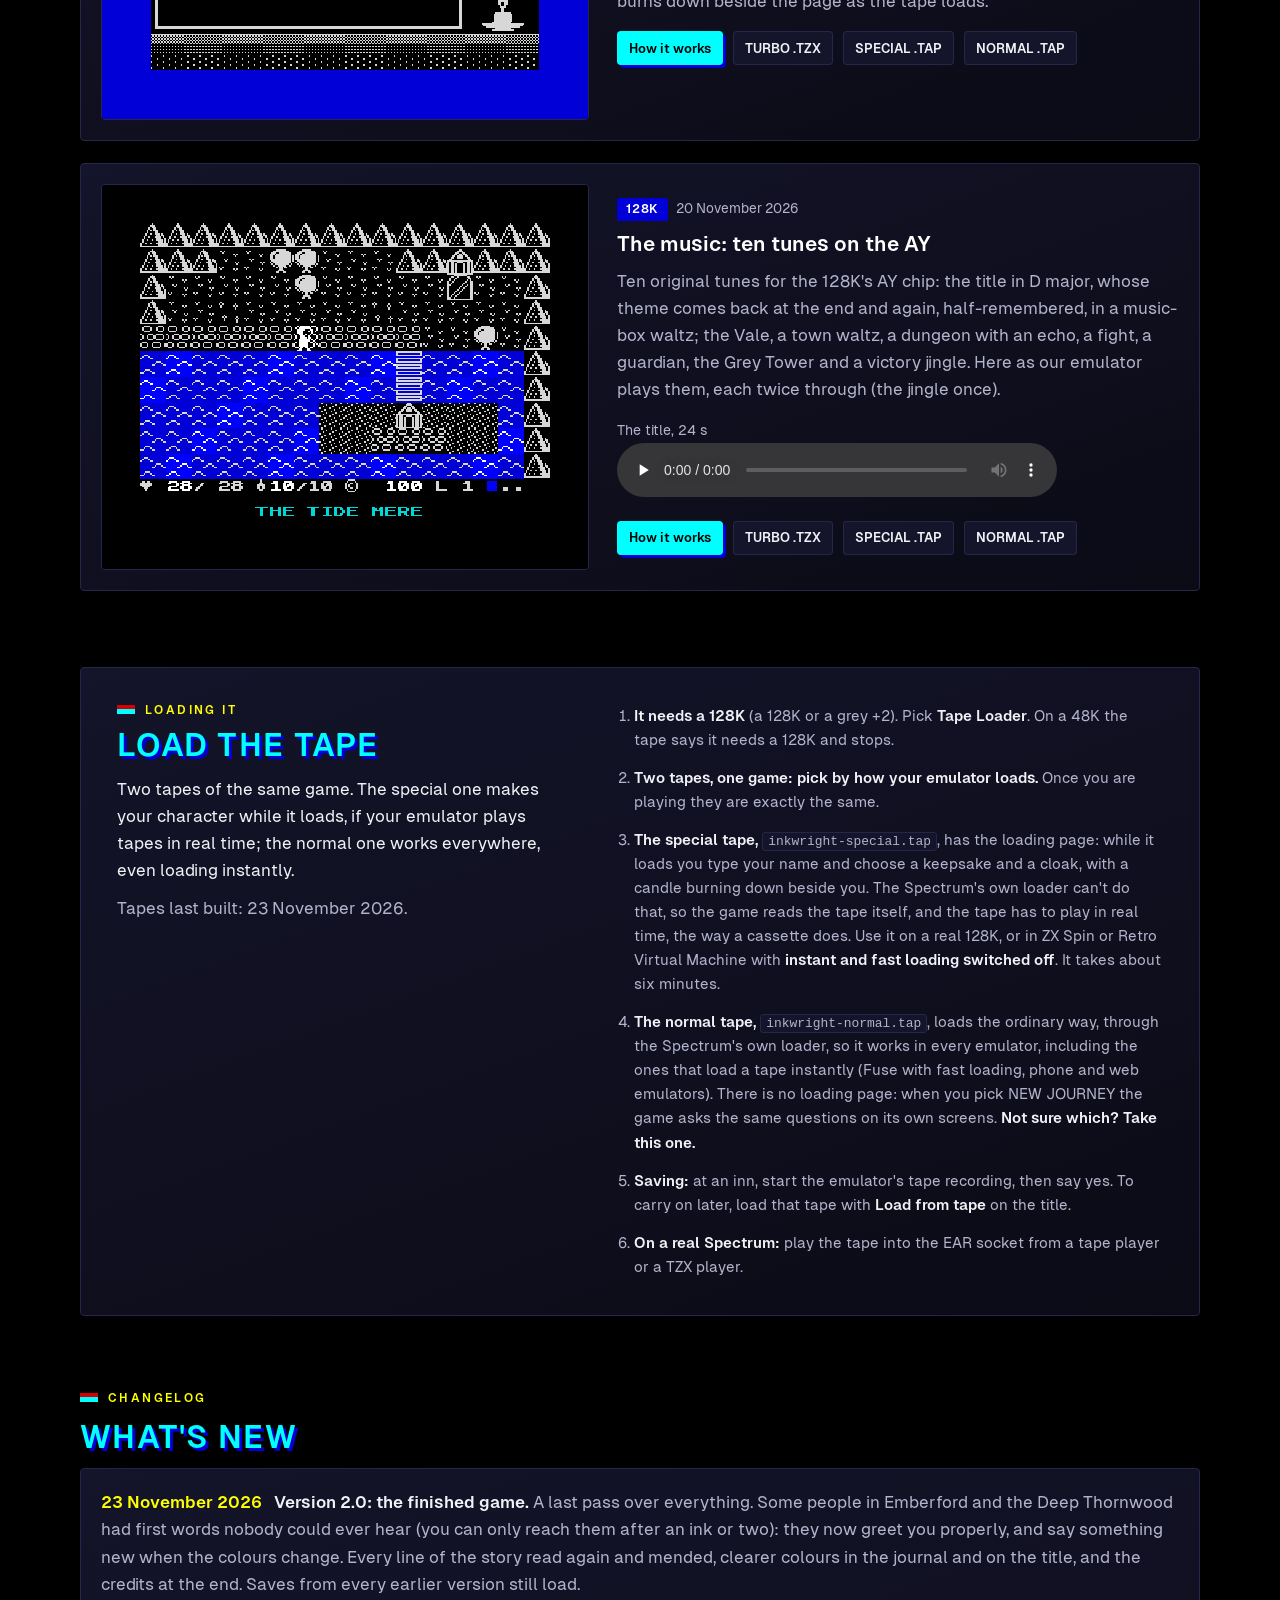
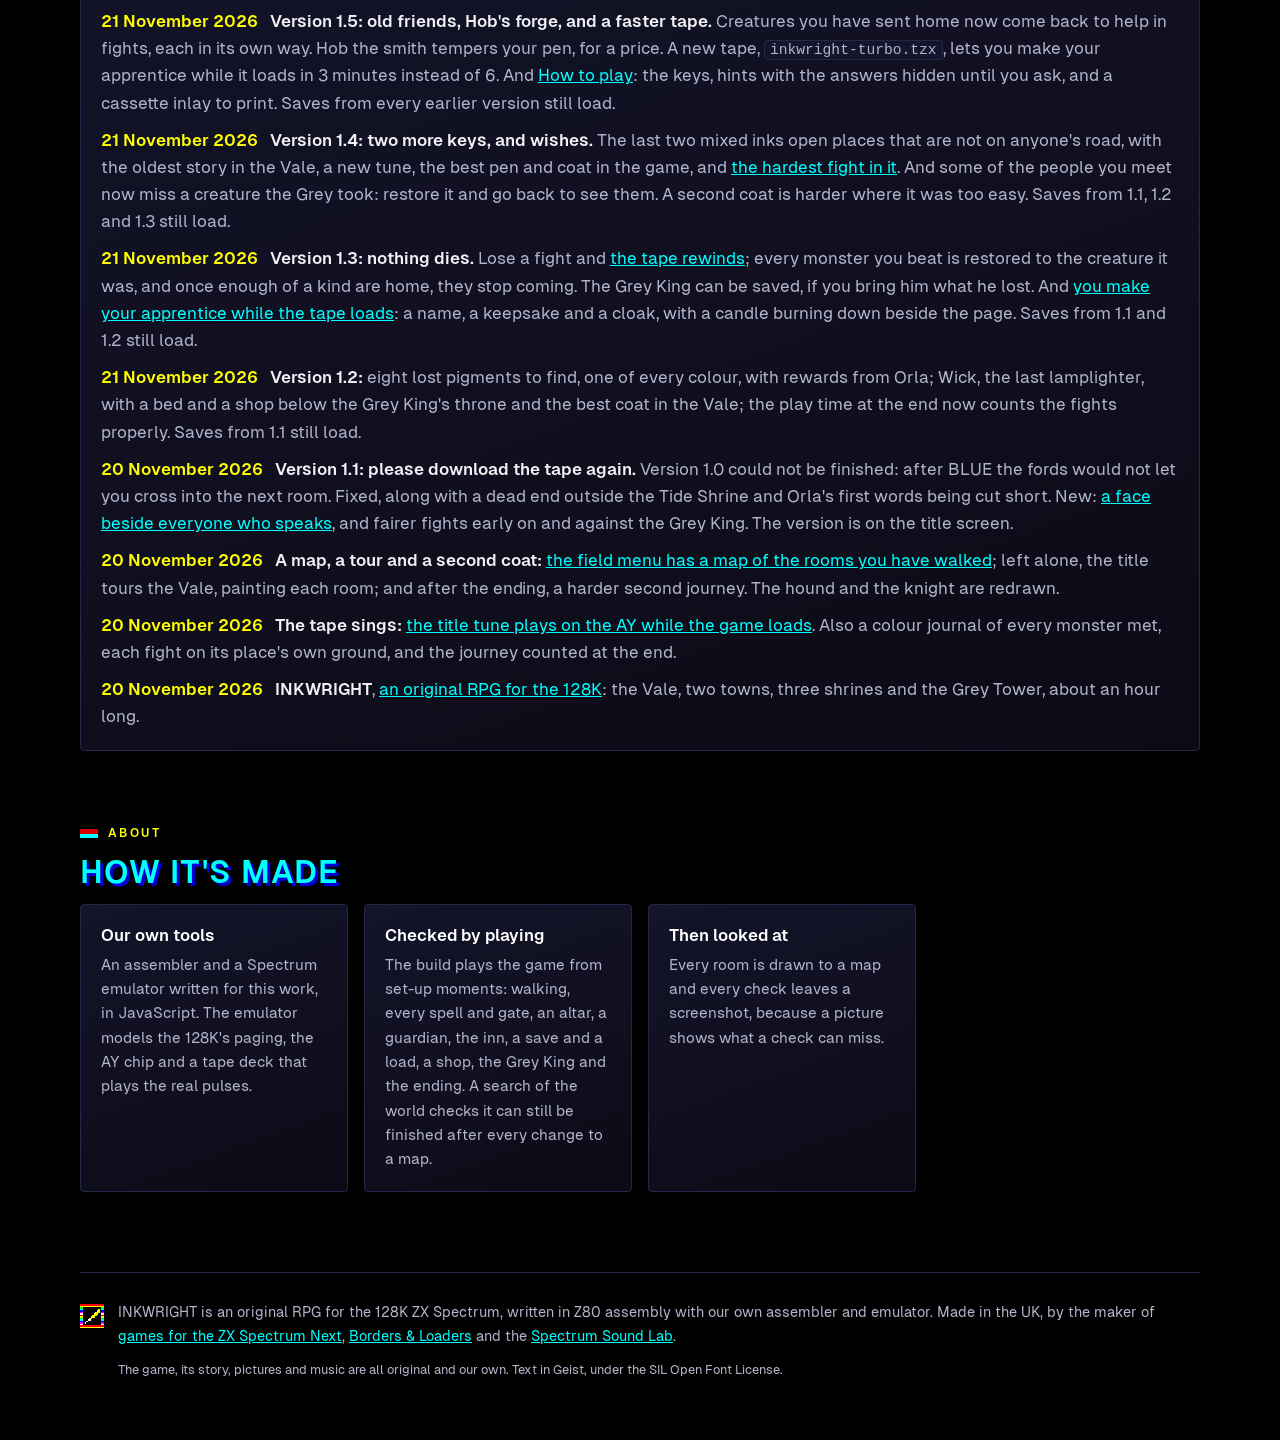
==== commit b1238ebd: "Site update" ====
--- a/index.html
+++ b/index.html
@@ -118,7 +118,7 @@
       <p class="eyebrow">Loading it</p>
       <h2>Load the tape</h2>
       <p>Two tapes of the same game. The special one makes your character while it loads, if your emulator plays tapes in real time; the normal one works everywhere, even loading instantly.</p>
-      <p class="meta">Tapes last built: 21 November 2026.</p>
+      <p class="meta">Tapes last built: 23 November 2026.</p>
     </div>
     <ol class="steps">
       <li><b>It needs a 128K</b> (a 128K or a grey +2). Pick <b>Tape Loader</b>. On a 48K the tape says it needs a 128K and stops.</li>
@@ -136,6 +136,7 @@
   <h2>What's new</h2>
   <div class="log card">
     <ul>
+      <li><time datetime="2026-11-23">23 November 2026</time> <b>Version 2.0: the finished game.</b> A last pass over everything. Some people in Emberford and the Deep Thornwood had first words nobody could ever hear (you can only reach them after an ink or two): they now greet you properly, and say something new when the colours change. Every line of the story read again and mended, clearer colours in the journal and on the title, and the credits at the end. Saves from every earlier version still load.</li>
       <li><time datetime="2026-11-21">21 November 2026</time> <b>Version 1.5: old friends, Hob's forge, and a faster tape.</b> Creatures you have sent home now come back to help in fights, each in its own way. Hob the smith tempers your pen, for a price. A new tape, <code>inkwright-turbo.tzx</code>, lets you make your apprentice while it loads in 3 minutes instead of 6. And <a href="demos/how-to-play/">How to play</a>: the keys, hints with the answers hidden until you ask, and a cassette inlay to print. Saves from every earlier version still load.</li>
       <li><time datetime="2026-11-21">21 November 2026</time> <b>Version 1.4: two more keys, and wishes.</b> The last two mixed inks open places that are not on anyone's road, with the oldest story in the Vale, a new tune, the best pen and coat in the game, and <a href="demos/the-game/">the hardest fight in it</a>. And some of the people you meet now miss a creature the Grey took: restore it and go back to see them. A second coat is harder where it was too easy. Saves from 1.1, 1.2 and 1.3 still load.</li>
       <li><time datetime="2026-11-21">21 November 2026</time> <b>Version 1.3: nothing dies.</b> Lose a fight and <a href="demos/fights/">the tape rewinds</a>; every monster you beat is restored to the creature it was, and once enough of a kind are home, they stop coming. The Grey King can be saved, if you bring him what he lost. And <a href="demos/the-tape/">you make your apprentice while the tape loads</a>: a name, a keepsake and a cloak, with a candle burning down beside the page. Saves from 1.1 and 1.2 still load.</li>
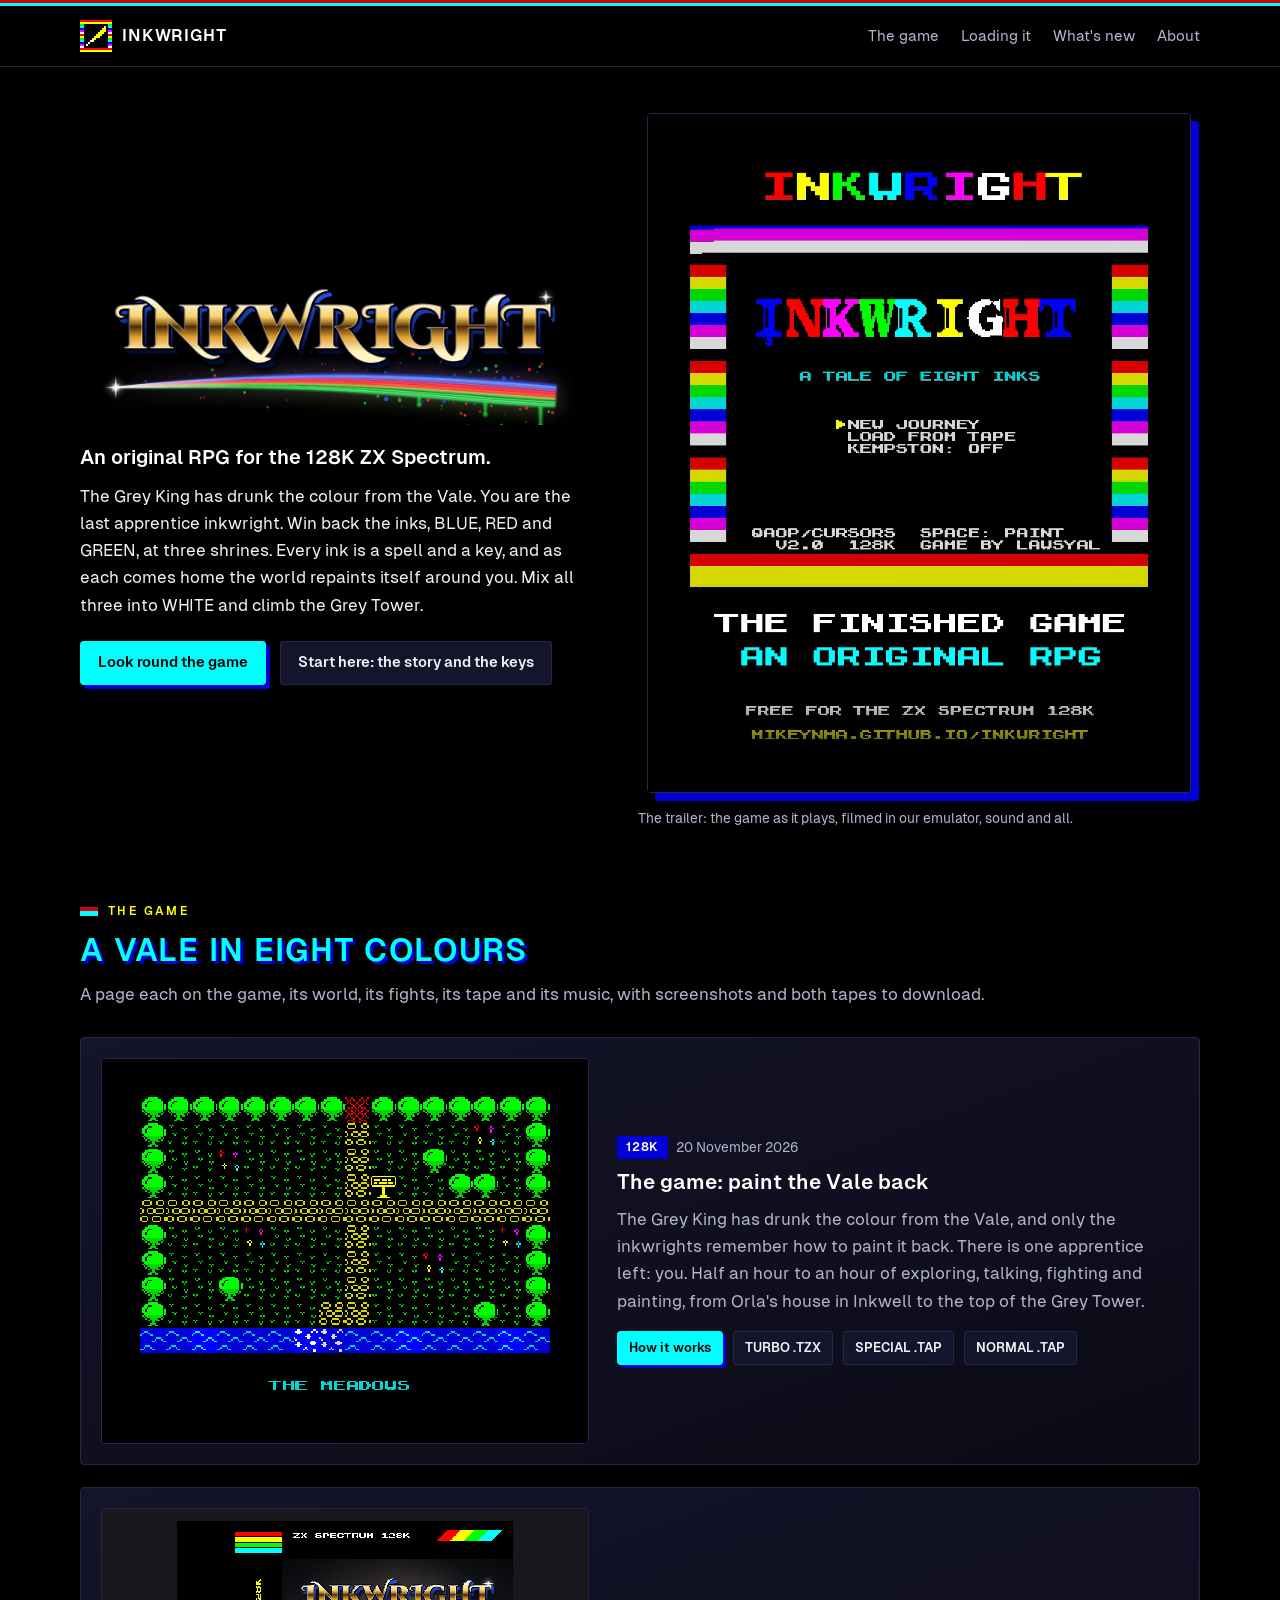
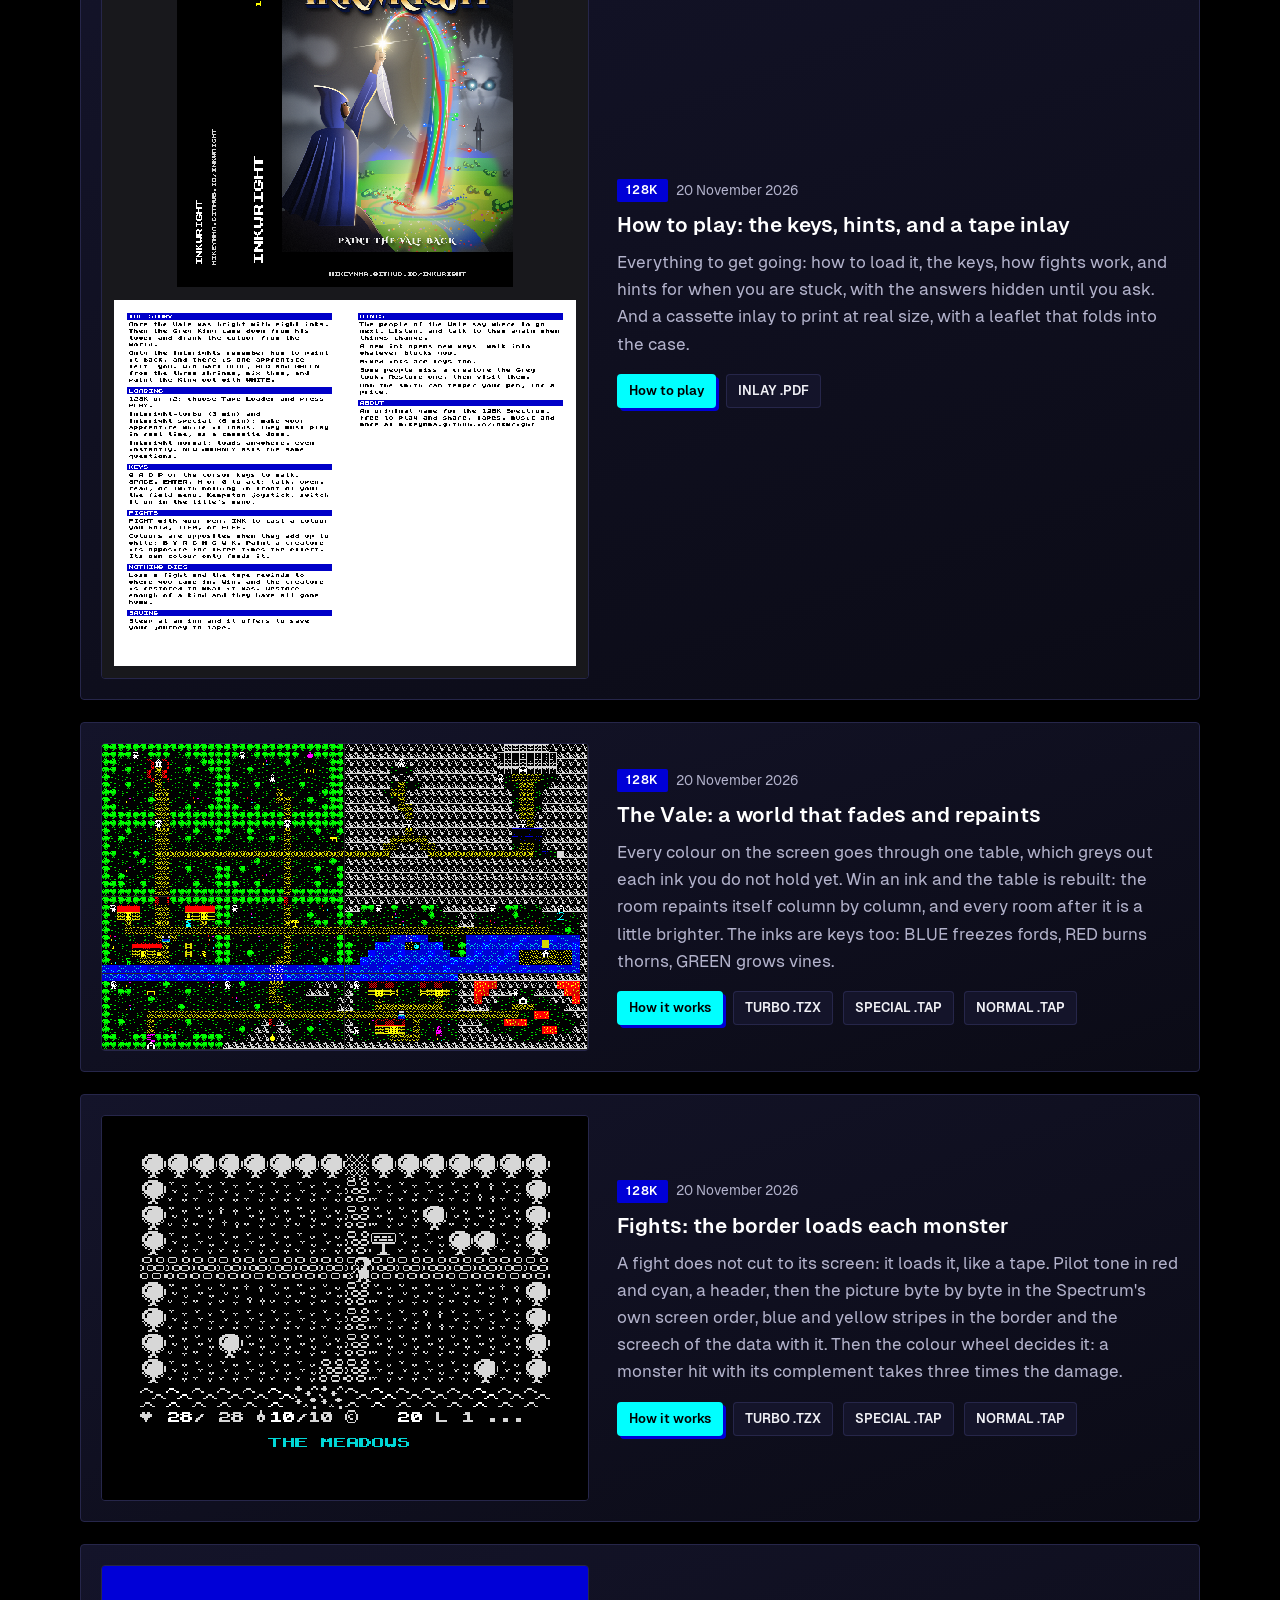
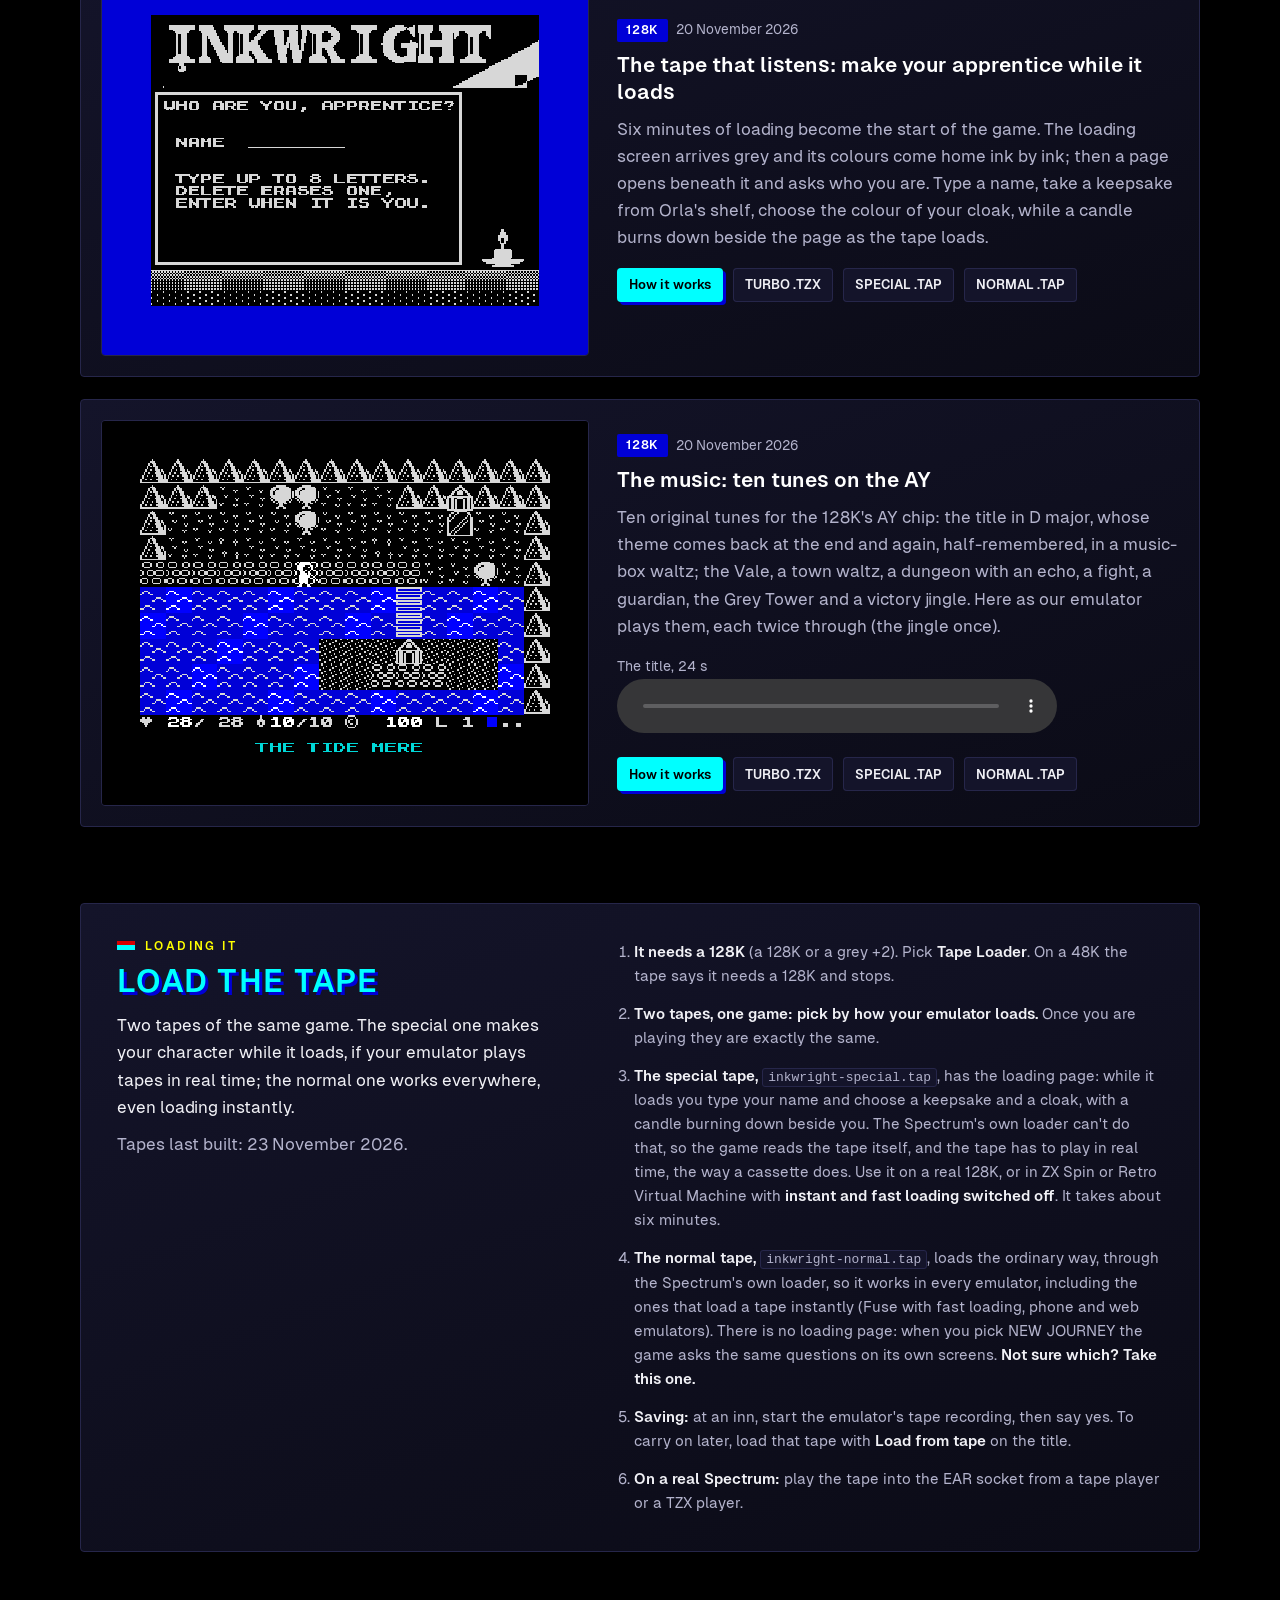
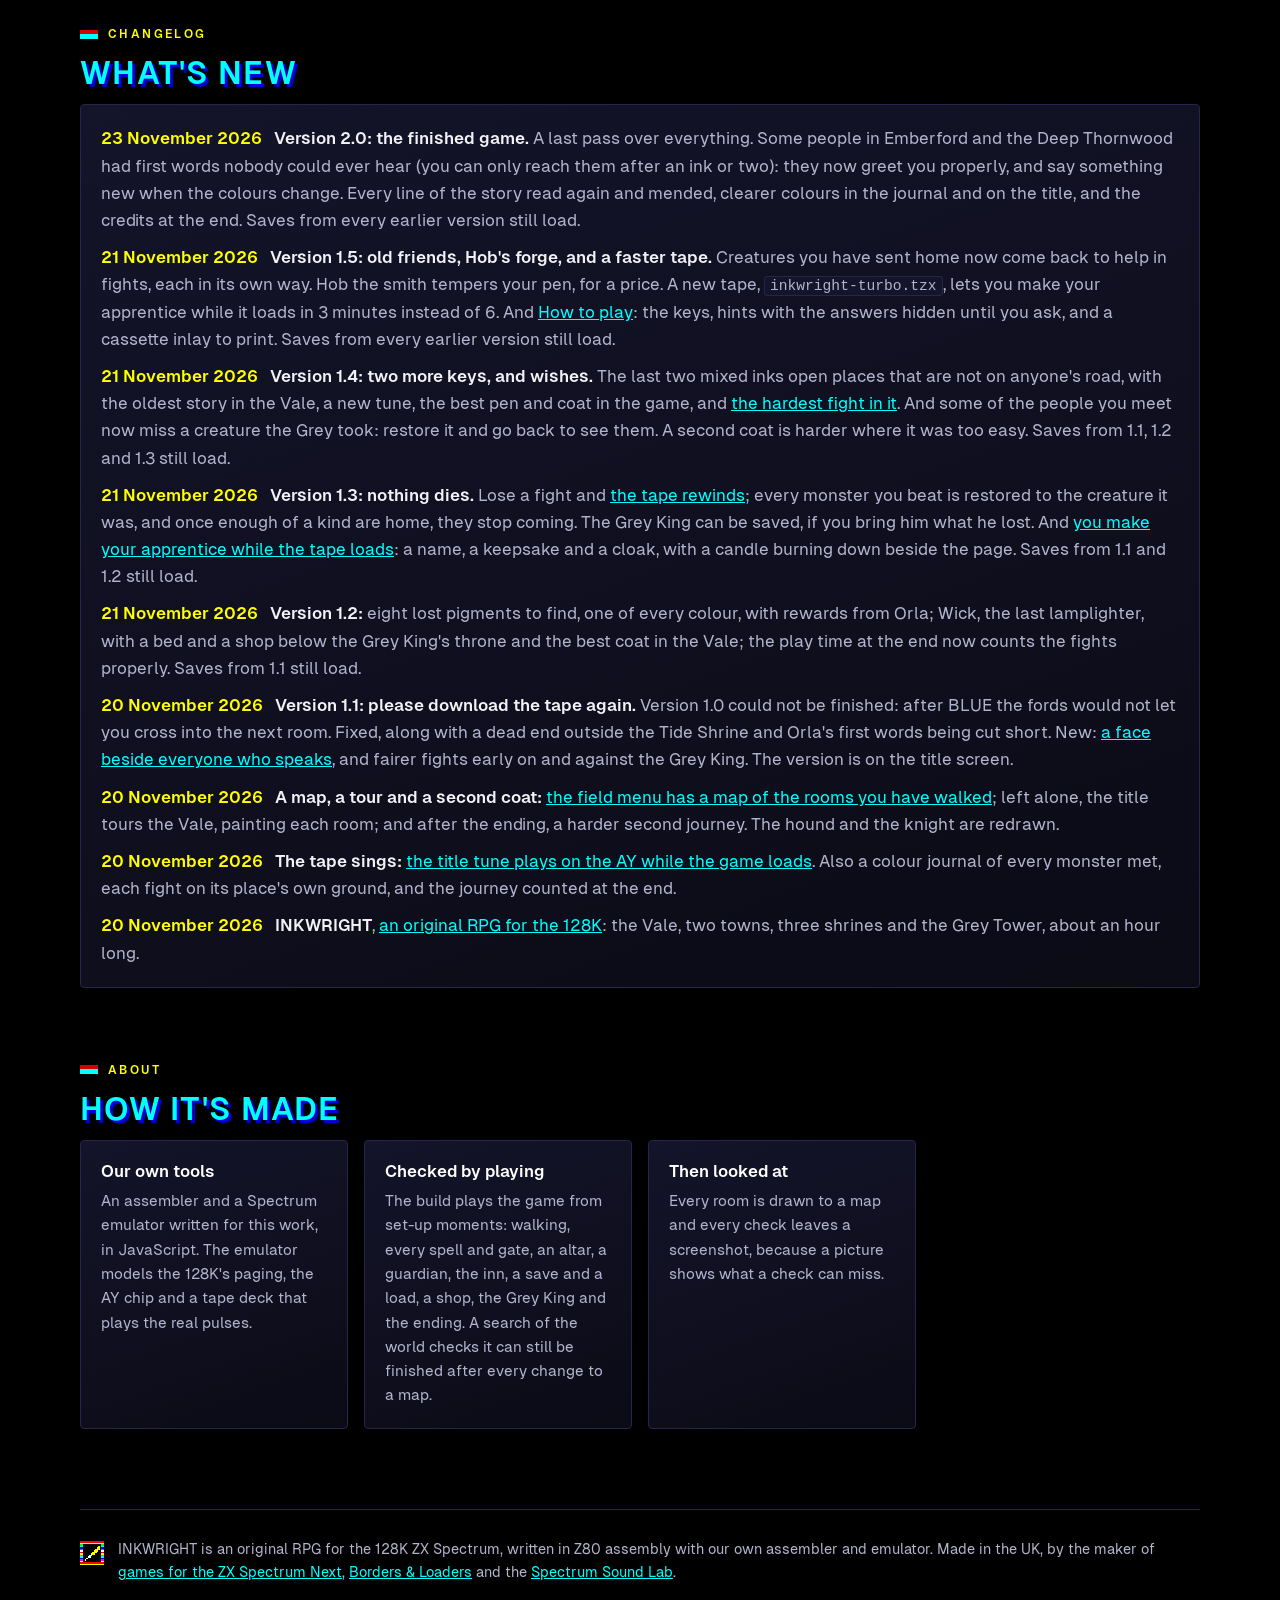
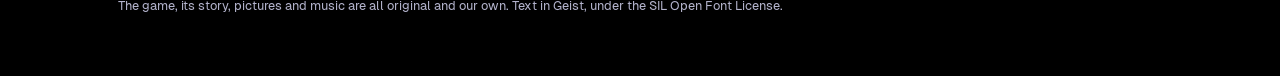
==== commit c67bd4d4: "Site update" ====
--- a/index.html
+++ b/index.html
@@ -35,7 +35,7 @@
 <main>
 <section class="hero wrap">
   <div class="hero-text">
-    <h1><img class="logo" src="logo.png" width="400" height="115" alt="INKWRIGHT"></h1>
+    <h1><img class="logo" src="logo.png" width="600" height="190" alt="INKWRIGHT"></h1>
     <p class="lead">An original RPG for the 128K ZX Spectrum.</p>
     <p>The Grey King has drunk the colour from the Vale. You are the last apprentice inkwright. Win back the inks, BLUE, RED and GREEN, at three shrines. Every ink is a spell and a key, and as each comes home the world repaints itself around you. Mix all three into WHITE and climb the Grey Tower.</p>
     <div class="actions">
@@ -44,8 +44,8 @@
     </div>
   </div>
   <figure class="hero-shot">
-    <a class="shot" href="shots/the-game/title.png" data-caption="The title, with rainbow bars rolling down the border."><img src="shots/the-game/title.png" width="608" height="480" alt="The INKWRIGHT title screen: the name in many colours, A TALE OF EIGHT INKS, a menu, and rainbow bars in the border"></a>
-    <figcaption>The game: paint the Vale back. The title, with rainbow bars rolling down the border.</figcaption>
+    <video src="videos/the-game.mp4" poster="videos/the-game.jpg" width="1080" height="1350" muted loop playsinline controls preload="metadata" aria-label="The game: paint the Vale back: The trailer: the game as it plays, filmed in our emulator, sound and all"></video>
+    <figcaption>The trailer: the game as it plays, filmed in our emulator, sound and all.</figcaption>
   </figure>
 </section>
 
--- a/site.css
+++ b/site.css
@@ -76,12 +76,13 @@
 .hero { display: grid; grid-template-columns: 1fr 1.1fr; gap: 48px; align-items: center; padding-top: 52px; }
 .hero h1 { margin: 6px 0 18px; }
 .hero h1.title { font: 900 clamp(1.8rem, 4vw, 2.7rem)/1.15 Geist, system-ui, sans-serif; color: var(--heading); text-shadow: 3px 3px 0 var(--blue); }
-.logo { display: block; width: min(560px, 100%); image-rendering: pixelated; }
+.logo { display: block; width: min(600px, 100%); height: auto; }
 .lead { font: 600 1.25rem/1.4 Geist, system-ui, sans-serif; color: var(--heading); }
 .actions { display: flex; flex-wrap: wrap; gap: 14px; margin-top: 22px; }
 .hero-shot { margin: 0; }
 .hero-shot img, .hero-shot video, .gallery img, .demo-media img, .demo-media video { display: block; width: 100%; image-rendering: pixelated; background: #000; border: 1px solid var(--border); border-radius: var(--radius); }
 .hero-shot img, .hero-shot video { box-shadow: 8px 8px 0 var(--blue); }
+.hero-shot video, .demo-media video { width: auto; max-width: 100%; height: auto; max-height: 680px; margin: 0 auto; image-rendering: auto; }
 .hero-shot figcaption { margin-top: 14px; font-size: 0.86rem; color: var(--muted); }
 
 /* the demos on the front page */
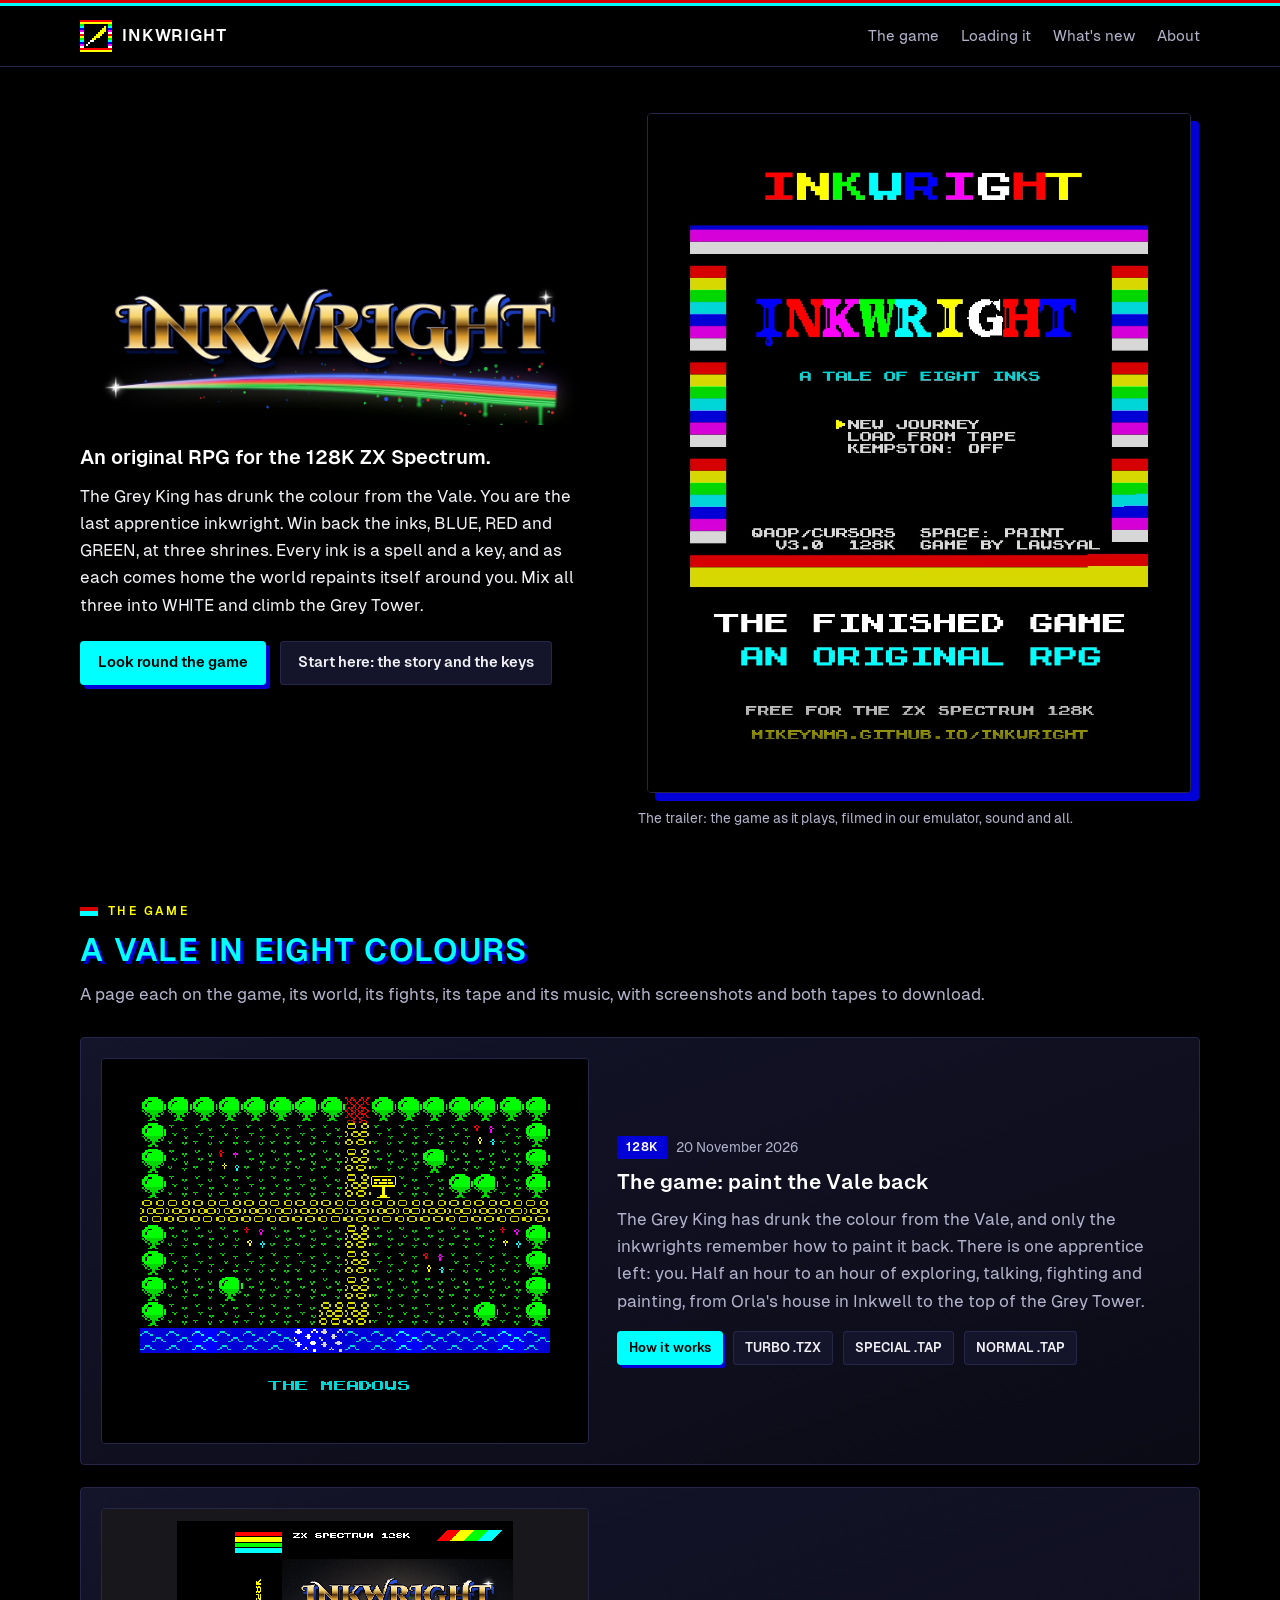
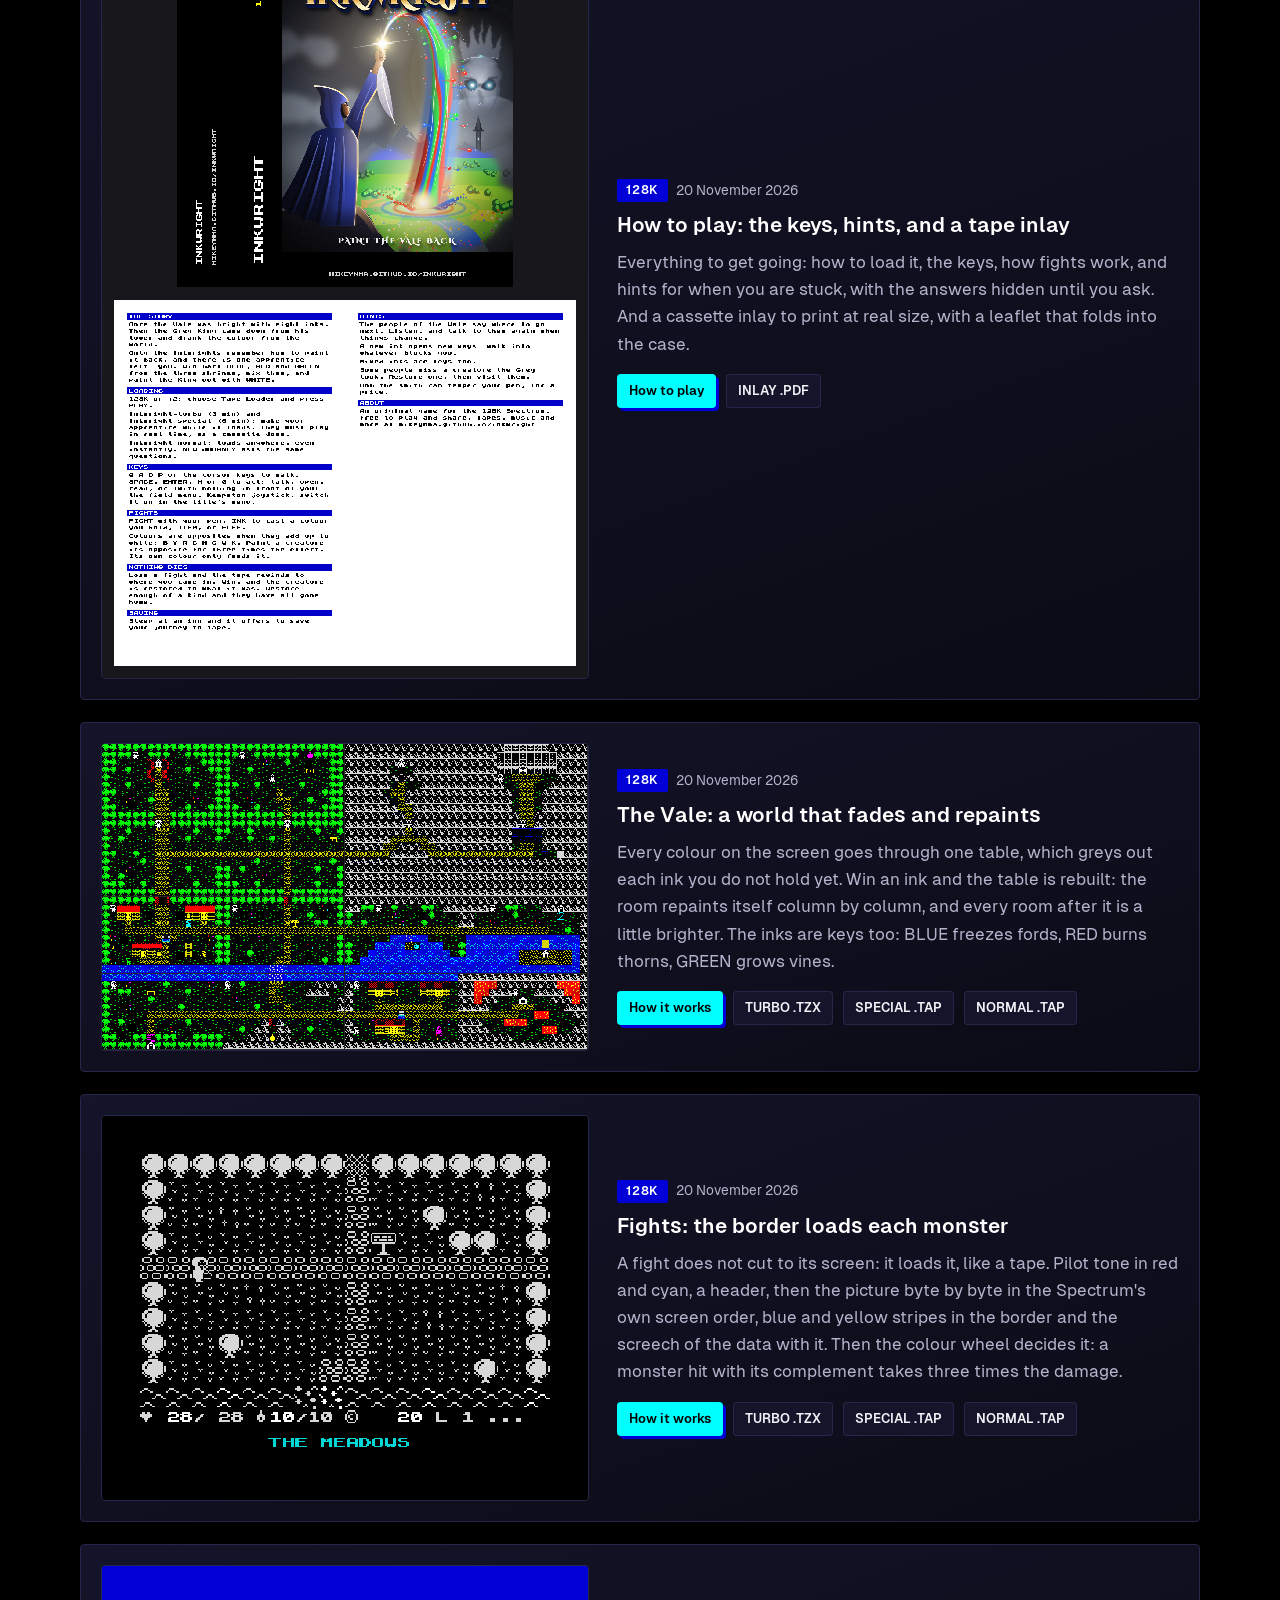
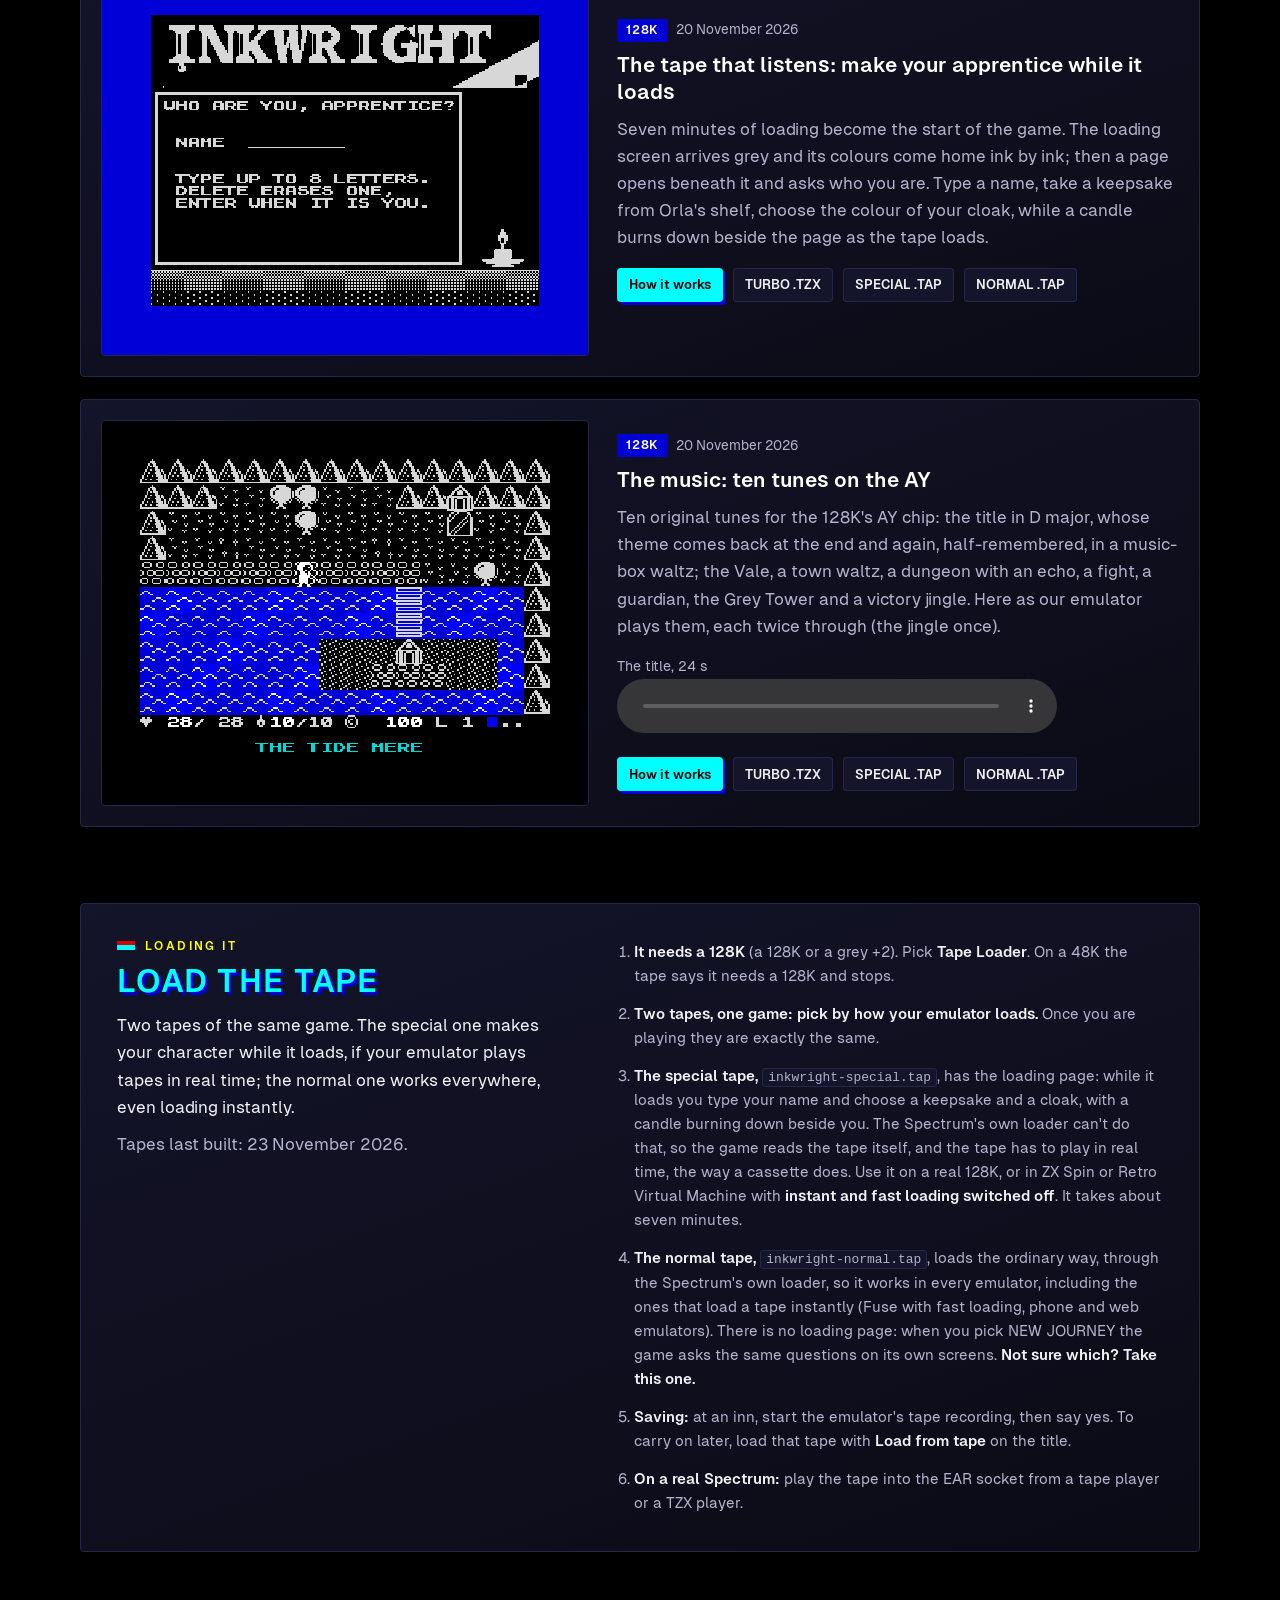
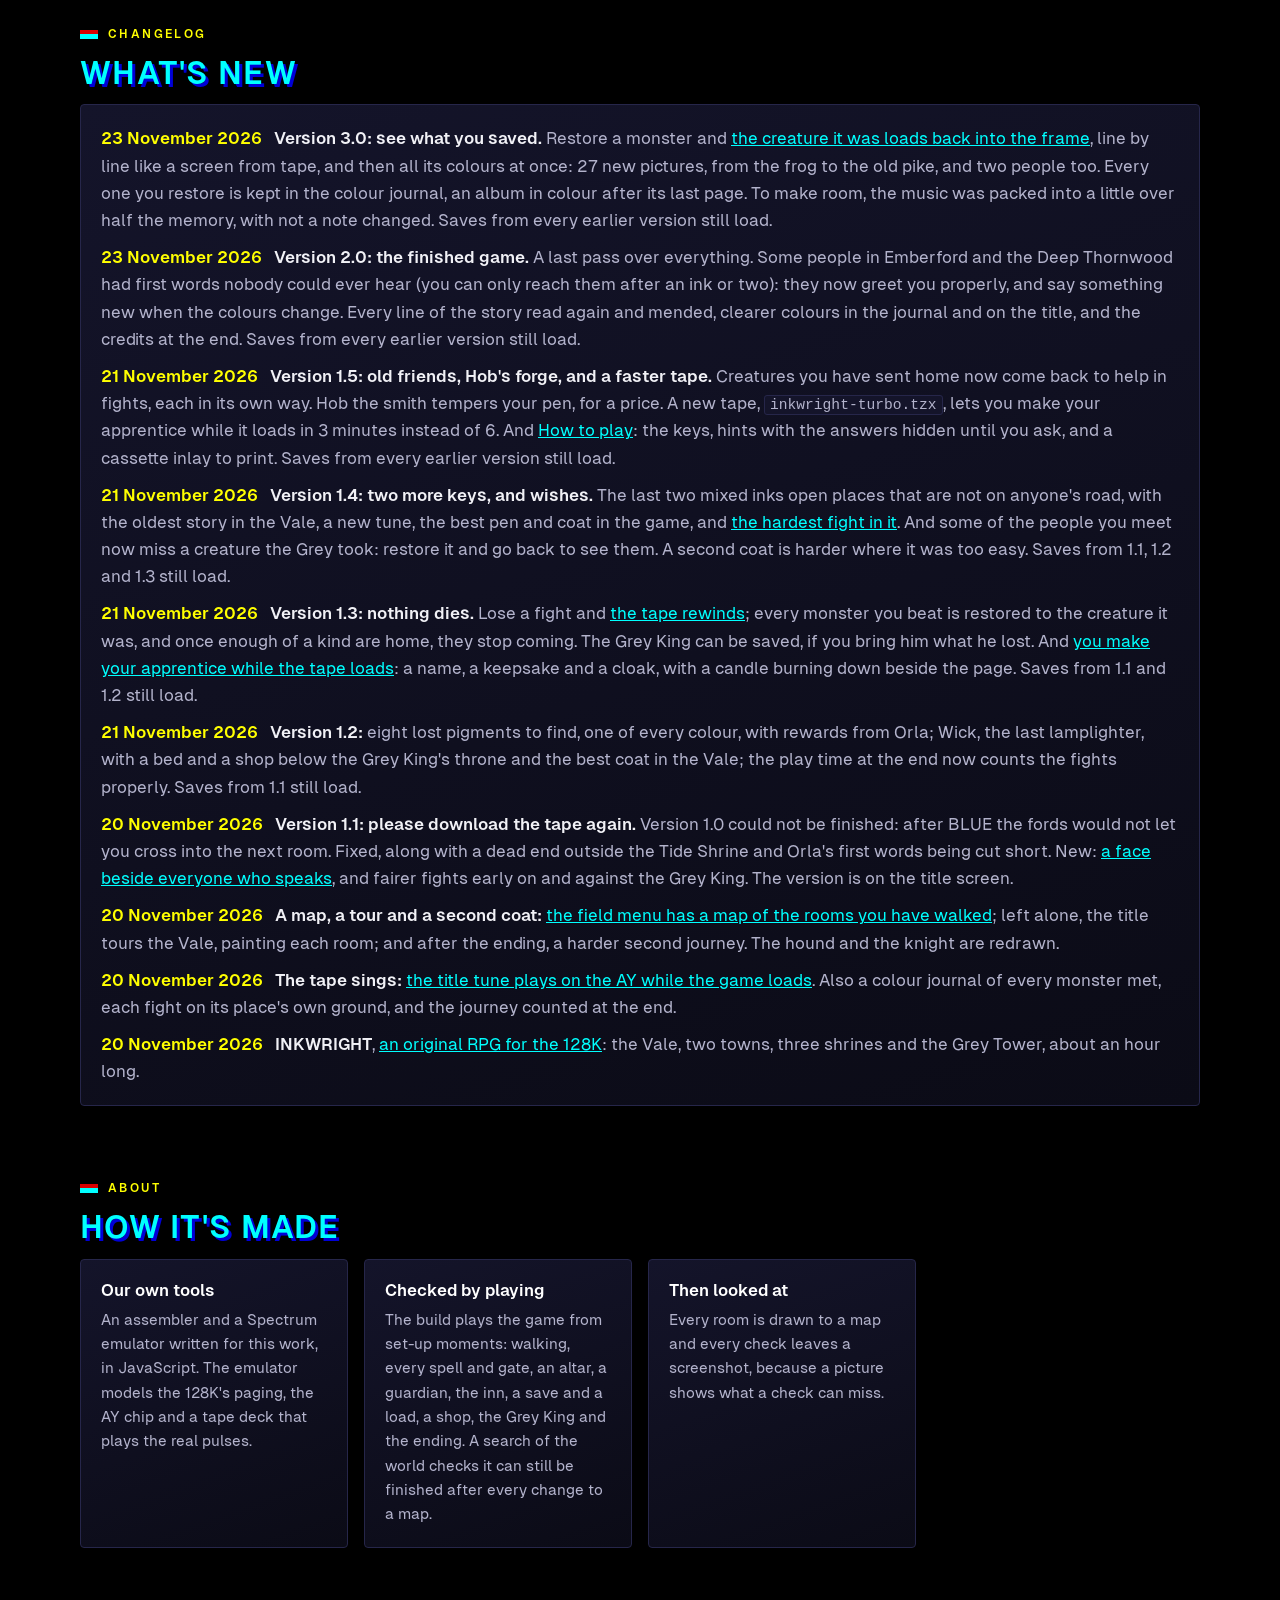
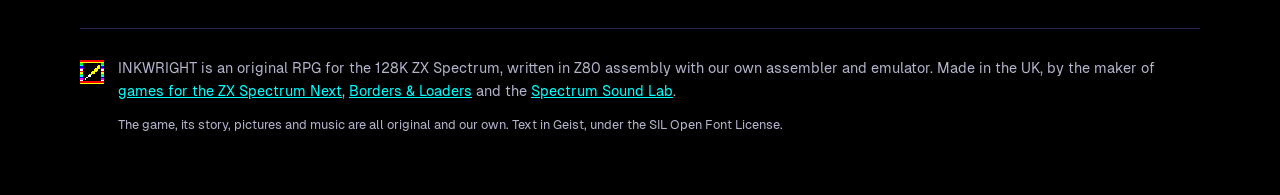
==== commit 31d7266d: "Site update" ====
--- a/index.html
+++ b/index.html
@@ -95,7 +95,7 @@
       <div class="demo-text">
         <p class="badges"><span class="badge m128K">128K</span><span class="date">20 November 2026</span></p>
         <h3><a href="demos/the-tape/">The tape that listens: make your apprentice while it loads</a></h3>
-        <p>Six minutes of loading become the start of the game. The loading screen arrives grey and its colours come home ink by ink; then a page opens beneath it and asks who you are. Type a name, take a keepsake from Orla's shelf, choose the colour of your cloak, while a candle burns down beside the page as the tape loads.</p>
+        <p>Seven minutes of loading become the start of the game. The loading screen arrives grey and its colours come home ink by ink; then a page opens beneath it and asks who you are. Type a name, take a keepsake from Orla's shelf, choose the colour of your cloak, while a candle burns down beside the page as the tape loads.</p>
         <p class="links"><a class="btn btn-small" href="demos/the-tape/">How it works</a><a class="btn btn-small btn-ghost" href="files/inkwright-turbo.tzx" download>turbo .tzx</a><a class="btn btn-small btn-ghost" href="files/inkwright-special.tap" download>special .tap</a><a class="btn btn-small btn-ghost" href="files/inkwright-normal.tap" download>normal .tap</a></p>
       </div>
     </article>
@@ -123,7 +123,7 @@
     <ol class="steps">
       <li><b>It needs a 128K</b> (a 128K or a grey +2). Pick <b>Tape Loader</b>. On a 48K the tape says it needs a 128K and stops.</li>
       <li><b>Two tapes, one game: pick by how your emulator loads.</b> Once you are playing they are exactly the same.</li>
-      <li><b>The special tape,</b> <code>inkwright-special.tap</code>, has the loading page: while it loads you type your name and choose a keepsake and a cloak, with a candle burning down beside you. The Spectrum's own loader can't do that, so the game reads the tape itself, and the tape has to play in real time, the way a cassette does. Use it on a real 128K, or in ZX Spin or Retro Virtual Machine with <b>instant and fast loading switched off</b>. It takes about six minutes.</li>
+      <li><b>The special tape,</b> <code>inkwright-special.tap</code>, has the loading page: while it loads you type your name and choose a keepsake and a cloak, with a candle burning down beside you. The Spectrum's own loader can't do that, so the game reads the tape itself, and the tape has to play in real time, the way a cassette does. Use it on a real 128K, or in ZX Spin or Retro Virtual Machine with <b>instant and fast loading switched off</b>. It takes about seven minutes.</li>
       <li><b>The normal tape,</b> <code>inkwright-normal.tap</code>, loads the ordinary way, through the Spectrum's own loader, so it works in every emulator, including the ones that load a tape instantly (Fuse with fast loading, phone and web emulators). There is no loading page: when you pick NEW JOURNEY the game asks the same questions on its own screens. <b>Not sure which? Take this one.</b></li>
       <li><b>Saving:</b> at an inn, start the emulator's tape recording, then say yes. To carry on later, load that tape with <b>Load from tape</b> on the title.</li>
       <li><b>On a real Spectrum:</b> play the tape into the EAR socket from a tape player or a TZX player.</li>
@@ -136,6 +136,7 @@
   <h2>What's new</h2>
   <div class="log card">
     <ul>
+      <li><time datetime="2026-11-23">23 November 2026</time> <b>Version 3.0: see what you saved.</b> Restore a monster and <a href="demos/fights/">the creature it was loads back into the frame</a>, line by line like a screen from tape, and then all its colours at once: 27 new pictures, from the frog to the old pike, and two people too. Every one you restore is kept in the colour journal, an album in colour after its last page. To make room, the music was packed into a little over half the memory, with not a note changed. Saves from every earlier version still load.</li>
       <li><time datetime="2026-11-23">23 November 2026</time> <b>Version 2.0: the finished game.</b> A last pass over everything. Some people in Emberford and the Deep Thornwood had first words nobody could ever hear (you can only reach them after an ink or two): they now greet you properly, and say something new when the colours change. Every line of the story read again and mended, clearer colours in the journal and on the title, and the credits at the end. Saves from every earlier version still load.</li>
       <li><time datetime="2026-11-21">21 November 2026</time> <b>Version 1.5: old friends, Hob's forge, and a faster tape.</b> Creatures you have sent home now come back to help in fights, each in its own way. Hob the smith tempers your pen, for a price. A new tape, <code>inkwright-turbo.tzx</code>, lets you make your apprentice while it loads in 3 minutes instead of 6. And <a href="demos/how-to-play/">How to play</a>: the keys, hints with the answers hidden until you ask, and a cassette inlay to print. Saves from every earlier version still load.</li>
       <li><time datetime="2026-11-21">21 November 2026</time> <b>Version 1.4: two more keys, and wishes.</b> The last two mixed inks open places that are not on anyone's road, with the oldest story in the Vale, a new tune, the best pen and coat in the game, and <a href="demos/the-game/">the hardest fight in it</a>. And some of the people you meet now miss a creature the Grey took: restore it and go back to see them. A second coat is harder where it was too easy. Saves from 1.1, 1.2 and 1.3 still load.</li>
